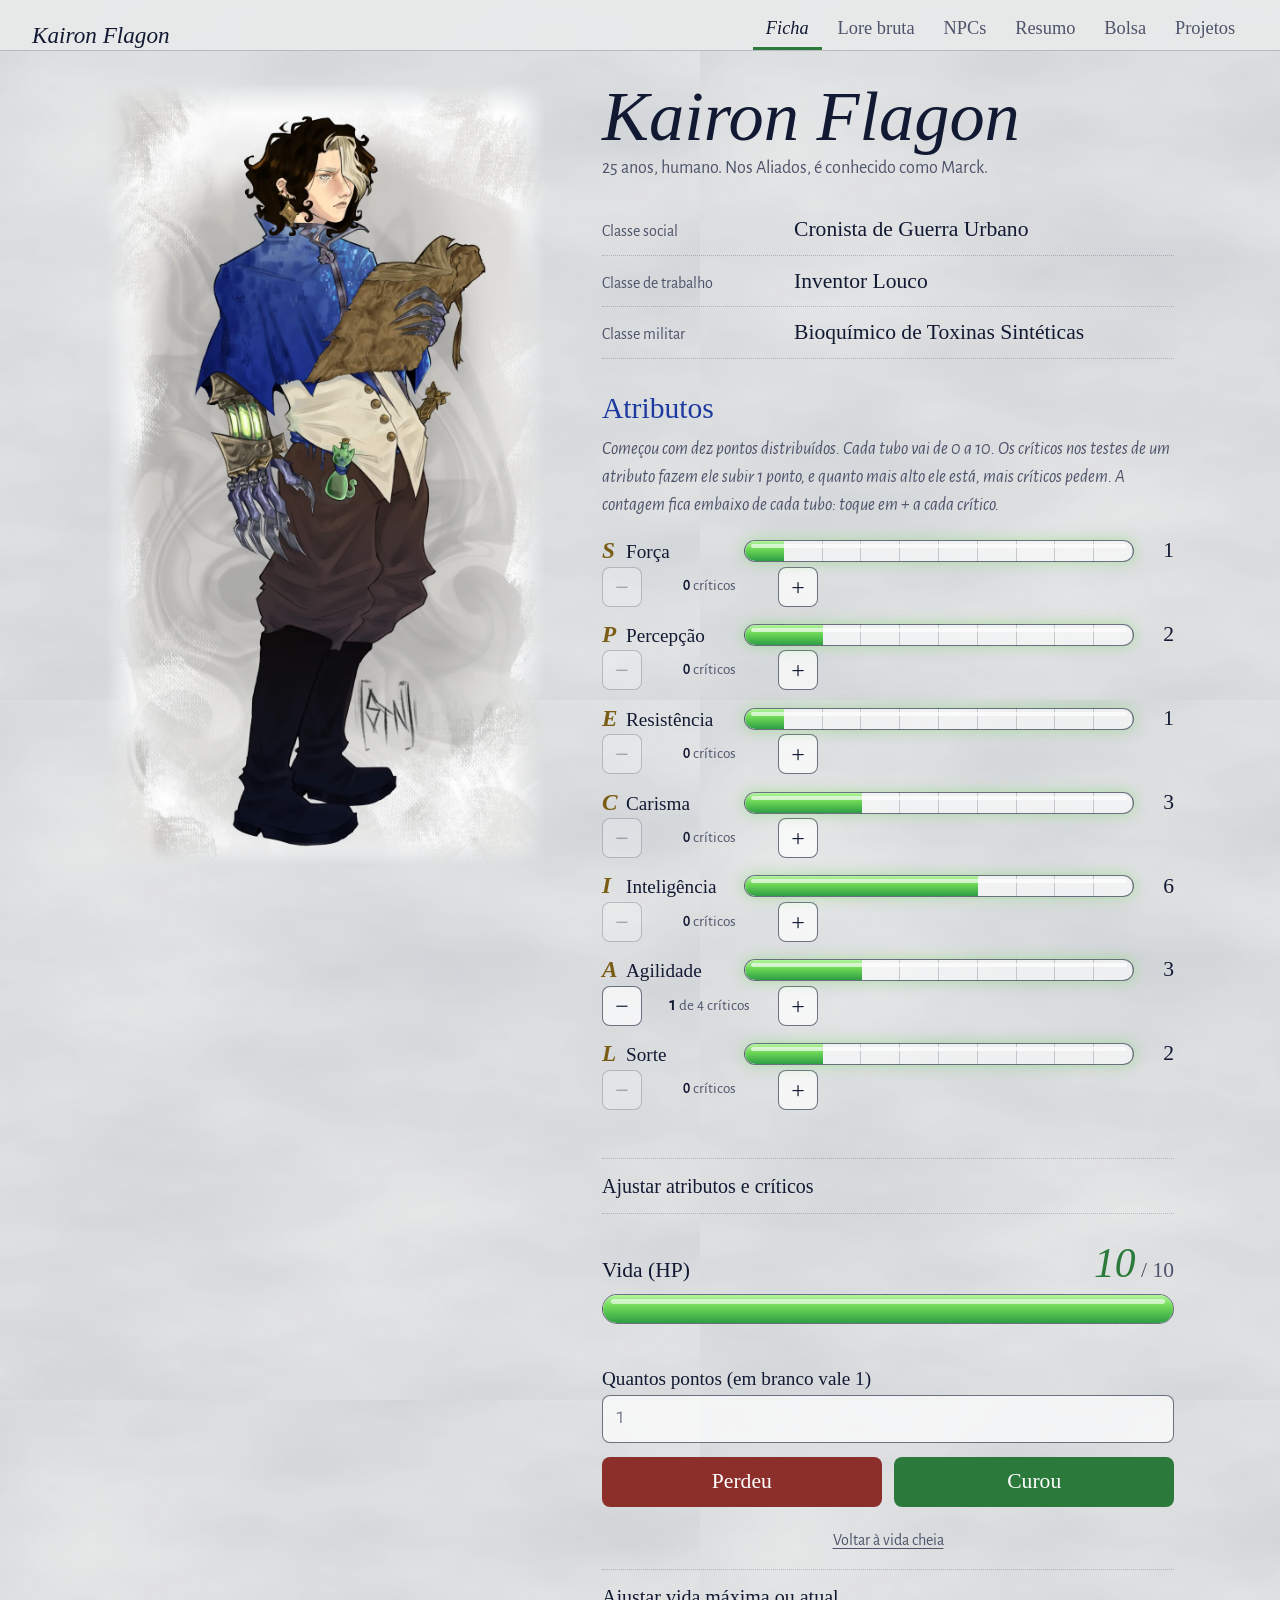
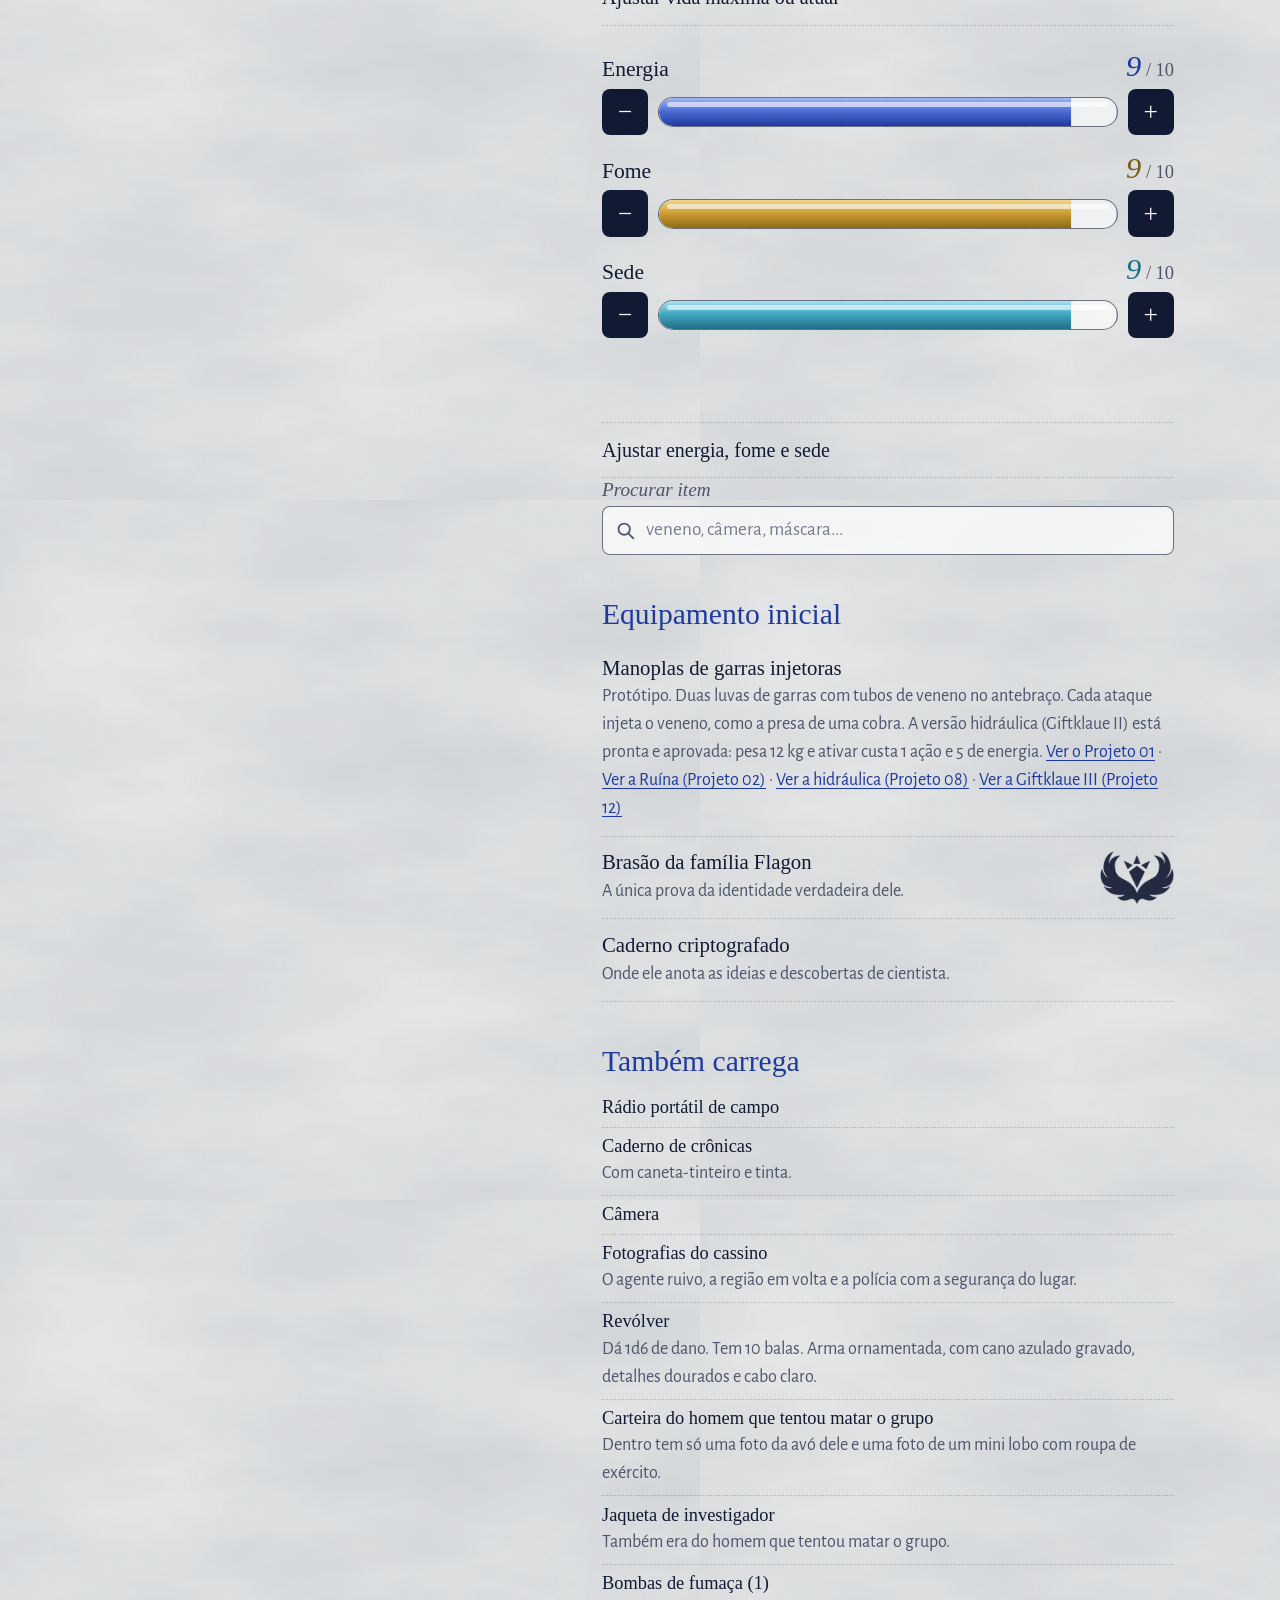
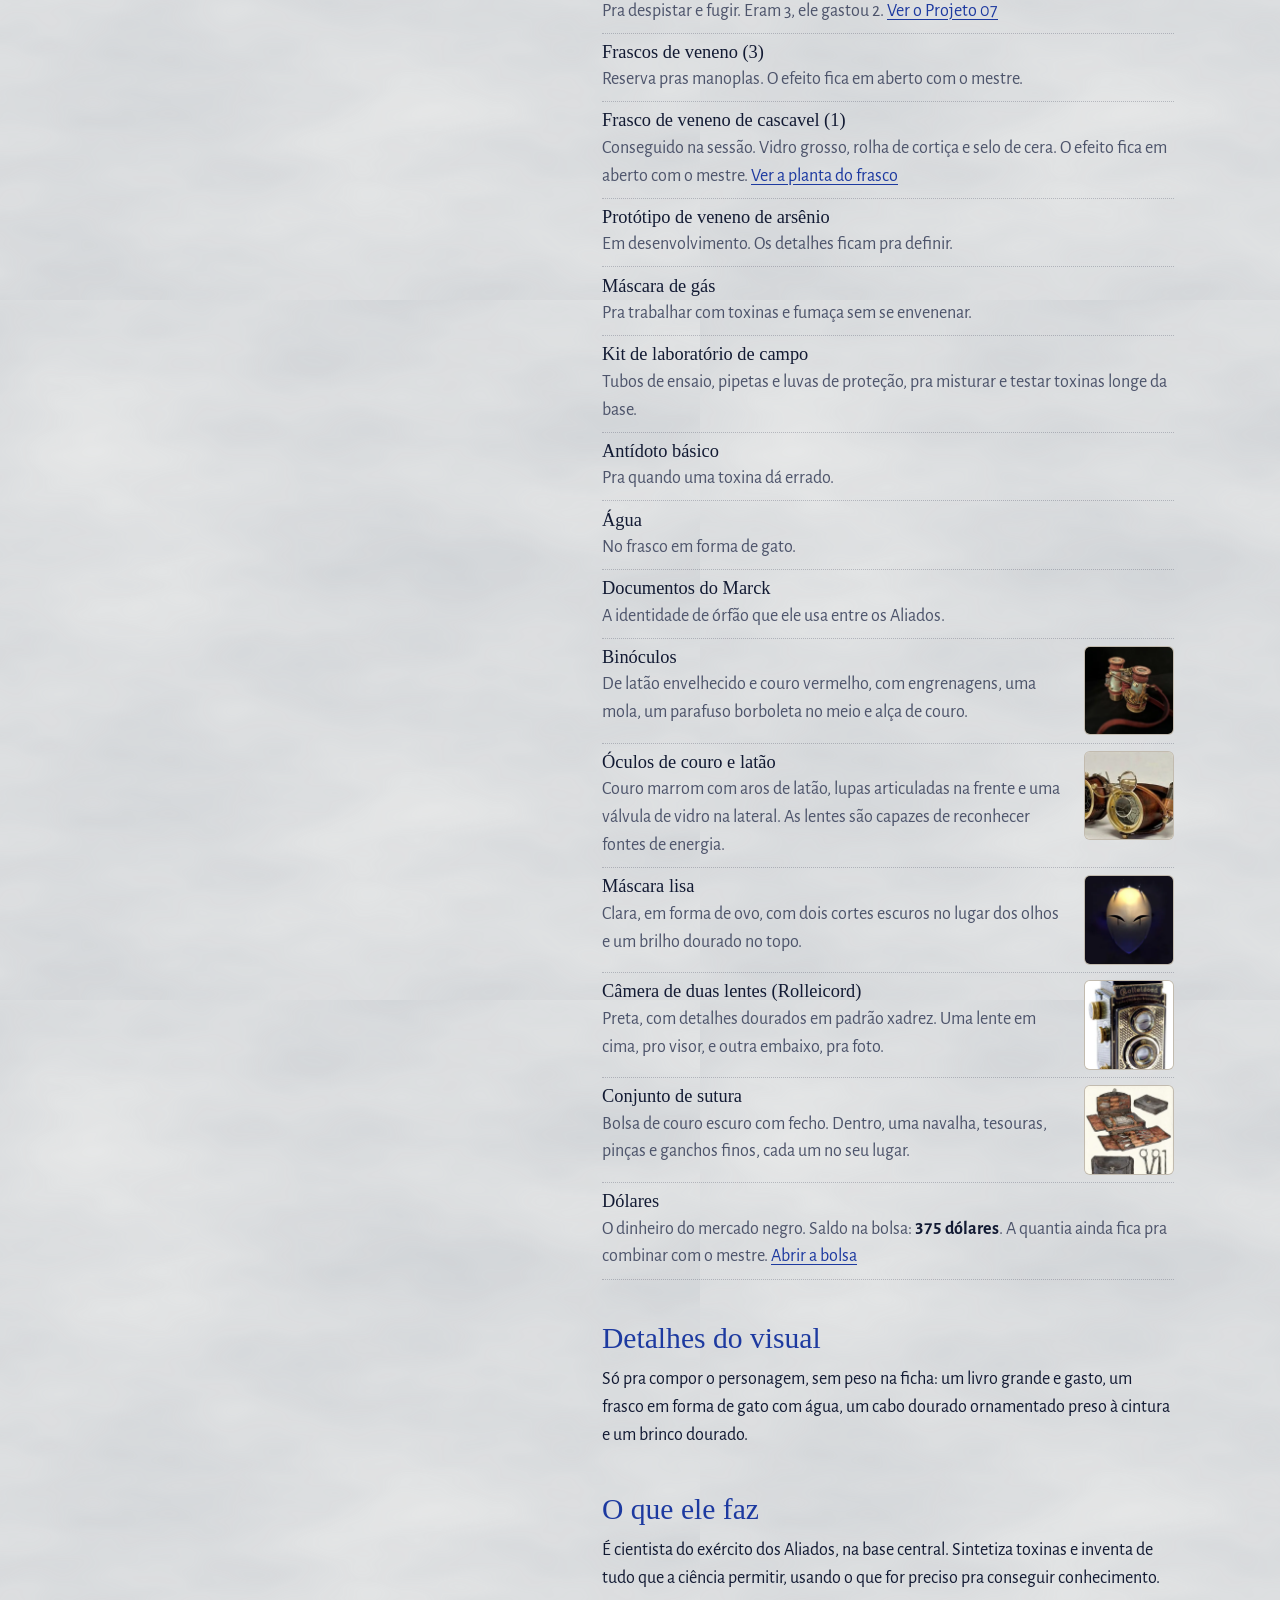
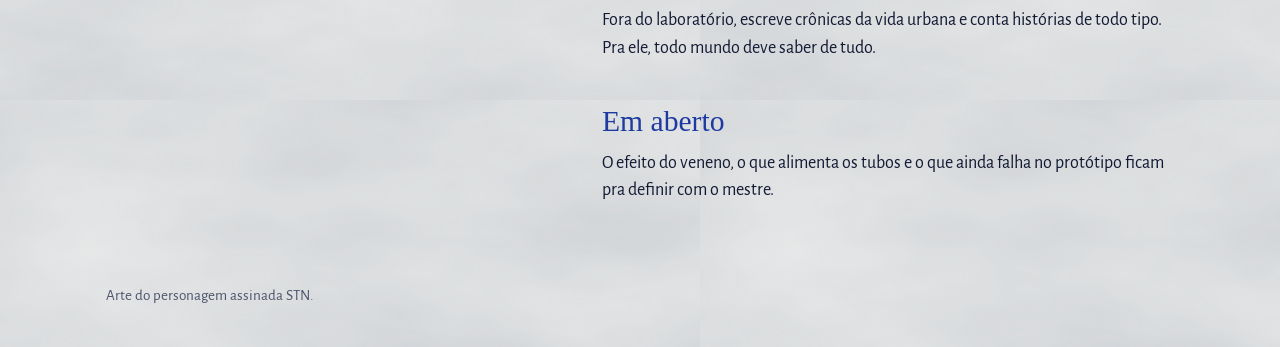
==== index.html @ 32b2b6b2 "Fotos dos cinco itens comprados na ficha e seção Itens comprados na aba Bolsa Co-Authored-By: Claude" ====
<!doctype html>
<html lang="pt-BR">
<head>
<meta charset="utf-8">
<meta name="viewport" content="width=device-width, initial-scale=1">
<meta name="robots" content="noindex, nofollow">
<meta name="theme-color" content="#e8e9e9">
<title>Kairon Flagon, ficha do mestre</title>
<link rel="preconnect" href="https://fonts.googleapis.com">
<link rel="preconnect" href="https://fonts.gstatic.com" crossorigin>
<link href="https://fonts.googleapis.com/css2?family=Alegreya+Sans:ital,wght@0,400;0,500;0,700;1,400&family=IM+Fell+English:ital@0;1&display=swap" rel="stylesheet">
<link rel="stylesheet" href="style.css?v=27">
<noscript><style>.painel[hidden]{display:block}</style></noscript>
</head>
<body>

<svg class="svg-defs" width="0" height="0" aria-hidden="true" focusable="false">
  <filter id="tinta-carimbo" x="-4%" y="-6%" width="108%" height="112%">
    <feTurbulence type="fractalNoise" baseFrequency="0.55" numOctaves="2" seed="4" result="ruido"/>
    <feDisplacementMap in="SourceGraphic" in2="ruido" scale="1.1" xChannelSelector="R" yChannelSelector="G" result="tremido"/>
    <feTurbulence type="fractalNoise" baseFrequency="0.75" numOctaves="2" seed="9" result="manchas"/>
    <feColorMatrix in="manchas" type="matrix" values="0 0 0 0 0  0 0 0 0 0  0 0 0 0 0  -14 0 0 0 10.9" result="falhas"/>
    <feComposite in="tremido" in2="falhas" operator="in"/>
  </filter>
</svg>

<header class="topo">
  <a class="marca" href="#ficha" data-aba="ficha">Kairon Flagon</a>
  <nav class="abas" role="tablist" aria-label="Seções da ficha">
    <button type="button" role="tab" id="aba-ficha" aria-controls="painel-ficha" data-id="ficha" aria-selected="true">Ficha</button>
    <button type="button" role="tab" id="aba-lore" aria-controls="painel-lore" data-id="lore" aria-selected="false" tabindex="-1">Lore bruta</button>
    <button type="button" role="tab" id="aba-npcs" aria-controls="painel-npcs" data-id="npcs" aria-selected="false" tabindex="-1">NPCs</button>
    <button type="button" role="tab" id="aba-resumo" aria-controls="painel-resumo" data-id="resumo" aria-selected="false" tabindex="-1">Resumo</button>
    <button type="button" role="tab" id="aba-bolsa" aria-controls="painel-bolsa" data-id="bolsa" aria-selected="false" tabindex="-1">Bolsa</button>
    <button type="button" role="tab" id="aba-projetos" aria-controls="painel-projetos" data-id="projetos" aria-selected="false" tabindex="-1">Projetos</button>
  </nav>
</header>

<main>

<!-- ============ FICHA ============ -->
<section id="painel-ficha" class="painel" role="tabpanel" aria-labelledby="aba-ficha">
  <div class="ficha-grid">

    <figure class="retrato">
      <img src="img/kairon.webp" width="1000" height="1778"
           alt="Kairon: jovem de cabelo castanho cacheado com uma mecha clara cobrindo um olho, capa azul de gola alta, colete claro com botões dourados e calças marrons. Usa duas manoplas de garras metálicas com tubos verdes brilhando no antebraço e segura um livro velho.">
    </figure>

    <div class="folha">
      <h1>Kairon Flagon</h1>
      <p class="sub">25 anos, humano. Nos Aliados, é conhecido como Marck.</p>

      <dl class="classes">
        <div><dt>Classe social</dt><dd>Cronista de Guerra Urbano</dd></div>
        <div><dt>Classe de trabalho</dt><dd>Inventor Louco</dd></div>
        <div><dt>Classe militar</dt><dd>Bioquímico de Toxinas Sintéticas</dd></div>
      </dl>

      <h2>Atributos</h2>
      <p class="nota">Começou com dez pontos distribuídos. Cada tubo vai de 0 a 10. Os críticos nos testes de um atributo fazem ele subir 1 ponto, e quanto mais alto ele está, mais críticos pedem. A contagem fica embaixo de cada tubo: toque em + a cada crítico.</p>
      <ul class="tubos" data-semente="2026-10-31">
        <li class="cheio" data-attr="S" data-nome="Força" data-v="1" data-c="0" data-m=""><span class="nome"><b>S</b>Força</span><span class="tubo" role="img" aria-label="Força 1 de 10"><i style="--v:1"></i></span><span class="valor">1</span><span class="crit"><b>0</b> críticos</span></li>
        <li class="cheio" data-attr="P" data-nome="Percepção" data-v="2" data-c="0" data-m=""><span class="nome"><b>P</b>Percepção</span><span class="tubo" role="img" aria-label="Percepção 2 de 10"><i style="--v:2"></i></span><span class="valor">2</span><span class="crit"><b>0</b> críticos</span></li>
        <li class="cheio" data-attr="E" data-nome="Resistência" data-v="1" data-c="0" data-m=""><span class="nome"><b>E</b>Resistência</span><span class="tubo" role="img" aria-label="Resistência 1 de 10"><i style="--v:1"></i></span><span class="valor">1</span><span class="crit"><b>0</b> críticos</span></li>
        <li class="cheio" data-attr="C" data-nome="Carisma" data-v="3" data-c="0" data-m=""><span class="nome"><b>C</b>Carisma</span><span class="tubo" role="img" aria-label="Carisma 3 de 10"><i style="--v:3"></i></span><span class="valor">3</span><span class="crit"><b>0</b> críticos</span></li>
        <li class="cheio" data-attr="I" data-nome="Inteligência" data-v="6" data-c="0" data-m=""><span class="nome"><b>I</b>Inteligência</span><span class="tubo" role="img" aria-label="Inteligência 6 de 10"><i style="--v:6"></i></span><span class="valor">6</span><span class="crit"><b>0</b> críticos</span></li>
        <li class="cheio" data-attr="A" data-nome="Agilidade" data-v="3" data-c="1" data-m="4"><span class="nome"><b>A</b>Agilidade</span><span class="tubo" role="img" aria-label="Agilidade 3 de 10"><i style="--v:3"></i></span><span class="valor">3</span><span class="crit"><b>1</b> de 4 críticos</span></li>
        <li class="cheio" data-attr="L" data-nome="Sorte" data-v="2" data-c="0" data-m=""><span class="nome"><b>L</b>Sorte</span><span class="tubo" role="img" aria-label="Sorte 2 de 10"><i style="--v:2"></i></span><span class="valor">2</span><span class="crit"><b>0</b> críticos</span></li>
      </ul>

      <div class="vida-box" id="vida">
        <div class="vida-topo">
          <span class="vida-rot">Vida (HP)</span>
          <strong class="vida-num" aria-live="polite"><span id="vida-atual">10</span><small> / <span id="vida-max">10</span></small></strong>
        </div>
        <div class="vida-barra com-marcas" id="vida-barra" role="progressbar" aria-label="Vida" aria-valuemin="0" aria-valuemax="10" aria-valuenow="10" style="--max:10"><i id="vida-fill" style="--p:100%"></i></div>
        <p class="vida-info" id="vida-info" aria-live="polite"></p>

        <div class="vida-form">
          <div class="vida-campo">
            <label for="vida-valor">Quantos pontos (em branco vale 1)</label>
            <input id="vida-valor" inputmode="numeric" autocomplete="off" placeholder="1">
          </div>
          <div class="vida-botoes">
            <button type="button" class="v-perdeu" id="vida-perdeu">Perdeu</button>
            <button type="button" class="v-curou" id="vida-curou">Curou</button>
          </div>
          <p class="vida-erro" id="vida-erro" role="alert" hidden></p>
          <button type="button" class="vida-cheia" id="vida-cheia">Voltar à vida cheia</button>
        </div>

        <details>
          <summary>Ajustar vida máxima ou atual</summary>
          <div class="vida-form">
            <div class="vida-campo">
              <label for="vida-novomax">Vida máxima</label>
              <input id="vida-novomax" inputmode="numeric" autocomplete="off" placeholder="10">
            </div>
            <div class="vida-campo">
              <label for="vida-novaatual">Vida agora</label>
              <input id="vida-novaatual" inputmode="numeric" autocomplete="off" placeholder="10">
            </div>
            <p class="vida-erro" id="vida-erro2" role="alert" hidden></p>
            <button type="button" class="v-salvar" id="vida-salvar">Salvar</button>
          </div>
        </details>
      </div>

      <div class="status" id="status" role="group" aria-label="Energia, fome e sede" data-semente="2026-10-23">
        <div class="stat" data-chave="energia" data-nome="Energia" data-atual="9" data-max="10" data-cor="energia"><p class="stat-sem-js">Energia: <b>9</b> de 10</p></div>
        <div class="stat" data-chave="fome" data-nome="Fome" data-atual="9" data-max="10" data-cor="fome"><p class="stat-sem-js">Fome: <b>9</b> de 10</p></div>
        <div class="stat" data-chave="sede" data-nome="Sede" data-atual="9" data-max="10" data-cor="sede"><p class="stat-sem-js">Sede: <b>9</b> de 10</p></div>
      </div>

      <div class="busca" role="search">
        <label class="busca-rot" for="busca-item">Procurar item</label>
        <div class="busca-campo">
          <input id="busca-item" type="search" inputmode="search" enterkeyhint="search" autocomplete="off" autocapitalize="off" spellcheck="false" placeholder="veneno, câmera, máscara...">
          <button type="button" class="busca-limpar" id="busca-limpar" aria-label="Limpar a busca" hidden>&times;</button>
        </div>
        <p class="busca-info" id="busca-info" aria-live="polite" hidden></p>
      </div>

      <h2>Equipamento inicial</h2>
      <ul class="itens">
        <li>
          <strong>Manoplas de garras injetoras</strong>
          <span>Protótipo. Duas luvas de garras com tubos de veneno no antebraço. Cada ataque injeta o veneno, como a presa de uma cobra. A versão hidráulica (Giftklaue II) está pronta e aprovada: pesa 12 kg e ativar custa 1 ação e 5 de energia. <a class="ir" href="#projeto-01" data-aba="projetos" data-abrir="projeto-01">Ver o Projeto 01</a> · <a class="ir" href="#projeto-02" data-aba="projetos" data-abrir="projeto-02">Ver a Ruína (Projeto 02)</a> · <a class="ir" href="#projeto-08" data-aba="projetos" data-abrir="projeto-08">Ver a hidráulica (Projeto 08)</a> · <a class="ir" href="#projeto-12" data-aba="projetos" data-abrir="projeto-12">Ver a Giftklaue III (Projeto 12)</a></span>
        </li>
        <li class="com-simbolo">
          <strong>Brasão da família Flagon</strong>
          <span>A única prova da identidade verdadeira dele.</span>
          <img class="simbolo" src="img/flagon.webp" width="730" height="526"
               alt="Símbolo da família Flagon: duas asas pretas abertas em volta de uma coroa de três pontas sobre um losango.">
        </li>
        <li>
          <strong>Caderno criptografado</strong>
          <span>Onde ele anota as ideias e descobertas de cientista.</span>
        </li>
      </ul>

      <h2>Também carrega</h2>
      <ul class="itens leve">
        <li><strong>Rádio portátil de campo</strong></li>
        <li>
          <strong>Caderno de crônicas</strong>
          <span>Com caneta-tinteiro e tinta.</span>
        </li>
        <li><strong>Câmera</strong></li>
        <li>
          <strong>Fotografias do cassino</strong>
          <span>O agente ruivo, a região em volta e a polícia com a segurança do lugar.</span>
        </li>
        <li>
          <strong>Revólver</strong>
          <span>Dá 1d6 de dano. Tem 10 balas. Arma ornamentada, com cano azulado gravado, detalhes dourados e cabo claro.</span>
        </li>
        <li>
          <strong>Carteira do homem que tentou matar o grupo</strong>
          <span>Dentro tem só uma foto da avó dele e uma foto de um mini lobo com roupa de exército.</span>
        </li>
        <li>
          <strong>Jaqueta de investigador</strong>
          <span>Também era do homem que tentou matar o grupo.</span>
        </li>
        <li>
          <strong>Bombas de fumaça (1)</strong>
          <span>Pra despistar e fugir. Eram 3, ele gastou 2. <a class="ir" href="#projeto-07" data-aba="projetos" data-abrir="projeto-07">Ver o Projeto 07</a></span>
        </li>
        <li>
          <strong>Frascos de veneno (3)</strong>
          <span>Reserva pras manoplas. O efeito fica em aberto com o mestre.</span>
        </li>
        <li>
          <strong>Frasco de veneno de cascavel (1)</strong>
          <span>Conseguido na sessão. Vidro grosso, rolha de cortiça e selo de cera. O efeito fica em aberto com o mestre. <a class="planta-link" href="img/planta-10-frasco-veneno-cascavel.webp" target="_blank" rel="noopener">Ver a planta do frasco</a></span>
        </li>
        <li>
          <strong>Protótipo de veneno de arsênio</strong>
          <span>Em desenvolvimento. Os detalhes ficam pra definir.</span>
        </li>
        <li>
          <strong>Máscara de gás</strong>
          <span>Pra trabalhar com toxinas e fumaça sem se envenenar.</span>
        </li>
        <li>
          <strong>Kit de laboratório de campo</strong>
          <span>Tubos de ensaio, pipetas e luvas de proteção, pra misturar e testar toxinas longe da base.</span>
        </li>
        <li>
          <strong>Antídoto básico</strong>
          <span>Pra quando uma toxina dá errado.</span>
        </li>
        <li>
          <strong>Água</strong>
          <span>No frasco em forma de gato.</span>
        </li>
        <li>
          <strong>Documentos do Marck</strong>
          <span>A identidade de órfão que ele usa entre os Aliados.</span>
        </li>
        <li class="com-imagem">
          <strong>Binóculos</strong>
          <span>De latão envelhecido e couro vermelho, com engrenagens, uma mola, um parafuso borboleta no meio e alça de couro.</span>
          <a class="foto-item" href="img/item-binoculos.webp" target="_blank" rel="noopener" aria-label="Abrir a foto de Binóculos"><img src="img/item-binoculos-mini.webp" width="360" height="360" loading="lazy" alt="Binóculos de latão envelhecido e couro vermelho, com engrenagens e alça de couro, sobre fundo preto."></a>
        </li>
        <li class="com-imagem">
          <strong>Óculos de couro e latão</strong>
          <span>Couro marrom com aros de latão, lupas articuladas na frente e uma válvula de vidro na lateral. As lentes são capazes de reconhecer fontes de energia.</span>
          <a class="foto-item" href="img/item-oculos.webp" target="_blank" rel="noopener" aria-label="Abrir a foto de Óculos de couro e latão"><img src="img/item-oculos-mini.webp" width="360" height="360" loading="lazy" alt="Óculos de couro marrom e latão, com uma lupa articulada na frente e uma válvula de vidro na lateral."></a>
        </li>
        <li class="com-imagem">
          <strong>Máscara lisa</strong>
          <span>Clara, em forma de ovo, com dois cortes escuros no lugar dos olhos e um brilho dourado no topo.</span>
          <a class="foto-item" href="img/item-mascara.webp" target="_blank" rel="noopener" aria-label="Abrir a foto de Máscara lisa"><img src="img/item-mascara-mini.webp" width="360" height="360" loading="lazy" alt="Máscara clara em forma de ovo, com dois cortes escuros no lugar dos olhos e um brilho dourado no topo."></a>
        </li>
        <li class="com-imagem">
          <strong>Câmera de duas lentes (Rolleicord)</strong>
          <span>Preta, com detalhes dourados em padrão xadrez. Uma lente em cima, pro visor, e outra embaixo, pra foto.</span>
          <a class="foto-item" href="img/item-camera-rolleicord.webp" target="_blank" rel="noopener" aria-label="Abrir a foto de Câmera de duas lentes (Rolleicord)"><img src="img/item-camera-rolleicord-mini.webp" width="360" height="360" loading="lazy" alt="Câmera de duas lentes Rolleicord, preta com detalhes dourados em padrão xadrez."></a>
        </li>
        <li class="com-imagem">
          <strong>Conjunto de sutura</strong>
          <span>Bolsa de couro escuro com fecho. Dentro, uma navalha, tesouras, pinças e ganchos finos, cada um no seu lugar.</span>
          <a class="foto-item" href="img/item-conjunto-de-sutura.webp" target="_blank" rel="noopener" aria-label="Abrir a foto de Conjunto de sutura"><img src="img/item-conjunto-de-sutura-mini.webp" width="360" height="360" loading="lazy" alt="Desenho de um estojo de couro aberto, com navalha, tesouras, pinças e ganchos finos."></a>
        </li>
        <li>
          <strong>Dólares</strong>
          <span>O dinheiro do mercado negro. Saldo na bolsa: <b data-saldo>375 dólares</b>. A quantia ainda fica pra combinar com o mestre. <a class="ir" href="#bolsa" data-aba="bolsa">Abrir a bolsa</a></span>
        </li>
      </ul>

      <p class="busca-vazio" id="busca-vazio" hidden>Nenhum item com esse nome. Tenta outra palavra.</p>

      <h2>Detalhes do visual</h2>
      <p class="corpo">Só pra compor o personagem, sem peso na ficha: um livro grande e gasto, um frasco em forma de gato com água, um cabo dourado ornamentado preso à cintura e um brinco dourado.</p>

      <h2>O que ele faz</h2>
      <p class="corpo">É cientista do exército dos Aliados, na base central. Sintetiza toxinas e inventa de tudo que a ciência permitir, usando o que for preciso pra conseguir conhecimento.</p>
      <p class="corpo">Fora do laboratório, escreve crônicas da vida urbana e conta histórias de todo tipo. Pra ele, todo mundo deve saber de tudo.</p>

      <h2>Em aberto</h2>
      <p class="corpo">O efeito do veneno, o que alimenta os tubos e o que ainda falha no protótipo ficam pra definir com o mestre.</p>
    </div>

  </div>
</section>

<!-- ============ LORE BRUTA ============ -->
<section id="painel-lore" class="painel texto" role="tabpanel" aria-labelledby="aba-lore" hidden>
  <p class="aviso">Só o mestre lê esta aba. Aqui está o que os outros jogadores não podem saber.</p>

  <h2>A verdade sobre Kairon</h2>
  <p class="corpo">Kairon é um agente duplo. A Hydra mandou ele pros Aliados como espião, mas ele não é leal a nenhum dos dois lados. É leal ao lucro e ao conhecimento.</p>
  <p class="corpo">Tudo que ele descobre na base central passa por um filtro. A Hydra recebe só o que ele escolhe mandar, e o resto ele vende no mercado negro. Ninguém além dele sabe disso.</p>

  <h2>Linha do tempo</h2>
  <ol class="linha">
    <li>
      <span class="quando">Desde o século XVII</span>
      A família Flagon, mercante, enriquece no ducado da região da Hydra e acumula conhecimento de onde vier. O povo do ducado vive bem, e o império apelida a família de sanguessugas.
    </li>
    <li>
      <span class="quando">Aos 16 anos</span>
      Kairon é mandado pro lado dos Aliados, como espião da Hydra. Entra num orfanato como Marck, um órfão sem passado.
    </li>
    <li>
      <span class="quando">Dos 16 aos 25</span>
      A genialidade dele o faz crescer. Quase uma década de confiança construída, de órfão a cientista respeitado.
    </li>
    <li>
      <span class="quando">Hoje, aos 25 anos</span>
      Cientista do exército dos Aliados, na base central, em contato constante com a Hydra.
    </li>
  </ol>

  <h2>Como ele opera</h2>
  <ul class="pontos">
    <li><strong>Rádio.</strong> Fala o tempo todo com a Hydra pelo rádio portátil de campo e manda informações.</li>
    <li><strong>Filtro.</strong> A Hydra nunca recebe tudo. Ele decide o que vale mandar e o que vale vender.</li>
    <li><strong>Mercado negro.</strong> Vende o resto da informação e vive do lucro. O dinheiro paga material de laboratório, itens mágicos e experimentos.</li>
    <li><strong>Crônicas.</strong> Escreve com os pseudônimos F.Y, M.J e A.F, espalhando verdades e mentiras ao mesmo tempo, pros dois lados.</li>
    <li><strong>Caderno criptografado.</strong> Guarda o que descobre, inclusive o que escolheu não mandar pra ninguém.</li>
  </ul>
  <p class="pendente">Em construção. Marcos vai escrever como funciona o submundo que Kairon conhece.</p>

  <h2>Quem sabe o quê</h2>
  <dl class="sabe">
    <div><dt>Os Aliados</dt><dd>Acham que ele é um órfão que virou cientista dedicado.</dd></div>
    <div><dt>A Hydra</dt><dd>Sabe que ele é o espião dela. Não sabe do filtro nem do mercado negro.</dd></div>
    <div><dt>G</dt><dd>Acha que ele é um cientista dos Aliados que paga bem por itens mágicos. Não sabe de onde vem o dinheiro.</dd></div>
    <div><dt>Outros jogadores</dt><dd>Não sabem de nada. Só descobrem em RP.</dd></div>
  </dl>

  <h2>O que ele quer</h2>
  <p class="corpo">Conhecimento acima de tudo, bom ou ruim, verdadeiro ou falso. Um livro bem escrito vale mais pra ele do que centenas de moedas de ouro.</p>
  <p class="corpo">Procura uma espécie de Torre de Babel. Pra ele é só uma lenda que pode existir, e a família guarda um único relato dela. É por isso que ele a busca.</p>
  <p class="corpo">Quer poder pra controlar as massas e chegar ao topo, usando os países como peões na guerra. Pra isso usa pessoas, sangue e o que mais for preciso. Regra do mestre: nada sai do planeta.</p>

  <h2>Ganchos em aberto</h2>
  <p class="nota">Pontas soltas de propósito, pro mestre puxar do jeito que quiser.</p>
  <ul class="ganchos">
    <li>Quem escolheu Kairon pra missão, e se a própria família sabia o motivo.</li>
    <li>Quem dirigia o orfanato e se sabia de onde ele veio.</li>
    <li>A última ordem ou carta que a família mandou, e se ele guardou ou queimou.</li>
    <li>O que o relato da Torre de Babel guardado pela família realmente diz.</li>
    <li>Um pseudônimo que alguém além dele também está usando.</li>
    <li>Uma informação que ele vendeu pros dois lados e que mudou o rumo de uma batalha.</li>
    <li>Um comprador do mercado negro que paga demais e nunca explica por quê.</li>
    <li>O G sabe mais sobre Kairon do que devia.</li>
    <li>Uma sala ou projeto da base central onde ele nunca conseguiu entrar.</li>
    <li>Uma página arrancada do caderno criptografado.</li>
    <li>O que alimenta os tubos de veneno das manoplas, e por que o protótipo ainda falha.</li>
    <li>Como ele seria descoberto, se algum dia for. Fica em aberto.</li>
  </ul>
</section>

<!-- ============ NPCs ============ -->
<section id="painel-npcs" class="painel texto" role="tabpanel" aria-labelledby="aba-npcs" hidden>
  <h2>Contatos de Kairon</h2>
  <p class="nota">Aqui ficam só os tipos de gente que ele conhece. Quem são, e quantos, fica por conta do mestre.</p>

  <article class="npc">
    <h3>Mercado negro</h3>
    <p class="papel">Contato com NPCs do mercado negro</p>
    <p class="corpo">Kairon vende informação e compra material de laboratório e itens mágicos. Por isso conhece gente do submundo.</p>
  </article>

  <article class="npc">
    <h3>Outros tipos de gente</h3>
    <p class="papel">Contato com outros tipos de personagens ou NPCs</p>
    <p class="corpo">Ele também cruza com outros tipos de personagens e NPCs, dentro e fora dos dois lados da guerra. Quem são e como se conheceram se resolve em RP.</p>
  </article>

  <h2>Espaços em aberto pro mestre</h2>
  <p class="nota">Kairon tem contato com estas organizações. Quem são as pessoas dentro delas fica em aberto.</p>
  <ul class="vazios">
    <li><strong>A Hydra</strong>Contato constante.</li>
    <li><strong>O exército dos Aliados</strong>Trabalha na base central.</li>
    <li><strong>O mercado negro</strong>Vende e compra informação e itens.</li>
    <li><strong>A imprensa</strong>Escreve crônicas sob pseudônimos.</li>
    <li><strong>O orfanato</strong>Foi por ali que Marck entrou nos Aliados.</li>
  </ul>
</section>

<!-- ============ RESUMO ============ -->
<section id="painel-resumo" class="painel texto" role="tabpanel" aria-labelledby="aba-resumo" hidden>
  <p class="nota">Marck e Kairon são o mesmo personagem. Marck é o nome falso que Kairon usa entre os Aliados.</p>

  <h2>Lore do Marck</h2>
  <p class="nota">A versão que os outros conhecem.</p>
  <ul class="pontos grande">
    <li>Humano de 25 anos, órfão. Conta que a guerra levou a família quando ele tinha 14.</li>
    <li>Cresceu num orfanato em Nova York, onde ganhou renome, e virou cientista do exército dos Aliados, na base central.</li>
    <li>Inventor genial, sempre atrás da razão das coisas e do conhecimento.</li>
    <li>Tem dois empregos: cientista do exército, o que na prática é trabalhar pro governo, e as crônicas no jornal Viva ou Morra, escritas sob pseudônimos. Pouca gente sabe quem está por trás deles.</li>
    <li>Tem patrocinadores que ajudam com dinheiro e querem saber das invenções dele.</li>
    <li>Mora num apartamento grande em Nova York (<a class="ir" href="#projeto-10" data-aba="projetos" data-abrir="projeto-10">Projeto 10</a>). Quase não sai: só pra comprar comida e voltar. Foi construindo o lugar aos poucos, desde os 18 anos.</li>
    <li>Quando pega férias, vai pra Las Vegas.</li>
    <li>Luta com manoplas de garras que injetam veneno, ainda em protótipo.</li>
  </ul>

  <h2>Lore do Kairon</h2>
  <p class="nota">A verdade. Só o mestre lê.</p>
  <ul class="pontos grande">
    <li>Humano de 25 anos, nobre da família Flagon, da região da Hydra.</li>
    <li>Foi mandado aos 16 pros Aliados, como espião. O nome Marck e o passado de órfão são cobertura.</li>
    <li>Agente duplo em segredo: a Hydra mandou, mas ele filtra o que entrega e vende o resto no mercado negro.</li>
    <li>Vende as informações em Las Vegas. É pra lá que vai quando pega férias.</li>
    <li>É leal ao lucro e ao conhecimento. Procura a Torre de Babel e quer poder sobre as massas.</li>
    <li>Os pseudônimos F.Y, M.J e A.F espalham verdades e mentiras pros dois lados.</li>
    <li>Fala o tempo todo com a Hydra pelo rádio portátil de campo.</li>
  </ul>
</section>

<!-- ============ BOLSA ============ -->
<section id="painel-bolsa" class="painel texto bolsa" role="tabpanel" aria-labelledby="aba-bolsa" hidden>
  <h2>Bolsa do Kairon</h2>
  <p class="nota">Livro-caixa dos dólares do mercado negro. Os lançamentos ficam salvos só neste aparelho. Quem abrir a ficha em outro lugar vê o saldo inicial.</p>

  <p class="bolsa-saldo" aria-live="polite"><span>Saldo</span><strong id="bolsa-total">375</strong><em id="bolsa-un">dólares</em></p>

  <div class="bolsa-form">
    <div class="bolsa-campo">
      <label for="bolsa-valor">Quantos dólares</label>
      <input id="bolsa-valor" inputmode="decimal" autocomplete="off" placeholder="0">
    </div>
    <div class="bolsa-campo">
      <label for="bolsa-nota">Pra quê (opcional)</label>
      <input id="bolsa-nota" maxlength="80" autocomplete="off" placeholder="Ex.: material de laboratório">
    </div>
    <div class="bolsa-botoes">
      <button type="button" class="b-entrou" id="bolsa-entrou">Entrou</button>
      <button type="button" class="b-saiu" id="bolsa-saiu">Saiu</button>
    </div>
    <p class="bolsa-erro" id="bolsa-erro" role="alert" hidden></p>
  </div>

  <details>
    <summary>Corrigir o saldo</summary>
    <div class="bolsa-form">
      <p class="nota">Digite quanto ele tem agora. A bolsa lança a diferença no livro-caixa.</p>
      <div class="bolsa-campo">
        <label for="bolsa-certo">Saldo certo</label>
        <input id="bolsa-certo" inputmode="decimal" autocomplete="off" placeholder="0">
      </div>
      <button type="button" class="b-ajustar" id="bolsa-ajustar">Ajustar saldo</button>
    </div>
  </details>

  <h2>Livro-caixa</h2>
  <ol class="bolsa-livro" id="bolsa-livro"></ol>
  <p class="bolsa-vazio" id="bolsa-vazio" hidden>Nenhum lançamento ainda.</p>
  <button type="button" class="bolsa-zerar" id="bolsa-zerar">Voltar ao saldo inicial</button>

  <h2>Itens comprados</h2>
  <p class="nota">Os itens que o Kairon comprou. Toque na foto pra ver maior.</p>
  <ul class="itens bolsa-itens">
    <li class="com-imagem">
      <strong>Binóculos</strong>
      <span>De latão envelhecido e couro vermelho, com engrenagens, uma mola, um parafuso borboleta no meio e alça de couro.</span>
      <a class="foto-item" href="img/item-binoculos.webp" target="_blank" rel="noopener" aria-label="Abrir a foto de Binóculos"><img src="img/item-binoculos-mini.webp" width="360" height="360" loading="lazy" alt="Binóculos de latão envelhecido e couro vermelho, com engrenagens e alça de couro, sobre fundo preto."></a>
    </li>
    <li class="com-imagem">
      <strong>Óculos de couro e latão</strong>
      <span>Couro marrom com aros de latão, lupas articuladas na frente e uma válvula de vidro na lateral. As lentes são capazes de reconhecer fontes de energia.</span>
      <span class="pago">Pago por outra pessoa. Não saiu da bolsa.</span>
      <a class="foto-item" href="img/item-oculos.webp" target="_blank" rel="noopener" aria-label="Abrir a foto de Óculos de couro e latão"><img src="img/item-oculos-mini.webp" width="360" height="360" loading="lazy" alt="Óculos de couro marrom e latão, com uma lupa articulada na frente e uma válvula de vidro na lateral."></a>
    </li>
    <li class="com-imagem">
      <strong>Máscara lisa</strong>
      <span>Clara, em forma de ovo, com dois cortes escuros no lugar dos olhos e um brilho dourado no topo.</span>
      <a class="foto-item" href="img/item-mascara.webp" target="_blank" rel="noopener" aria-label="Abrir a foto de Máscara lisa"><img src="img/item-mascara-mini.webp" width="360" height="360" loading="lazy" alt="Máscara clara em forma de ovo, com dois cortes escuros no lugar dos olhos e um brilho dourado no topo."></a>
    </li>
    <li class="com-imagem">
      <strong>Câmera de duas lentes (Rolleicord)</strong>
      <span>Preta, com detalhes dourados em padrão xadrez. Uma lente em cima, pro visor, e outra embaixo, pra foto.</span>
      <a class="foto-item" href="img/item-camera-rolleicord.webp" target="_blank" rel="noopener" aria-label="Abrir a foto de Câmera de duas lentes (Rolleicord)"><img src="img/item-camera-rolleicord-mini.webp" width="360" height="360" loading="lazy" alt="Câmera de duas lentes Rolleicord, preta com detalhes dourados em padrão xadrez."></a>
    </li>
    <li class="com-imagem">
      <strong>Conjunto de sutura</strong>
      <span>Bolsa de couro escuro com fecho. Dentro, uma navalha, tesouras, pinças e ganchos finos, cada um no seu lugar.</span>
      <span class="pago">Pago por outra pessoa. Não saiu da bolsa.</span>
      <a class="foto-item" href="img/item-conjunto-de-sutura.webp" target="_blank" rel="noopener" aria-label="Abrir a foto de Conjunto de sutura"><img src="img/item-conjunto-de-sutura-mini.webp" width="360" height="360" loading="lazy" alt="Desenho de um estojo de couro aberto, com navalha, tesouras, pinças e ganchos finos."></a>
    </li>
  </ul>
</section>

<!-- ============ PROJETOS ============ -->
<section id="painel-projetos" class="painel texto projetos" role="tabpanel" aria-labelledby="aba-projetos" hidden>
  <h2>Projetos do Kairon</h2>
  <p class="nota">Invenções e experimentos dele. Toque num cartão pra ler o projeto inteiro.</p>

  <div class="proj-ferramentas">
    <p class="proj-resumo" id="proj-resumo"></p>
    <div class="busca" role="search">
      <label class="busca-rot" for="busca-proj">Achar um projeto</label>
      <div class="busca-campo">
        <input id="busca-proj" type="search" inputmode="search" enterkeyhint="search" autocomplete="off" autocapitalize="off" spellcheck="false" placeholder="bota, veneno, rádio...">
        <button type="button" class="busca-limpar" id="busca-proj-limpar" aria-label="Limpar a busca" hidden>&times;</button>
      </div>
      <p class="busca-info" id="busca-proj-info" aria-live="polite" hidden></p>
    </div>
    <div class="proj-filtros" id="proj-filtros" role="group" aria-label="Filtrar por situação"></div>
    <button type="button" class="proj-recolher" id="proj-recolher" hidden>Fechar os cartões abertos</button>
  </div>

  <!-- o sumário é montado pelo app.js a partir dos cartões abaixo; projeto novo entra dentro de um grupo -->
  <nav class="proj-sumario" id="proj-sumario" aria-label="Sumário dos projetos"></nav>
  <p class="busca-vazio" id="proj-vazio" hidden>Nenhum projeto com esse filtro.</p>

  <section class="proj-grupo" id="grupo-giftklaue">
    <header class="grupo-cab">
      <h3 class="grupo-titulo">Giftklaue</h3>
      <p class="grupo-desc">A luva de garras e as versões dela.</p>
    </header>

  <article class="projeto est-prototipo" id="projeto-01">
    <details>
      <summary>
        <span class="proj-marca" aria-hidden="true">01</span>
        <span class="proj-topo">
          <span class="proj-n">Projeto 01</span>
          <span class="proj-estado">Protótipo</span>
        </span>
        <h4 class="proj-nome">Giftklaue</h4>
        <span class="proj-sub">Garra Venenosa</span>
        <span class="proj-data">Criado em <time datetime="2026-10-23">23/10/2026</time></span>
        <span class="proj-pe">
          <span class="carimbo aprovado">Aprovado pelo mestre</span>
          <span class="proj-abrir"><span class="so-fechado">Toque pra ler</span><span class="so-aberto">Fechar</span></span>
        </span>
      </summary>
      <div class="proj-corpo">
        <div class="proj-ficha">
          <p><span class="rot">T.O Categoria:</span> a definir</p>
          <p class="classe">PROJETO BÉLICO.</p>
        </div>
        <p class="corpo">Em repouso, a Giftklaue é uma luva de couro escuro, simples, sem nada que chame atenção além de um punho um pouco mais grosso que o normal. Quem olha vê só a luva de um cientista. Ao acionar o mecanismo do punho, placas de aço leve e bronze deslizam pra fora do antebraço, cobrem a mão e o braço, e a luva vira uma manopla blindada, com garras ocas de aço saindo das pontas dos dedos. Tudo acontece num movimento só. O contrário também vale: as placas recolhem e o usuário volta a parecer inofensivo.</p>
        <p class="corpo">Pelo antebraço correm tubos de vidro grosso, escolhidos porque o vidro aguenta o veneno que o metal não aguenta. Cada golpe das garras injeta o conteúdo no alvo, como a presa de uma cobra. O protótipo atual carrega um veneno de luta, que deixa o corpo dormente e derruba os atributos físicos.</p>
        <p class="corpo curto">O protótipo ainda não está pronto. Kairon trabalha em quatro melhorias:</p>
        <ul class="pontos">
          <li><strong>Hidráulica:</strong> pistões nos dedos e no antebraço pra dar à manopla a força que ele não tem. A força vem da manopla, não do corpo.</li>
          <li><strong>Dardos:</strong> agulhas de veneno que saltam dos dedos e acertam à distância, cada uma com uma dose selada.</li>
          <li><strong>Tubos melhores:</strong> mais resistentes e com mais controle da dose.</li>
          <li><strong>Arsênio:</strong> ainda não pode ser carregado, porque o arsênio corrói o metal. Resolver isso é o que separa o protótipo da Ruína.</li>
        </ul>
        <p class="rotulo">Soluções em estudo:</p>
        <ul class="pontos">
          <li>Nada de metal encostando no composto: tubos e válvulas de vidro e porcelana, vedações de cera ou borracha e pontas das garras banhadas a ouro.</li>
          <li>Ampolas seladas e trocáveis, que só quebram quando a garra perfura. Os dardos seguem a mesma ideia: cada um é uma ampola com agulha, descartável.</li>
          <li>Dois compartimentos: o arsênio num tubo e a fórmula da doutora em outro, que só se misturam na ponta da garra, no momento do golpe.</li>
          <li>Um disco regulador no punho muda a proporção da mistura. O catalisador arcano entraria depois nesse mesmo sistema.</li>
          <li>O tubo da fórmula sozinho cura, então a mesma manopla poderia salvar um aliado.</li>
        </ul>
        <figure class="planta">
          <a href="img/planta-01-giftklaue.webp" target="_blank" rel="noopener"><img src="img/planta-01-giftklaue.webp" width="1520" height="2460" loading="lazy" alt="Planta desenhada do Projeto 01, Giftklaue (Garra Venenosa)"></a>
          <figcaption>Planta do projeto. Toque na imagem pra ampliar.</figcaption>
        </figure>
        <p class="pendente">Números, bônus e quantidades pendentes de aprovação do mestre.</p>
      </div>
    </details>
  </article>

  <article class="projeto est-uso" id="projeto-08">
    <details>
      <summary>
        <span class="proj-marca" aria-hidden="true">08</span>
        <span class="proj-topo">
          <span class="proj-n">Projeto 08</span>
          <span class="proj-estado">Em uso</span>
        </span>
        <h4 class="proj-nome">Manopla hidráulica</h4>
        <span class="proj-sub">Giftklaue II</span>
        <span class="proj-data">Criado em <time datetime="2026-10-31">31/10/2026</time></span>
        <span class="proj-pe">
          <span class="carimbo aprovado">Aprovado pelo mestre</span>
          <span class="proj-abrir"><span class="so-fechado">Toque pra ler</span><span class="so-aberto">Fechar</span></span>
        </span>
      </summary>
      <div class="proj-corpo">
        <p class="nota">A hidráulica da Giftklaue, pronta e aprovada pelo mestre. É uma das quatro melhorias do <a class="ir" href="#projeto-01" data-aba="projetos" data-abrir="projeto-01">Projeto 01</a></p>
        <p class="corpo">A manopla pesa 12 kg. Ativar custa 1 ação e 5 de energia, porque o Marck é fraco fisicamente e o peso cobra dele.</p>
        <p class="corpo">Na manopla hidráulica os dedos fecham pela pressão do óleo, não pela força do braço. A força vem da manopla, não do corpo.</p>
        <p class="corpo">Fechar o punho aperta uma bomba, que empurra o óleo pra um acumulador de mola. O acumulador guarda a pressão. Quando o gatilho abre a válvula, a mola solta o óleo de uma vez e ele empurra os cilindros, um por dedo, ligados por tubos de cobre. Um manômetro de latão mostra a pressão, sem eletricidade.</p>
        <p class="corpo">Força é pressão vezes área, e o óleo leva a mesma pressão pra todo cilindro. A manopla ganha em força e perde em curso: os dedos fecham devagar, mas firmes.</p>
        <p class="rotulo">De onde veio a ideia</p>
        <p class="corpo">Walter é um protótipo antigo de robô autoconsciente, e a mão dele segura 4 toneladas de força. O Marck estudou esse sistema hidráulico e adaptou pra uma luva. Quanto a manopla chega perto disso, o mestre decide.</p>
        <figure class="planta">
          <a href="img/planta-08a-manopla-visao-geral.webp" target="_blank" rel="noopener"><img src="img/planta-08a-manopla-visao-geral.webp" width="1520" height="3800" loading="lazy" alt="Planta desenhada do Projeto 08, Manopla hidráulica: visão geral, como o aperto vira força e as peças"></a>
          <figcaption>Visão geral da manopla. Toque na imagem pra ampliar.</figcaption>
        </figure>
        <p class="rotulo">O circuito do óleo</p>
        <p class="corpo">O óleo sai do reservatório, que tem um visor de vidro pra ver o nível, passa pela bomba do punho, pelo acumulador e pela válvula do gatilho, chega aos cilindros e volta. Válvulas de retenção fazem o óleo andar num sentido só. Se a pressão passa do limite, a válvula de alívio deixa o óleo escapar de volta pro reservatório, como numa caldeira.</p>
        <figure class="planta">
          <a href="img/planta-08b-sistema-hidraulico.webp" target="_blank" rel="noopener"><img src="img/planta-08b-sistema-hidraulico.webp" width="1520" height="3720" loading="lazy" alt="Planta desenhada do Projeto 08, Sistema hidráulico: o circuito do óleo, o princípio de Pascal e a bomba e o acumulador em corte"></a>
          <figcaption>O circuito do óleo e a bomba e o acumulador por dentro. Toque na imagem pra ampliar.</figcaption>
        </figure>
        <p class="rotulo">Os tubos de veneno</p>
        <p class="corpo">O óleo empurra um êmbolo flutuante, e o êmbolo empurra o veneno. O óleo nunca encosta no veneno. O tubo é de vidro grosso de laboratório, com trava de baioneta de bronze por fora, selo de cera, bico de porcelana com ponta banhada a ouro e um anel de cor que diz qual veneno está dentro.</p>
        <p class="corpo">Pra trocar, gira o anel um quarto de volta, puxa o tubo e encaixa outro. Os tubos de reserva ficam na <a class="ir" href="#projeto-09" data-aba="projetos" data-abrir="projeto-09">mochila alquímica (Projeto 09)</a>. No golpe, a garra perfura o alvo, a válvula abre na ponta e a dose sai por um canal de vidro dentro da garra.</p>
        <p class="corpo">Só vidro, cera, porcelana e ouro tocam o veneno, com o bronze e o aço por fora. O arsênio da <a class="ir" href="#projeto-02" data-aba="projetos" data-abrir="projeto-02">Ruína (Projeto 02)</a> corrói metal, e o tubo já nasce preparado.</p>
        <figure class="planta">
          <a href="img/planta-08c-tubos-de-veneno.webp" target="_blank" rel="noopener"><img src="img/planta-08c-tubos-de-veneno.webp" width="1520" height="4844" loading="lazy" alt="Planta desenhada do Projeto 08, Tubos de veneno: o tubo em corte, a troca no antebraço, o golpe passo a passo e o que encosta no veneno"></a>
          <figcaption>O tubo em corte, a troca e o golpe. Toque na imagem pra ampliar.</figcaption>
        </figure>
        <p class="rotulo">Limites</p>
        <ul class="pontos">
          <li>Mais força, menos curso: nada de dedo rápido.</li>
          <li>A força volta pela armação até o cotovelo e o ombro. Sem apoio firme, o braço não segura.</li>
          <li>Vazou óleo, entrou ar ou o couro da vedação secou: a manopla perde a força.</li>
        </ul>
        <p class="rotulo">Em estudo e em aberto</p>
        <ul class="pontos">
          <li>Disco regulador no punho, que muda a proporção da mistura.</li>
          <li>Dois tubos que só se misturam na ponta da garra, pro arsênio da Ruína.</li>
          <li>O tubo da fórmula sozinho cura, e poderia salvar um aliado.</li>
          <li>O veneno de cascavel pode encher um tubo, a decidir.</li>
        </ul>
        <p class="pendente">Quanto levanta, segura ou quebra, a pressão e o limite, quanto veneno cabe em cada tubo e quantos tubos: a definir com o mestre.</p>
      </div>
    </details>
  </article>

  <article class="projeto est-andamento" id="projeto-12">
    <details>
      <summary>
        <span class="proj-marca" aria-hidden="true">12</span>
        <span class="proj-topo">
          <span class="proj-n">Projeto 12</span>
          <span class="proj-estado">Em andamento</span>
        </span>
        <h4 class="proj-nome">Giftklaue III</h4>
        <span class="proj-sub">manopla leve, com ataque duplo</span>
        <span class="proj-data">Criado em <time datetime="2026-10-31">31/10/2026</time></span>
        <span class="proj-pe">
          <span class="carimbo">Pendente de aprovação do mestre</span>
          <span class="proj-abrir"><span class="so-fechado">Toque pra ler</span><span class="so-aberto">Fechar</span></span>
        </span>
      </summary>
      <div class="proj-corpo">
        <p class="nota">A terceira versão da manopla. A <a class="ir" href="#projeto-08" data-aba="projetos" data-abrir="projeto-08">Giftklaue II</a> está pronta e aprovada, mas pesa 12 kg e ativar custa 1 ação e 5 de energia. A III nasce pra pesar menos e pra bater duas vezes.</p>
        <p class="corpo">São três mudanças. A armação vira duralumínio, uma liga de alumínio e cobre descoberta pelo alemão Alfred Wilm em 1903, com uns 1/3 do peso do aço. O aço fica só nas peças que seguram pressão. O peso sai do braço do Marck e vai pro quadril, por um arnês de cintura. E a cotoveleira ganha um engate rápido: a luva solta do braço e cabe no estojo ou na mochila.</p>
        <p class="rotulo">O ataque duplo</p>
        <p class="corpo">O gatilho tem dois estágios. Puxado até o meio, dá um golpe só. Puxado até o fim, a luva golpeia, a mola reabre as garras e um relógio de relojoeiro (barrilete, came, escape de alavanca e balancim) conta um tic. Um segundo acumulador, menor, dá o segundo golpe. O Marck golpeia uma vez com o braço e a luva faz o outro sozinha. A bomba do punho dá corda no relógio, aos poucos.</p>
        <p class="rotulo">O que muda da II pra III</p>
        <ul class="pontos">
          <li><strong>Peso:</strong> a II tem 12 kg, a III vem bem mais leve. Quanto cai, o mestre decide.</li>
          <li><strong>Armação:</strong> de aço e couro pra duralumínio vazado.</li>
          <li><strong>Carga:</strong> de tudo no braço pra um arnês de cintura.</li>
          <li><strong>Ativar:</strong> a II custa 1 ação e 5 de energia. Na III o mestre decide, já que a luva pesa menos e o Marck está mais forte.</li>
          <li><strong>Golpes:</strong> de 1 por ação pra 1 ou 2 por ação.</li>
          <li><strong>Transporte:</strong> engate rápido, a luva desmonta.</li>
        </ul>
        <p class="corpo">O Marck também melhora: está treinando e comendo melhor. A luva ajuda, mas o corpo dele conta cada vez mais.</p>
        <figure class="planta">
          <a href="img/planta-12-giftklaue-iii.webp" target="_blank" rel="noopener"><img src="img/planta-12-giftklaue-iii.webp" width="1520" height="5440" loading="lazy" alt="Planta desenhada do Projeto 12, Giftklaue III: vista de cima, o que muda da II, o relógio do ataque duplo e as peças"></a>
          <figcaption>Planta do projeto. Toque na imagem pra ampliar.</figcaption>
        </figure>
        <p class="rotulo">Limites</p>
        <ul class="pontos">
          <li>O segundo golpe sai de um acumulador menor, então pode ser mais fraco.</li>
          <li>O golpe duplo gasta o dobro de óleo e esvazia os dois acumuladores. Entre um e outro, tem que bombear e dar corda de novo.</li>
          <li>O relógio emperra com sujeira e umidade.</li>
          <li>O duralumínio amassa e dobra mais fácil que o aço.</li>
        </ul>
        <p class="pendente">Peso final, custo de ação e energia e dano do segundo golpe: a definir com o mestre.</p>
      </div>
    </details>
  </article>
  </section>

  <section class="proj-grupo" id="grupo-venenos">
    <header class="grupo-cab">
      <h3 class="grupo-titulo">Venenos</h3>
      <p class="grupo-desc">O que corre pelos tubos.</p>
    </header>

  <article class="projeto est-andamento" id="projeto-02">
    <details>
      <summary>
        <span class="proj-marca" aria-hidden="true">02</span>
        <span class="proj-topo">
          <span class="proj-n">Projeto 02</span>
          <span class="proj-estado">Em andamento</span>
        </span>
        <h4 class="proj-nome">Ruína</h4>
        <span class="proj-data">Criado em <time datetime="2026-10-20">20/10/2026</time></span>
        <span class="proj-pe">
          <span class="carimbo aprovado">Aprovado pelo mestre</span>
          <span class="proj-abrir"><span class="so-fechado">Toque pra ler</span><span class="so-aberto">Fechar</span></span>
        </span>
      </summary>
      <div class="proj-corpo">
        <p class="nota">Experimento do Kairon, em andamento</p>
        <p class="corpo">Os outros viam um remédio. Kairon viu uma ferramenta.</p>
        <p class="corpo">A droga da doutora estava na enfermaria da base, e ele passava por lá mais do que precisava. Não era pelos doentes. Era pra ouvir. Quando o remédio entrava, as células do paciente recebiam a ordem de se refazer numa velocidade que nenhum corpo foi feito pra suportar, e o homem na maca gritava como se o costurassem por dentro com agulha em brasa. As enfermeiras desviavam o olhar. Kairon abria o caderno e anotava o tempo entre um grito e outro.</p>
        <p class="corpo">Todos ali queriam que a dor parasse. Ele queria saber por que ela existia. E quanto mais perguntava, mais uma ideia se fechava na cabeça dele, limpa e fria: a fórmula não curava ninguém. Ela só empurrava a vida da célula pra frente, mais rápido do que a célula aguentava. A cura era um efeito colateral de uma força que ele podia apontar pro outro lado.</p>
        <p class="corpo">O arsênio já fazia metade do trabalho. Ele não rasga nem queima por fora. Entra quieto e apaga a energia da célula por dentro. Agora imagine essa célula, sem fôlego, recebendo a ordem de se reconstruir sem parar. Kairon imaginou, e riu sozinho na bancada, às três da manhã, com a mão tremendo de empolgação. Não lembrava da última vez que tinha comido.</p>
        <p class="corpo">Ele sabia o que aquilo era. Conhecimento era a única coisa que ele não conseguia largar. Projeto, projeto, projeto. Cada resposta abria duas perguntas, e ele precisava da próxima como outros homens precisam da próxima dose. Se alguém dissesse que ele estava viciado, concordaria sem vergonha nenhuma.</p>
        <p class="corpo">O resultado, no papel dele, é uma morte que começa pequena. A pele em volta do corte fica cinza e cede. O corpo enfraquece, o osso perde a firmeza, e por fim a medula, onde o sangue nasce, para de responder. Cada célula que cai solta o próprio veneno sobre as vizinhas. Não precisa de segunda dose. A ruína anda sozinha.</p>
        <p class="corpo">Ele tentou levar aquilo pro ar, um gás pras trincheiras. No ar, o composto se desmanchava antes de chegar a alguém, e Kairon passou duas noites sem falar com ninguém, furioso com um problema que se recusava a obedecer. Foi quando olhou pras garras das manoplas e entendeu que a resposta sempre esteve ali: levar o veneno direto à carne, sem dar tempo dele se perder.</p>
        <p class="corpo">Alguém poderia perguntar quantos teriam que cair até ele aprender o que queria. Kairon nunca fez essa conta. Não por descuido. O número simplesmente não mudava a resposta.</p>
        <p class="corpo">Restam três coisas que ele ainda anota: o arsênio corrói os tubos, então o composto não pode esperar guardado por muito tempo; o efeito completo leva dias; e a velocidade que ele quer só vem com um catalisador arcano que ele ainda não domina. Antídoto não existe, e não é a prioridade dele.</p>
        <p class="corpo">Na última página do caderno, com a letra apertada de quem não dorme, tem uma única frase sublinhada duas vezes: falta pouco.</p>
        <figure class="planta">
          <a href="img/planta-02-ruina.webp" target="_blank" rel="noopener"><img src="img/planta-02-ruina.webp" width="1520" height="2524" loading="lazy" alt="Planta desenhada do Projeto 02, Ruína"></a>
          <figcaption>Planta do projeto. Toque na imagem pra ampliar.</figcaption>
        </figure>
        <p class="pendente">Efeitos e tempos pendentes de aprovação do mestre</p>
      </div>
    </details>
  </article>

  <article class="projeto est-uso" id="projeto-03">
    <details>
      <summary>
        <span class="proj-marca" aria-hidden="true">03</span>
        <span class="proj-topo">
          <span class="proj-n">Projeto 03</span>
          <span class="proj-estado">Em uso no protótipo</span>
        </span>
        <h4 class="proj-nome">Veneno de luta</h4>
        <span class="proj-sub">nome a definir</span>
        <span class="proj-data">Criado em <time datetime="2026-10-23">23/10/2026</time></span>
        <span class="proj-pe">
          <span class="carimbo aprovado">Aprovado pelo mestre</span>
          <span class="proj-abrir"><span class="so-fechado">Toque pra ler</span><span class="so-aberto">Fechar</span></span>
        </span>
      </summary>
      <div class="proj-corpo">
        <p class="corpo">O veneno que já corre pelos tubos do protótipo. Deixa o corpo da vítima dormente e derruba os atributos físicos dela. Efeito, duração e origem pendentes de aprovação do mestre.</p>
        <figure class="planta">
          <a href="img/planta-03-veneno-de-luta.webp" target="_blank" rel="noopener"><img src="img/planta-03-veneno-de-luta.webp" width="1520" height="2620" loading="lazy" alt="Planta desenhada do Projeto 03, Veneno de luta, com os materiais"></a>
          <figcaption>Planta do projeto. Toque na imagem pra ampliar.</figcaption>
        </figure>
      </div>
    </details>
  </article>
  </section>

  <section class="proj-grupo" id="grupo-campo">
    <header class="grupo-cab">
      <h3 class="grupo-titulo">Equipamento de campo</h3>
      <p class="grupo-desc">O que ele leva pra rua.</p>
    </header>

  <article class="projeto est-uso" id="projeto-07">
    <details>
      <summary>
        <span class="proj-marca" aria-hidden="true">07</span>
        <span class="proj-topo">
          <span class="proj-n">Projeto 07</span>
          <span class="proj-estado">Em uso</span>
        </span>
        <h4 class="proj-nome">Bomba de fumaça</h4>
        <span class="proj-sub">pra despistar e fugir</span>
        <span class="proj-data">Criado em <time datetime="2026-10-30">30/10/2026</time></span>
        <span class="proj-pe">
          <span class="carimbo aprovado">Aprovado pelo mestre</span>
          <span class="proj-abrir"><span class="so-fechado">Toque pra ler</span><span class="so-aberto">Fechar</span></span>
        </span>
      </summary>
      <div class="proj-corpo">
        <p class="nota">Invenção do Kairon, feita de sucata</p>
        <p class="corpo">A bomba é uma lata de latão grosso, de sucata do ferro-velho. A tampa é rosqueada e fecha a lata, e tem furos em círculo, pra fumaça sair por todos os lados.</p>
        <p class="corpo">A fumaça arde nos olhos e na garganta. Quem entra tosse e sai correndo, sem saber pra onde. Não mata, e o vento muda tudo. O Marck testa de máscara de gás, com o vento a favor.</p>
        <figure class="planta">
          <a href="img/planta-07-bomba-de-fumaca.webp" target="_blank" rel="noopener"><img src="img/planta-07-bomba-de-fumaca.webp" width="1520" height="2580" loading="lazy" alt="Planta desenhada do Projeto 07, Bomba de fumaça: a lata, a tampa com furos e o efeito da fumaça"></a>
          <figcaption>A lata, a tampa e o efeito da fumaça. Toque na imagem pra ampliar.</figcaption>
        </figure>
        <p class="pendente">Conteúdo, alcance e duração a definir com o mestre.</p>
      </div>
    </details>
  </article>

  <article class="projeto est-andamento" id="projeto-09">
    <details>
      <summary>
        <span class="proj-marca" aria-hidden="true">09</span>
        <span class="proj-topo">
          <span class="proj-n">Projeto 09</span>
          <span class="proj-estado">Em andamento</span>
        </span>
        <h4 class="proj-nome">Mochila alquímica</h4>
        <span class="proj-sub">kit de campo</span>
        <span class="proj-data">Criado em <time datetime="2026-10-31">31/10/2026</time></span>
        <span class="proj-pe">
          <span class="carimbo">Pendente de aprovação do mestre</span>
          <span class="proj-abrir"><span class="so-fechado">Toque pra ler</span><span class="so-aberto">Fechar</span></span>
        </span>
      </summary>
      <div class="proj-corpo">
        <p class="nota">Kit de campo do Kairon. O que está tracejado na planta é proposta</p>
        <p class="corpo">É uma mochila de couro curtido e lona encerada, com aba de duas fivelas de latão e uma alça de mão. Por fora tem o bolso dos tubos de reserva da garra, o bolso do tripé e da lamparina e uma esteira de campo enrolada embaixo.</p>
        <p class="corpo">Aberta, tem o porta-tubos da garra, uma bandeja de madeira dobrável que vira bancada de campo, um estojo de reagentes com frascos de vidro âmbar, o kit de laboratório de campo, almofariz, lupa e pinça, uma lamparina a álcool com tripé de latão, o bolso da máscara de gás e do antídoto básico e um caderno de laboratório.</p>
        <figure class="planta">
          <a href="img/planta-09-mochila-alquimica.webp" target="_blank" rel="noopener"><img src="img/planta-09-mochila-alquimica.webp" width="1520" height="5428" loading="lazy" alt="Planta desenhada do Projeto 09, Mochila alquímica, fechada e aberta, com o jeito de guardar os tubos e os materiais"></a>
          <figcaption>A mochila fechada e aberta, e como o tubo fica guardado. Toque na imagem pra ampliar.</figcaption>
        </figure>
        <p class="rotulo">Como o tubo fica guardado</p>
        <p class="corpo">O vidro é o ponto fraco. Feltro embaixo, cinta de couro em cima e couro acolchoado dos lados seguram o tubo contra batida e vibração. O anel de cor fica à vista, então o Marck acha o tubo certo sem tirar todos.</p>
        <p class="rotulo">Limites</p>
        <ul class="pontos">
          <li>Vidro quebra: batida forte estraga tubo e frasco.</li>
          <li>Mochila cheia pesa e atrapalha pra correr.</li>
          <li>É kit de campo, não laboratório. Coisa grande pede lugar fixo.</li>
          <li>Chama e produto químico pedem lugar aberto e longe de gente.</li>
        </ul>
        <p class="pendente">O que cabe, quanto pesa e o que dá pra fazer com ela: a definir com o mestre.</p>
      </div>
    </details>
  </article>

  <article class="projeto est-andamento" id="projeto-11">
    <details>
      <summary>
        <span class="proj-marca" aria-hidden="true">11</span>
        <span class="proj-topo">
          <span class="proj-n">Projeto 11</span>
          <span class="proj-estado">Em andamento</span>
        </span>
        <h4 class="proj-nome">Bota de agilidade</h4>
        <span class="proj-sub">Federschritt, nome a definir</span>
        <span class="proj-data">Criado em <time datetime="2026-10-31">31/10/2026</time></span>
        <span class="proj-pe">
          <span class="carimbo">Pendente de aprovação do mestre</span>
          <span class="proj-abrir"><span class="so-fechado">Toque pra ler</span><span class="so-aberto">Fechar</span></span>
        </span>
      </summary>
      <div class="proj-corpo">
        <p class="nota">Pra ganhar agilidade: uma bota que guarda a energia do passo e devolve de uma vez.</p>
        <p class="corpo">O Marck é fraco, então resolveu a velocidade com engenharia. A bota tem uma coluna de mola atrás da perna, no estilo da perna de molas que o russo Nicholas Yagn patenteou em 1890, e um fole de couro no calcanhar. Cada passo aperta o fole e empurra um pouco de óleo pra um acumulador de latão, que guarda a pressão. Um manômetro mostra quanta carga a bota tem.</p>
        <p class="corpo">Pra soltar, o Marck empurra a alavanca de ponta com o dedão. Um cabo de aço dentro de uma bainha (o cabo Bowden) abre a válvula, a mola do acumulador empurra o óleo pro cilindro de impulso, no salto, e a sapata de aço empurra o chão. Uma trava de segurança, com pino e argola, evita que a carga saia sozinha.</p>
        <p class="rotulo">Pra que serve</p>
        <ul class="pontos">
          <li><strong>Salto:</strong> o impulso empurra reto pra cima.</li>
          <li><strong>Desvio:</strong> ele inclina o corpo pro lado e solta, pra uma esquiva rápida.</li>
          <li><strong>Arrancada:</strong> ele inclina pra frente e solta, pra um tranco curto de velocidade.</li>
        </ul>
        <p class="corpo">A bota não cria força. Ela guarda a do próprio passo e devolve de uma vez, com o mesmo óleo e as mesmas peças da <a class="ir" href="#projeto-08" data-aba="projetos" data-abrir="projeto-08">manopla (Projeto 08)</a>.</p>
        <figure class="planta">
          <a href="img/planta-11-bota-agilidade.webp" target="_blank" rel="noopener"><img src="img/planta-11-bota-agilidade.webp" width="1520" height="5664" loading="lazy" alt="Planta desenhada do Projeto 11, Bota de agilidade: vista de lado, o circuito do óleo no salto, como carrega e solta, e as peças"></a>
          <figcaption>Planta do projeto. Toque na imagem pra ampliar.</figcaption>
        </figure>
        <p class="rotulo">Limites</p>
        <ul class="pontos">
          <li>Só carrega andando ou correndo. Parado, não junta nada.</li>
          <li>Cada impulso gasta a carga que o manômetro mostra.</li>
          <li>Faz barulho: o fole chia e a sapata bate no chão.</li>
          <li>Óleo vazando ou ar na linha deixa o impulso fraco.</li>
          <li>O Marck é fraco: a coluna leva o peso da bota pro chão, não pro joelho, mas a bota pesa.</li>
        </ul>
        <p class="pendente">Altura do pulo, distância do desvio, custo de ação e energia e quanto tempo pra carregar: a definir com o mestre.</p>
      </div>
    </details>
  </article>
  </section>

  <section class="proj-grupo" id="grupo-som">
    <header class="grupo-cab">
      <h3 class="grupo-titulo">Som e comunicação</h3>
      <p class="grupo-desc">Rádio, voz de trovão e os fios que ligam tudo.</p>
    </header>

  <article class="projeto est-uso" id="projeto-04">
    <details>
      <summary>
        <span class="proj-marca" aria-hidden="true">04</span>
        <span class="proj-topo">
          <span class="proj-n">Projeto 04</span>
          <span class="proj-estado">Em uso</span>
        </span>
        <h4 class="proj-nome">Rádio de frequências</h4>
        <span class="proj-sub">nome a definir</span>
        <span class="proj-data">Criado em <time datetime="2026-10-23">23/10/2026</time></span>
        <span class="proj-pe">
          <span class="carimbo aprovado">Aprovado pelo mestre</span>
          <span class="proj-abrir"><span class="so-fechado">Toque pra ler</span><span class="so-aberto">Fechar</span></span>
        </span>
      </summary>
      <div class="proj-corpo">
        <p class="nota">Invenção do Kairon, em uso</p>
        <p class="corpo">Kairon fez esse rádio com um objetivo: não ser percebido como espião. É a forma que ele tem de se comunicar com os outros.</p>
        <p class="corpo">O rádio é único. Em vez de falar numa frequência só, ele usa diferentes frequências, e isso disfarça o sinal. Quem escuta não consegue dizer de onde a transmissão sai.</p>
        <p class="corpo">Os Aliados sabem que existe uma mensagem sendo transmitida. Mas não conseguem acessá-la e não conseguem localizar de onde ela parte. O único ponto que dá pra achar é o que recebe, na Alemanha.</p>
        <p class="corpo">É por esse rádio que Kairon fala com a Hydra, e é nele que ele filtra tudo. A Hydra recebe só o que ele escolhe mandar.</p>
        <p class="corpo">Em aberto: quem recebe do outro lado, na Alemanha, e se os Aliados conseguiriam chegar até esse ponto.</p>
        <figure class="planta">
          <a href="img/planta-04-radio-de-frequencias.webp" target="_blank" rel="noopener"><img src="img/planta-04-radio-de-frequencias.webp" width="1520" height="1920" loading="lazy" alt="Planta desenhada do Projeto 04, Rádio de frequências"></a>
          <figcaption>Planta do projeto. Toque na imagem pra ampliar.</figcaption>
        </figure>
        <p class="pendente">Alcance, dificuldade pra rastrear e quem recebe do outro lado pendentes de aprovação do mestre.</p>
      </div>
    </details>
  </article>

  <article class="projeto est-andamento" id="projeto-05">
    <details>
      <summary>
        <span class="proj-marca" aria-hidden="true">05</span>
        <span class="proj-topo">
          <span class="proj-n">Projeto 05</span>
          <span class="proj-estado">Em andamento</span>
        </span>
        <h4 class="proj-nome">Donnerstimme</h4>
        <span class="proj-sub">Voz de Trovão</span>
        <span class="proj-data">Criado em <time datetime="2026-10-24">24/10/2026</time></span>
        <span class="proj-pe">
          <span class="carimbo aprovado">Aprovado pelo mestre</span>
          <span class="proj-abrir"><span class="so-fechado">Toque pra ler</span><span class="so-aberto">Fechar</span></span>
        </span>
      </summary>
      <div class="proj-corpo">
        <p class="nota">Invenção do Kairon, pro show na cidade</p>
        <p class="corpo">A Donnerstimme é um sistema de som pra cidade inteira. O plano é um show, e naquela cidade todas as fontes de comunicação vão estar bloqueadas. A voz não pode depender de nada que o bloqueio alcance.</p>
        <p class="corpo">O microfone é de cobre, mas não fala direto pros pratos. A voz primeiro é gravada num disco de cera, que gira a 78 voltas por minuto. Uma agulha corta a voz na cera e, cerca de 6 voltas depois, outra agulha lê o que acabou de ser gravado. O resultado é um atraso de uns 5 segundos entre quem fala e o som que sai pela cidade.</p>
        <p class="corpo">A máquina tem dois lados. No lado frio ficam o microfone e a gravação, sem nenhuma pedra, porque a cera derrete perto delas. No lado quente ficam a agulha de leitura, o amplificador (com válvula e pedra de éter) e o transmissor de saltos, que pula entre frequências pro sinal não ficar parado num lugar só.</p>
        <figure class="planta">
          <a href="img/planta-05-donnerstimme.webp" target="_blank" rel="noopener"><img src="img/planta-05-donnerstimme.webp" width="1520" height="2592" loading="lazy" alt="Planta desenhada do Projeto 05, Donnerstimme: caminho do som e disco de cera"></a>
          <figcaption>Caminho do som e disco de cera. Toque na imagem pra ampliar.</figcaption>
        </figure>
        <p class="rotulo">O sinal pela magnetita</p>
        <p class="corpo">O sinal não vai por fio até a cidade. A magnetita mestre, com uma bobina de 5 voltas de fio de cobre, manda o sinal pelo ar, e cada prato de som tem uma magnetita irmã que escuta e repete. No caminho, o sinal pula entre diferentes correntes de rádio.</p>
        <figure class="planta">
          <a href="img/planta-05-magnetita.webp" target="_blank" rel="noopener"><img src="img/planta-05-magnetita.webp" width="1520" height="2592" loading="lazy" alt="Planta desenhada do Projeto 05, Donnerstimme: o sinal indo da magnetita mestre pras magnetitas irmãs dos pratos"></a>
          <figcaption>O sinal da magnetita mestre pras irmãs dos pratos. Toque na imagem pra ampliar.</figcaption>
        </figure>
        <p class="rotulo">Os pratos de som</p>
        <p class="corpo">Os pratos ficam espalhados pela cidade, longe do palco, pra a voz que sai deles não voltar pro microfone e virar ruído. A casca é de zinco (cobre no prato mestre) e a moldura é de madeira seca, presa com parafusos de latão. No foco fica uma lâmina de mica, que treme com o sinal e vira voz. Atrás do prato, a magnetita irmã com a bobina de cobre. Ferro e aço ficam longe da magnetita.</p>
        <figure class="planta">
          <a href="img/planta-05-pratos-de-som.webp" target="_blank" rel="noopener"><img src="img/planta-05-pratos-de-som.webp" width="1520" height="2664" loading="lazy" alt="Planta desenhada de um prato de som da Donnerstimme, visto de lado, com os materiais"></a>
          <figcaption>Prato de som visto de lado, com os materiais. Toque na imagem pra ampliar.</figcaption>
        </figure>
        <p class="corpo">Os fios dessa máquina, e o problema de fazer tudo sem borracha, estão no <a class="ir" href="#projeto-06" data-aba="projetos" data-abrir="projeto-06">Projeto 06</a>.</p>
        <p class="corpo">Em aberto: de onde vem a magnetita.</p>
        <p class="pendente">Tamanho, quantidade de pratos, alcance e custo a definir com o mestre.</p>
      </div>
    </details>
  </article>

  <article class="projeto est-andamento" id="projeto-06">
    <details>
      <summary>
        <span class="proj-marca" aria-hidden="true">06</span>
        <span class="proj-topo">
          <span class="proj-n">Projeto 06</span>
          <span class="proj-estado">Em andamento</span>
        </span>
        <h4 class="proj-nome">Fiação</h4>
        <span class="proj-sub">parte da Donnerstimme</span>
        <span class="proj-data">Criado em <time datetime="2026-10-24">24/10/2026</time></span>
        <span class="proj-pe">
          <span class="carimbo aprovado">Aprovado pelo mestre</span>
          <span class="proj-abrir"><span class="so-fechado">Toque pra ler</span><span class="so-aberto">Fechar</span></span>
        </span>
      </summary>
      <div class="proj-corpo">
        <p class="nota">Parte da Donnerstimme, em andamento</p>
        <p class="corpo">Cada pedaço da Donnerstimme pede um fio diferente, e foi isso que travou o primeiro teste: Kairon tratou todo fio como se fosse igual.</p>
        <p class="corpo">Na bobina mestre, que manda o sinal, vão poucas voltas de fio grosso. Ali passa força, e fio fino esquentaria e perderia a voz no caminho. Já na bobina de cada prato, que só escuta, vão muitas voltas de fio fino, bem juntinhas. Quanto mais voltas, mais a magnetita ouve.</p>
        <p class="corpo">Da agulha de leitura até o amplificador o sinal é fraco, quase um sussurro, então vai fio médio, curto, com o fio de ida e o de volta afastados e presos. Do amplificador pro transmissor, e da bateria pros dois, só fio grosso. É onde a força corre.</p>
        <p class="corpo">Fio de sinal nunca anda colado em fio de força, senão um contamina o outro. Toda emenda é soldada.</p>
        <figure class="planta">
          <a href="img/planta-06-fiacao.webp" target="_blank" rel="noopener"><img src="img/planta-06-fiacao.webp" width="1520" height="2550" loading="lazy" alt="Planta desenhada do Projeto 06, Fiação, com a espessura de cada fio"></a>
          <figcaption>Caminho dos fios e a espessura de cada um. Toque na imagem pra ampliar.</figcaption>
        </figure>
        <p class="rotulo">O problema: sem borracha</p>
        <p class="corpo curto"><em>Marck, no ferro-velho</em></p>
        <p class="corpo">Não tinha borracha. Não tinha capa, nem seda, nem nada que servisse de pele para o cobre. Os fios ficaram nus, e fio nu não perdoa. Eles se enrolaram um no outro, encostaram, e a máquina morreu com um estalo seco e um cheiro de queimado.</p>
        <p class="corpo">Marck ficou parado olhando a fumaça subir. Não xingou. Ele nunca xingava quando tinha ideia vindo. Passou a língua nos dentes e começou a revirar o ferro-velho com as duas mãos.</p>
        <p class="corpo">"Se eu não posso cobrir o fio", disse, "então ninguém vai encostar nele. O ar vai ser a minha borracha."</p>
        <p class="corpo">Achou isoladores velhos de telégrafo, daqueles de porcelana branca, rachados no canto mas inteiros no que importava. Pregou uma tábua de madeira seca na bancada, sem prego de ferro, e aparafusou os isoladores em fila. Os fios de ida e de volta passaram por eles, bem esticados e afastados, e entre os isoladores ele encaixou pequenos pentes de madeira para manter a distância sempre igual. Fio nenhum ia encostar em fio nenhum. Acabou o abraço entre eles.</p>
        <p class="corpo">Depois veio a bobina mestre. Com o cobre grosso, que não cede nem se pedir, ele fez cinco voltas soltas no ar, uma hélice que se segurava sozinha. Dois pentes de madeira por baixo mantinham cada volta no seu lugar. No meio, a magnetita. Solda só nas pontas, duas gotas de estanho prendendo o cobre aos terminais. Entre as voltas, nenhuma solda. Só ar.</p>
        <p class="corpo">A bobina do prato era a parte difícil. Fio fino, muitas voltas, e sem capa. Marck pegou um tubo de vidro do kit químico e, com uma lima triangular, abriu um sulco em espiral, devagar, com a respiração presa. Cada volta do fio ia dormir no seu próprio sulco, com uma crista de vidro entre ela e a vizinha. Uma camada só, num tubo comprido. Quando terminou, passou cera derretida por cima, para as voltas não saírem do lugar e a umidade não entrar. Prendeu as pontas com solda e soprou.</p>
        <p class="corpo">Limpou as mãos na calça e olhou para a obra. Era feio, era improvisado e era dele.</p>
        <p class="corpo">Ligou a bateria. E esperou o mestre dizer se funcionava.</p>
        <figure class="planta">
          <a href="img/planta-06b-fios-sem-borracha.webp" target="_blank" rel="noopener"><img src="img/planta-06b-fios-sem-borracha.webp" width="1520" height="2740" loading="lazy" alt="Planta desenhada da solução sem borracha: fios soltos na porcelana, bobina mestre no ar e bobina do prato em tubo de vidro com sulcos"></a>
          <figcaption>A solução do ferro-velho: o ar faz o papel da borracha. Toque na imagem pra ampliar.</figcaption>
        </figure>
        <p class="pendente">Bitolas, comprimentos e custo a definir com o mestre.</p>
      </div>
    </details>
  </article>
  </section>

  <section class="proj-grupo" id="grupo-casa">
    <header class="grupo-cab">
      <h3 class="grupo-titulo">Casa e oficina</h3>
      <p class="grupo-desc">Onde ele mora e trabalha.</p>
    </header>

  <article class="projeto est-uso" id="projeto-10">
    <details>
      <summary>
        <span class="proj-marca" aria-hidden="true">10</span>
        <span class="proj-topo">
          <span class="proj-n">Projeto 10</span>
          <span class="proj-estado">Em uso</span>
        </span>
        <h4 class="proj-nome">Laboratório</h4>
        <span class="proj-sub">onde o Marck mora</span>
        <span class="proj-data">Criado em <time datetime="2026-10-31">31/10/2026</time></span>
        <span class="proj-pe">
          <span class="carimbo aprovado">Aprovado pelo mestre</span>
          <span class="proj-abrir"><span class="so-fechado">Toque pra ler</span><span class="so-aberto">Fechar</span></span>
        </span>
      </summary>
      <div class="proj-corpo">
        <p class="nota">O apartamento onde o Marck mora depois dos 18 anos</p>
        <p class="corpo">É um andar de um prédio de apartamentos em Nova York. Quem entra pela porta dá no Estudo, que é o que o vizinho e o senhorio veem: uma sala de estudo de cientista. O resto do andar é o laboratório de verdade.</p>
        <p class="rotulo">Como ele chegou nesse lugar</p>
        <p class="corpo">O orfanato onde o Marck cresceu fica em Nova York, e foi lá que ele ganhou renome.</p>
        <p class="corpo">O apartamento é grande porque tem muitos patrocinadores por trás dele. O Marck trabalha no exército, e o dinheiro do exército vem junto com o dos patrocinadores, que ajudam e querem saber das invenções dele. Na prática, ele trabalha pro governo.</p>
        <p class="corpo">É por isso que o apartamento tem tanta coisa: ele quase não sai de lá. Sai pra comprar comida e pra voltar. Quando pega férias, vai pra Las Vegas, onde vende as informações. Ele tem dois empregos: trabalha no jornal e trabalha pro governo.</p>
        <p class="corpo">Depois dos 18 anos ele foi morar nesse apartamento e construiu o lugar aos poucos. Cada coisa dali foi feita ao longo dos anos, conforme ele foi conseguindo o que precisava, até chegar no dia de hoje.</p>
        <p class="rotulo">As salas</p>
        <ul class="pontos">
          <li><strong>Estudo:</strong> planos, livros, mesa de desenho e a <a class="ir" href="#projeto-09" data-aba="projetos" data-abrir="projeto-09">mochila alquímica</a> pendurada junto da porta.</li>
          <li><strong>Laboratório central:</strong> ilha de pedra, capela de exaustão, destilador, centrífuga e autoclave. Aqui ele mistura, destila e testa.</li>
          <li><strong>Toxinas:</strong> venenos e antídotos, com antecâmara. O ar sempre entra e nunca sai.</li>
          <li><strong>Oficina:</strong> forja, torno e a bancada da <a class="ir" href="#projeto-08" data-aba="projetos" data-abrir="projeto-08">manopla</a>.</li>
          <li><strong>Elétrica:</strong> pilhas, bobina e gerador.</li>
          <li><strong>Câmara escura:</strong> onde as fotos das câmeras nascem.</li>
          <li><strong>Depósito:</strong> pólvora, querosene e óleo, na outra ponta do andar, longe da forja.</li>
          <li><strong>Cozinha e banho:</strong> fogão, pia, banheira e um monta-cargas pra receber material sem passar pela porta.</li>
          <li><strong>Quarto:</strong> dois beliches, quatro camas, no fim do corredor.</li>
          <li><strong>Sala secreta:</strong> só o Marck sabe. Rádio, cofre e o caderno do duplo-agente, atrás do armário da câmara escura.</li>
        </ul>
        <figure class="planta">
          <a href="img/planta-10-laboratorio.webp" target="_blank" rel="noopener"><img src="img/planta-10-laboratorio.webp" width="1520" height="9848" loading="lazy" alt="Planta desenhada do Projeto 10, Laboratório: planta baixa do andar, como o Marck anda por ele, sala por sala, segurança e perguntas em aberto"></a>
          <figcaption>Planta baixa e sala por sala. Toque na imagem pra ampliar.</figcaption>
        </figure>
        <figure class="planta">
          <a href="img/planta-10b-laboratorio-corte.webp" target="_blank" rel="noopener"><img src="img/planta-10b-laboratorio-corte.webp" width="1520" height="1572" loading="lazy" alt="Vista isométrica em corte do andar do laboratório, em Nova York, com as salas mobiliadas"></a>
          <figcaption>Vista em corte do andar. Toque na imagem pra ampliar.</figcaption>
        </figure>
        <p class="rotulo">Segurança</p>
        <ul class="pontos">
          <li>Pólvora e forja ficam nas pontas opostas do andar.</li>
          <li>Toxinas: antecâmara e ar sempre entrando, nunca saindo.</li>
          <li>Fogo: baldes de areia no laboratório, na oficina e no depósito. Água não apaga óleo.</li>
          <li>Saídas: a porta da frente e a escada de incêndio.</li>
          <li>Vizinho reclama de cheiro, fumaça e barulho: o torno e a forja só de dia.</li>
        </ul>
        <p class="pendente">Quem são os patrocinadores, qual prédio e andar, quanto custou montar, eletricidade, de onde vêm a magnetita e as cobras do terrário e quem dorme no quarto: a definir com o mestre.</p>
      </div>
    </details>
  </article>
  </section>
</section>

</main>

<footer class="rodape">
  <p>Arte do personagem assinada STN.</p>
</footer>

<script src="app.js?v=27"></script>
</body>
</html>
---- style.css ----
:root {
  --fumaca: #e8e9e9;
  --papel: #f6f7f7;
  --tinta: #121a33;
  --suave: #4d546b;
  --cobalto: #1d3aa0;
  --veneno: #6fd957;
  --veneno-esc: #2b7a3b;
  --latao: #7a5c14;
  --vermelho: #8c2f2a;
  --linha: rgba(18, 26, 51, 0.22);
  --titulo: "IM Fell English", "Times New Roman", serif;
  --texto: "Alegreya Sans", system-ui, -apple-system, "Segoe UI", sans-serif;
}

* { box-sizing: border-box; }

html { -webkit-text-size-adjust: 100%; scroll-behavior: auto; }

body {
  margin: 0;
  color: var(--tinta);
  font: 400 1.125rem/1.55 var(--texto);
  background-color: var(--fumaca);
  background-image: url("data:image/svg+xml,%3Csvg xmlns='http://www.w3.org/2000/svg' width='700' height='700'%3E%3Cfilter id='f'%3E%3CfeTurbulence type='fractalNoise' baseFrequency='.004 .009' numOctaves='4' seed='11'/%3E%3CfeColorMatrix values='0 0 0 0 .32 0 0 0 0 .36 0 0 0 0 .42 0 0 0 .34 0'/%3E%3C/filter%3E%3Crect width='100%25' height='100%25' filter='url(%23f)'/%3E%3C/svg%3E");
}

a { color: inherit; }

:focus-visible {
  outline: 3px solid var(--cobalto);
  outline-offset: 3px;
}

/* ---------- Topo e abas ---------- */

.topo {
  position: sticky;
  top: 0;
  z-index: 10;
  display: flex;
  flex-wrap: wrap;
  align-items: baseline;
  justify-content: space-between;
  gap: 0.15rem 1.5rem;
  padding: 0.6rem 1rem 0;
  background: rgba(232, 233, 233, 0.94);
  -webkit-backdrop-filter: blur(6px);
  backdrop-filter: blur(6px);
  border-bottom: 1px solid var(--linha);
}

.marca {
  font: italic 400 1.45rem/1.2 var(--titulo);
  text-decoration: none;
  color: var(--tinta);
}

.abas {
  display: flex;
  gap: 0.2rem;
  width: 100%;
  overflow-x: auto;
}

.abas button {
  flex: 0 0 auto;
  appearance: none;
  background: none;
  border: 0;
  border-bottom: 3px solid transparent;
  padding: 0.55rem 0.8rem 0.5rem;
  color: var(--suave);
  font: 400 1.15rem/1.2 var(--titulo);
  cursor: pointer;
}

.abas button[aria-selected="true"] {
  color: var(--tinta);
  font-style: italic;
  border-bottom-color: var(--veneno-esc);
}

@media (min-width: 700px) {
  .topo { flex-wrap: nowrap; align-items: flex-end; padding: 0.5rem 2rem 0; }
  .abas { width: auto; }
}

/* ---------- Painéis ---------- */

.painel[hidden] { display: none; }

.texto {
  max-width: 46rem;
  margin: 0 auto;
  padding: 1.5rem 1rem 4rem;
}

h1, h2, h3 {
  font-family: var(--titulo);
  font-weight: 400;
  color: var(--tinta);
}

h2 {
  margin: 2.6rem 0 0.7rem;
  font-size: 1.85rem;
  line-height: 1.15;
  color: var(--cobalto);
}

.texto > h2:first-child,
.texto > .aviso + h2 { margin-top: 1.4rem; }

.corpo { margin: 0 0 0.9rem; max-width: 40rem; }

.nota {
  margin: 0 0 1rem;
  color: var(--suave);
  font-style: italic;
}

.aviso {
  margin: 0 0 0.5rem;
  padding: 0.7rem 0.9rem;
  border-left: 4px solid var(--latao);
  background: rgba(246, 247, 247, 0.7);
  font-style: italic;
}

.pendente {
  margin: 1.1rem 0;
  padding: 0.65rem 0.9rem;
  border: 1.5px dashed var(--latao);
  color: var(--suave);
  font-style: italic;
}

/* ---------- Ficha ---------- */

.ficha-grid {
  display: grid;
  gap: 1rem;
  max-width: 1100px;
  margin: 0 auto;
  padding: 0.5rem 1rem 4rem;
}

.retrato { margin: 0; text-align: center; }

.retrato img {
  display: inline-block;
  width: auto;
  max-width: 100%;
  height: auto;
  max-height: 72svh;
  /* as bordas da arte são quase brancas: o degradê dissolve elas no fundo */
  -webkit-mask-image:
    linear-gradient(to right, transparent 0, #000 8%, #000 92%, transparent 100%),
    linear-gradient(to bottom, transparent 0, #000 4%, #000 97%, transparent 100%);
  -webkit-mask-composite: source-in;
  mask-image:
    linear-gradient(to right, transparent 0, #000 8%, #000 92%, transparent 100%),
    linear-gradient(to bottom, transparent 0, #000 4%, #000 97%, transparent 100%);
  mask-composite: intersect;
}

.folha h1 {
  margin: 0.4rem 0 0.2rem;
  font-size: clamp(2.7rem, 11vw, 4.4rem);
  line-height: 1;
  font-style: italic;
}

.sub { margin: 0 0 1.4rem; color: var(--suave); }

.folha h2:first-of-type { margin-top: 2rem; }

.classes { margin: 0; }

.classes > div {
  display: grid;
  gap: 0.1rem;
  padding: 0.7rem 0;
  border-bottom: 1px dotted var(--linha);
}

.classes dt { color: var(--suave); font-size: 1rem; }
.classes dd { margin: 0; font: 400 1.35rem/1.25 var(--titulo); }

@media (min-width: 520px) {
  .classes > div { grid-template-columns: 11rem 1fr; align-items: baseline; gap: 1rem; }
}

/* Tubos de veneno: os atributos */

.tubos {
  display: grid;
  gap: 0.65rem;
  margin: 1.1rem 0 0;
  padding: 0;
  list-style: none;
}

.tubos li {
  display: grid;
  grid-template-columns: 8.2rem 1fr 1.8rem;
  align-items: center;
  column-gap: 0.7rem;
  row-gap: 0.1rem;
}

.tubos .crit {
  grid-column: 1 / -1;
  display: flex;
  flex-wrap: wrap;
  align-items: center;
  gap: 0.35rem 0.8rem;
  color: var(--suave);
  font-size: 0.95rem;
  line-height: 1.2;
  font-variant-numeric: lining-nums tabular-nums;
}

.tubos .crit b { color: var(--tinta); font-weight: 700; }

.tubos .nome { font: 400 1.2rem/1.2 var(--titulo); }

.tubos .nome b {
  display: inline-block;
  width: 1.5rem;
  color: var(--latao);
  font-style: italic;
  font-size: 1.45rem;
}

.tubos .valor {
  font: 400 1.35rem/1 var(--titulo);
  text-align: right;
}

.tubo {
  position: relative;
  display: block;
  height: 22px;
  overflow: hidden;
  border: 1.5px solid rgba(18, 26, 51, 0.6);
  border-radius: 11px;
  background-color: rgba(255, 255, 255, 0.6);
  background-image: repeating-linear-gradient(
    90deg,
    transparent 0,
    transparent calc(10% - 1px),
    rgba(18, 26, 51, 0.2) calc(10% - 1px),
    rgba(18, 26, 51, 0.2) 10%
  );
}

.tubo i {
  display: block;
  height: 100%;
  width: calc(var(--v) * 10%);
  border-radius: 10px 0 0 10px;
  background: linear-gradient(#b4f59f 0%, #6fd957 40%, #2f9e45 100%);
  animation: encher 1.2s cubic-bezier(0.2, 0.7, 0.2, 1) both;
}

.tubo::after {
  content: "";
  position: absolute;
  inset: 3px 6px auto 6px;
  height: 4px;
  border-radius: 2px;
  background: rgba(255, 255, 255, 0.65);
  pointer-events: none;
}

.tubos .cheio .tubo { box-shadow: 0 0 14px rgba(111, 217, 87, 0.45); }

@keyframes encher { from { width: 0; } }

@media (prefers-reduced-motion: reduce) {
  .tubo i { animation: none; }
}

/* Barra de vida */

.vida-box { max-width: 40rem; margin: 1.8rem 0 0; }

.vida-topo {
  display: flex;
  align-items: baseline;
  justify-content: space-between;
  gap: 0.9rem;
}

.vida-rot { font: 400 1.35rem/1 var(--titulo); }

.vida-num {
  font: italic 400 2.6rem/1 var(--titulo);
  color: var(--veneno-esc);
  font-variant-numeric: lining-nums tabular-nums;
}

.vida-num small { font: 400 1.35rem/1 var(--titulo); font-style: normal; color: var(--suave); }

.vida-box.vida-baixo .vida-num { color: var(--vermelho); }

.vida-barra {
  position: relative;
  height: 30px;
  margin-top: 0.6rem;
  overflow: hidden;
  border: 1.5px solid rgba(18, 26, 51, 0.6);
  border-radius: 15px;
  background-color: rgba(255, 255, 255, 0.6);
}

.vida-barra.com-marcas {
  background-image: linear-gradient(90deg, transparent calc(100% - 1px), rgba(18, 26, 51, 0.2) 0);
  background-size: calc(100% / var(--max)) 100%;
}

.vida-barra i {
  display: block;
  height: 100%;
  width: var(--p, 100%);
  border-radius: 14px 0 0 14px;
  background: linear-gradient(#b4f59f 0%, #6fd957 40%, #2f9e45 100%);
  transition: width 0.35s ease;
}

.vida-barra::after {
  content: "";
  position: absolute;
  inset: 4px 8px auto 8px;
  height: 5px;
  border-radius: 3px;
  background: rgba(255, 255, 255, 0.6);
  pointer-events: none;
}

.vida-box.vida-medio .vida-barra i { background: linear-gradient(#f3d98b 0%, #d6a93a 45%, #a9781c 100%); }
.vida-box.vida-baixo .vida-barra i { background: linear-gradient(#e8908a 0%, #b9423b 45%, #8c2f2a 100%); }

@media (prefers-reduced-motion: reduce) {
  .vida-barra i { transition: none; }
}

.vida-info {
  min-height: 1.6em;
  margin: 0.5rem 0 0.4rem;
  color: var(--suave);
  font-style: italic;
}

.vida-form { display: grid; gap: 0.9rem; }

.vida-campo { display: grid; gap: 0.3rem; min-width: 0; }
.vida-campo label { font: 400 1.2rem/1.2 var(--titulo); }

.vida-box input {
  width: 100%;
  min-height: 3rem;
  padding: 0.5rem 0.8rem;
  border: 1.5px solid rgba(18, 26, 51, 0.6);
  border-radius: 8px;
  background: rgba(255, 255, 255, 0.7);
  color: var(--tinta);
  font: 400 1.2rem/1.3 var(--texto);
  font-variant-numeric: lining-nums tabular-nums;
}

.vida-box input::placeholder { color: var(--suave); opacity: 0.75; }

.vida-botoes { display: grid; grid-template-columns: 1fr 1fr; gap: 0.8rem; }

.vida-box button {
  min-height: 3.1rem;
  padding: 0.5rem 1rem;
  border: 0;
  border-radius: 8px;
  font: 400 1.35rem/1.2 var(--titulo);
  cursor: pointer;
}

.v-perdeu { background: var(--vermelho); color: #fff; }
.v-curou { background: var(--veneno-esc); color: #fff; }
.v-salvar { background: var(--tinta); color: var(--papel); }

.vida-box button.vida-cheia {
  min-height: 2.4rem;
  padding: 0.2rem 0;
  border-radius: 0;
  background: none;
  color: var(--suave);
  font: 400 1rem/1.2 var(--texto);
  text-decoration: underline;
  text-underline-offset: 3px;
}

.vida-erro {
  margin: 0;
  padding: 0.6rem 0.8rem;
  border-left: 4px solid var(--vermelho);
  background: rgba(246, 247, 247, 0.7);
  font-style: italic;
}

.vida-box details {
  margin: 0.6rem 0 0;
  padding: 0.5rem 0;
  border-top: 1px dotted var(--linha);
  border-bottom: 1px dotted var(--linha);
}

.vida-box summary {
  display: flex;
  align-items: center;
  min-height: 2.4rem;
  font: 400 1.25rem/1.2 var(--titulo);
  cursor: pointer;
}

.vida-box details[open] summary { margin-bottom: 0.7rem; }

/* Críticos clicáveis dos atributos */

.tubos { gap: 0.9rem; }
.tubo i { transition: width 0.35s ease; }

.crit-linha { display: inline-flex; align-items: center; gap: 0.55rem; }
.crit-txt { min-width: 7.4rem; text-align: center; }
.crit-txt.batida,
.crit-txt.batida b { color: var(--veneno-esc); font-weight: 700; }

.crit-btn {
  width: 2.5rem;
  height: 2.5rem;
  padding: 0;
  border: 1.5px solid rgba(18, 26, 51, 0.6);
  border-radius: 8px;
  background: rgba(255, 255, 255, 0.7);
  color: var(--tinta);
  font: 400 1.5rem/1 var(--titulo);
  cursor: pointer;
  -webkit-tap-highlight-color: transparent;
}

.crit-btn:not(:disabled):active { background: var(--tinta); color: var(--papel); }
.crit-btn:disabled,
.stat-btn:disabled { opacity: 0.35; cursor: default; }

.crit-subir {
  min-height: 2.5rem;
  padding: 0.3rem 0.9rem;
  border: 0;
  border-radius: 8px;
  background: var(--veneno-esc);
  color: #fff;
  font: 400 1.15rem/1.2 var(--titulo);
  cursor: pointer;
}

.tubos-info,
.stat-info {
  min-height: 1.6em;
  margin: 0.6rem 0 0;
  color: var(--suave);
  font-style: italic;
}

.crit-ajuste,
.stat-ajuste {
  max-width: 40rem;
  margin: 0.6rem 0 0;
  padding: 0.5rem 0;
  border-top: 1px dotted var(--linha);
  border-bottom: 1px dotted var(--linha);
}

.crit-ajuste summary,
.stat-ajuste summary {
  display: flex;
  align-items: center;
  min-height: 2.4rem;
  font: 400 1.25rem/1.2 var(--titulo);
  cursor: pointer;
}

.crit-ajuste[open] summary,
.stat-ajuste[open] summary { margin-bottom: 0.7rem; }

.crit-form,
.stat-form { display: grid; gap: 0.9rem; }
.crit-form .nota { margin: 0; }

.crit-grade,
.stat-grade { display: grid; gap: 0.5rem; }

.crit-grade-linha {
  display: grid;
  grid-template-columns: minmax(5.2rem, 1fr) repeat(3, 3.6rem);
  gap: 0.5rem;
  align-items: center;
}

.stat-grade-linha {
  display: grid;
  grid-template-columns: minmax(5rem, 1fr) repeat(2, 4.6rem);
  gap: 0.5rem;
  align-items: center;
}

.crit-grade-cab,
.stat-grade-cab { color: var(--suave); font-size: 0.95rem; font-style: italic; }
.crit-grade-cab span:not(:first-child),
.stat-grade-cab span:not(:first-child) { text-align: center; }

.crit-grade-nome,
.stat-grade-nome { font: 400 1.15rem/1.2 var(--titulo); overflow-wrap: anywhere; }

.crit-grade input,
.stat-grade input {
  width: 100%;
  min-height: 2.7rem;
  padding: 0.3rem 0.2rem;
  border: 1.5px solid rgba(18, 26, 51, 0.6);
  border-radius: 8px;
  background: rgba(255, 255, 255, 0.7);
  color: var(--tinta);
  font: 400 1.15rem/1.3 var(--texto);
  font-variant-numeric: lining-nums tabular-nums;
  text-align: center;
}

.crit-salvar,
.stat-salvar,
.stat-encher,
.crit-zerar {
  min-height: 3.1rem;
  padding: 0.5rem 1rem;
  border: 0;
  border-radius: 8px;
  font: 400 1.35rem/1.2 var(--titulo);
  cursor: pointer;
}

.crit-salvar,
.stat-salvar { background: var(--tinta); color: var(--papel); }

.stat-encher,
.crit-zerar {
  min-height: 2.4rem;
  padding: 0.2rem 0;
  border-radius: 0;
  background: none;
  color: var(--suave);
  font: 400 1rem/1.2 var(--texto);
  text-decoration: underline;
  text-underline-offset: 3px;
}

.crit-zerar.pronto { color: var(--vermelho); font-weight: 700; }

.crit-erro,
.stat-erro {
  margin: 0;
  padding: 0.6rem 0.8rem;
  border-left: 4px solid var(--vermelho);
  background: rgba(246, 247, 247, 0.7);
  font-style: italic;
}

/* Energia, fome e sede */

.status { display: grid; gap: 1.1rem; max-width: 40rem; margin: 1.6rem 0 0; }

.stat-topo { display: flex; align-items: baseline; justify-content: space-between; gap: 0.9rem; }
.stat-rot { font: 400 1.35rem/1 var(--titulo); }

.stat-num {
  color: var(--cor-stat, var(--tinta));
  font: italic 400 1.9rem/1 var(--titulo);
  font-variant-numeric: lining-nums tabular-nums;
}

.stat-num small { color: var(--suave); font: 400 1.15rem/1 var(--titulo); font-style: normal; }

.stat-linha {
  display: grid;
  grid-template-columns: 2.9rem minmax(0, 1fr) 2.9rem;
  gap: 0.6rem;
  align-items: center;
  margin-top: 0.45rem;
}

.stat-btn {
  height: 2.9rem;
  padding: 0;
  border: 0;
  border-radius: 8px;
  background: var(--tinta);
  color: var(--papel);
  font: 400 1.6rem/1 var(--titulo);
  cursor: pointer;
  -webkit-tap-highlight-color: transparent;
}

.stat-barra {
  position: relative;
  height: 30px;
  overflow: hidden;
  border: 1.5px solid rgba(18, 26, 51, 0.6);
  border-radius: 15px;
  background-color: rgba(255, 255, 255, 0.6);
}

.stat-barra.com-marcas {
  background-image: linear-gradient(90deg, transparent calc(100% - 1px), rgba(18, 26, 51, 0.2) 0);
  background-size: calc(100% / var(--max)) 100%;
}

.stat-barra i {
  display: block;
  height: 100%;
  width: var(--p, 100%);
  border-radius: 14px 0 0 14px;
  background: var(--grad);
  transition: width 0.35s ease;
}

.stat-barra::after {
  content: "";
  position: absolute;
  inset: 4px 8px auto 8px;
  height: 5px;
  border-radius: 3px;
  background: rgba(255, 255, 255, 0.6);
  pointer-events: none;
}

.stat[data-cor="energia"] { --grad: linear-gradient(#9fb6f5 0%, #4f6fd6 45%, #1d3aa0 100%); --cor-stat: var(--cobalto); }
.stat[data-cor="fome"] { --grad: linear-gradient(#f0d98a 0%, #cf9f35 45%, #8f6a14 100%); --cor-stat: var(--latao); }
.stat[data-cor="sede"] { --grad: linear-gradient(#a6e3ee 0%, #44aac3 45%, #1f6f86 100%); --cor-stat: #1f6f86; }
.stat.stat-baixo { --grad: linear-gradient(#e8908a 0%, #b9423b 45%, #8c2f2a 100%); --cor-stat: var(--vermelho); }

.stat-sem-js { margin: 0; }

@media (prefers-reduced-motion: reduce) {
  .stat-barra i,
  .tubo i { transition: none; }
}

/* Itens */

.itens {
  margin: 0;
  padding: 0;
  list-style: none;
}

.itens li {
  padding: 0.8rem 0;
  border-bottom: 1px dotted var(--linha);
}

.itens strong {
  display: block;
  font: 400 1.3rem/1.25 var(--titulo);
}

.itens span { display: block; margin-top: 0.15rem; color: var(--suave); }

.itens li.com-simbolo {
  display: grid;
  grid-template-columns: 1fr auto;
  column-gap: 1rem;
  align-items: center;
}

.itens li.com-simbolo > strong,
.itens li.com-simbolo > span { grid-column: 1; }

.itens .simbolo {
  grid-column: 2;
  grid-row: 1 / span 2;
  width: 4.6rem;
  height: auto;
}

.itens li.com-imagem {
  display: grid;
  grid-template-columns: minmax(0, 1fr) 5.6rem;
  column-gap: 1rem;
  align-items: start;
}

.itens li.com-imagem > strong,
.itens li.com-imagem > span { grid-column: 1; }

.itens .foto-item {
  grid-column: 2;
  grid-row: 1 / span 3;
  display: block;
}

.itens .foto-item img {
  display: block;
  width: 100%;
  aspect-ratio: 1;
  height: auto;
  object-fit: cover;
  border: 1.5px solid var(--linha);
  border-radius: 6px;
  background: #f3e9d2;
}

.itens.leve li { padding: 0.45rem 0; }

.itens .foto-item { text-decoration: none; }

.itens span.pago {
  margin-top: 0.3rem;
  color: var(--veneno-esc);
  font: italic 400 1.1rem/1.3 var(--titulo);
}

.bolsa-itens { margin-bottom: 0.6rem; }

/* Busca de itens */

.busca { margin: 0 0 1.2rem; }

.busca-rot {
  display: block;
  margin-bottom: 0.3rem;
  color: var(--suave);
  font: italic 400 1.2rem/1.2 var(--titulo);
}

.busca-campo { position: relative; }

.busca input {
  width: 100%;
  min-height: 3.1rem;
  padding: 0.5rem 3rem 0.5rem 2.7rem;
  border: 1.5px solid rgba(18, 26, 51, 0.6);
  border-radius: 8px;
  background-color: rgba(255, 255, 255, 0.7);
  background-image: url("data:image/svg+xml,%3Csvg xmlns='http://www.w3.org/2000/svg' width='24' height='24' viewBox='0 0 24 24' fill='none' stroke='%234d546b' stroke-width='2' stroke-linecap='round'%3E%3Ccircle cx='10.5' cy='10.5' r='6.5'/%3E%3Cpath d='M15.5 15.5L21 21'/%3E%3C/svg%3E");
  background-repeat: no-repeat;
  background-position: 0.75rem center;
  background-size: 1.3rem;
  color: var(--tinta);
  font: 400 1.2rem/1.3 var(--texto);
  -webkit-appearance: none;
  appearance: none;
}

.busca input::placeholder { color: var(--suave); opacity: 0.75; }
.busca input::-webkit-search-cancel-button,
.busca input::-webkit-search-decoration { -webkit-appearance: none; display: none; }

.busca-limpar {
  position: absolute;
  top: 50%;
  right: 0.3rem;
  width: 2.6rem;
  height: 2.6rem;
  transform: translateY(-50%);
  border: 0;
  border-radius: 6px;
  background: transparent;
  color: var(--suave);
  font: 400 1.9rem/1 var(--texto);
  cursor: pointer;
}

.busca-limpar[hidden] { display: none; }

.busca-info { margin: 0.45rem 0 0; color: var(--suave); font-size: 1rem; }
.busca-vazio { margin: 1rem 0 0; color: var(--suave); font-style: italic; }
.busca-vazio[hidden], .busca-info[hidden] { display: none; }
.busca-oculto { display: none !important; }
.itens.leve strong { font-size: 1.15rem; }

@media (min-width: 900px) {
  .ficha-grid {
    grid-template-columns: minmax(340px, 440px) minmax(0, 1fr);
    gap: 3.5rem;
    padding-top: 1.5rem;
  }
  .retrato { position: sticky; top: 5.2rem; align-self: start; }
  .retrato img { max-height: calc(100svh - 7rem); }
}

/* ---------- Lore ---------- */

.linha {
  position: relative;
  margin: 1rem 0 0.5rem;
  padding: 0 0 0 1.4rem;
  list-style: none;
  border-left: 2px solid var(--cobalto);
}

.linha li { position: relative; padding: 0 0 1.3rem; max-width: 40rem; }

.linha li::before {
  content: "";
  position: absolute;
  left: calc(-1.4rem - 7px);
  top: 0.45rem;
  width: 12px;
  height: 12px;
  border-radius: 50%;
  background: var(--veneno);
  border: 2px solid var(--cobalto);
}

.quando {
  display: block;
  margin-bottom: 0.1rem;
  font: italic 400 1.3rem/1.2 var(--titulo);
  color: var(--cobalto);
}

.pontos {
  margin: 0;
  padding: 0;
  list-style: none;
  max-width: 40rem;
}

.pontos li {
  padding: 0.55rem 0 0.55rem 1.3rem;
  position: relative;
  border-bottom: 1px dotted var(--linha);
}

.pontos li::before {
  content: "";
  position: absolute;
  left: 0;
  top: 1.1rem;
  width: 7px;
  height: 7px;
  border-radius: 50%;
  background: var(--veneno-esc);
}

.pontos.grande { font-size: 1.25rem; }
.pontos.grande li { padding-top: 0.8rem; padding-bottom: 0.8rem; }
.pontos.grande li::before { top: 1.5rem; }

.sabe { margin: 0; max-width: 40rem; }

.sabe > div {
  display: grid;
  gap: 0.1rem;
  padding: 0.75rem 0;
  border-bottom: 1px dotted var(--linha);
}

.sabe dt { font: 400 1.25rem/1.25 var(--titulo); }
.sabe dd { margin: 0; color: var(--suave); }

@media (min-width: 560px) {
  .sabe > div { grid-template-columns: 11rem 1fr; gap: 1rem; }
}

.ganchos {
  margin: 0;
  padding: 0;
  list-style: none;
  max-width: 40rem;
}

.ganchos li {
  position: relative;
  padding: 0.6rem 0 0.6rem 1.5rem;
  border-bottom: 1px dotted var(--linha);
}

.ganchos li::before {
  content: "";
  position: absolute;
  left: 0;
  top: 1.05rem;
  width: 9px;
  height: 9px;
  border-radius: 50%;
  border: 2px solid var(--veneno-esc);
}

/* ---------- NPCs ---------- */

.npc {
  margin: 1.6rem 0 0;
  padding: 0 0 1.4rem 1rem;
  border-left: 3px solid var(--cobalto);
  max-width: 40rem;
}

.npc h3 {
  margin: 0;
  font-size: 2rem;
  line-height: 1.1;
  font-style: italic;
}

.npc .papel { margin: 0.1rem 0 0.7rem; color: var(--suave); }
.npc .pontas { margin: 0; color: var(--suave); font-style: italic; }
.npc .pendente { margin-bottom: 0; }

.vazios {
  display: grid;
  gap: 0.8rem;
  margin: 1rem 0 0;
  padding: 0;
  list-style: none;
}

.vazios li {
  padding: 0.8rem 0.95rem;
  border: 1.5px dashed var(--latao);
  color: var(--suave);
}

.vazios strong {
  display: block;
  color: var(--tinta);
  font: 400 1.25rem/1.25 var(--titulo);
}

@media (min-width: 620px) {
  .vazios { grid-template-columns: 1fr 1fr; }
}

/* ---------- Bolsa ---------- */

.itens b { font-weight: 700; color: var(--tinta); font-variant-numeric: lining-nums tabular-nums; }
.itens a.ir, .itens a.planta-link, .pontos a.ir { color: var(--cobalto); text-underline-offset: 3px; }

.bolsa-saldo {
  display: flex;
  flex-wrap: wrap;
  align-items: baseline;
  gap: 0.2rem 0.9rem;
  max-width: 40rem;
  margin: 1.3rem 0 1.8rem;
  padding-bottom: 0.7rem;
  border-bottom: 6px double var(--latao);
}

.bolsa-saldo span { font: 400 1.35rem/1 var(--titulo); }

.bolsa-saldo strong {
  font: italic 400 clamp(3.4rem, 16vw, 5rem)/1 var(--titulo);
  color: var(--veneno-esc);
  font-variant-numeric: lining-nums tabular-nums;
  overflow-wrap: anywhere;
}

.bolsa-saldo strong.negativo { color: var(--vermelho); }
.bolsa-saldo em { font: 400 1.35rem/1 var(--titulo); color: var(--suave); }

.bolsa-form { display: grid; gap: 0.9rem; max-width: 40rem; }
.bolsa-form .nota { margin: 0; }

.bolsa-campo { display: grid; gap: 0.3rem; min-width: 0; }
.bolsa-campo label { font: 400 1.2rem/1.2 var(--titulo); }

.bolsa input {
  width: 100%;
  min-height: 3rem;
  padding: 0.5rem 0.8rem;
  border: 1.5px solid rgba(18, 26, 51, 0.6);
  border-radius: 8px;
  background: rgba(255, 255, 255, 0.7);
  color: var(--tinta);
  font: 400 1.2rem/1.3 var(--texto);
  font-variant-numeric: lining-nums tabular-nums;
}

.bolsa input::placeholder { color: var(--suave); opacity: 0.75; }

.bolsa-botoes { display: grid; grid-template-columns: 1fr 1fr; gap: 0.8rem; }

.bolsa button {
  min-height: 3.1rem;
  padding: 0.5rem 1rem;
  border: 0;
  border-radius: 8px;
  font: 400 1.35rem/1.2 var(--titulo);
  cursor: pointer;
}

.b-entrou { background: var(--veneno-esc); color: #fff; }
.b-saiu { background: var(--vermelho); color: #fff; }
.b-ajustar { background: var(--tinta); color: var(--papel); }

.bolsa-erro {
  margin: 0;
  padding: 0.6rem 0.8rem;
  border-left: 4px solid var(--vermelho);
  background: rgba(246, 247, 247, 0.7);
  font-style: italic;
}

.bolsa details {
  max-width: 40rem;
  margin: 1.5rem 0 0;
  padding: 0.5rem 0;
  border-top: 1px dotted var(--linha);
  border-bottom: 1px dotted var(--linha);
}

.bolsa summary {
  display: flex;
  align-items: center;
  min-height: 2.4rem;
  font: 400 1.25rem/1.2 var(--titulo);
  cursor: pointer;
}

.bolsa details[open] summary { margin-bottom: 0.7rem; }

.bolsa-livro { margin: 0; padding: 0; list-style: none; max-width: 40rem; border-top: 1px dotted var(--linha); }

.bolsa-livro li {
  display: grid;
  grid-template-columns: minmax(0, 1fr) auto;
  gap: 0.1rem 1rem;
  padding: 0.8rem 0;
  border-bottom: 1px dotted var(--linha);
}

.bolsa-livro .motivo { font: 400 1.25rem/1.25 var(--titulo); overflow-wrap: anywhere; }

.bolsa-livro .quantia {
  font-weight: 700;
  text-align: right;
  font-variant-numeric: lining-nums tabular-nums;
}

.bolsa-livro .entrada .quantia { color: var(--veneno-esc); }
.bolsa-livro .saida .quantia { color: var(--vermelho); }

.bolsa-meta {
  display: flex;
  flex-wrap: wrap;
  align-items: center;
  gap: 0 0.9rem;
  color: var(--suave);
  font-size: 0.98rem;
}

.bolsa-livro .saldo-parcial {
  color: var(--suave);
  font-size: 0.98rem;
  text-align: right;
  font-variant-numeric: lining-nums tabular-nums;
}

.bolsa button.bolsa-apagar,
.bolsa button.bolsa-zerar {
  min-height: 2.2rem;
  padding: 0.2rem 0;
  border-radius: 0;
  background: none;
  color: var(--suave);
  font: 400 0.98rem/1.2 var(--texto);
  text-decoration: underline;
  text-underline-offset: 3px;
}

.bolsa button.bolsa-zerar { margin-top: 1.4rem; }

.bolsa button.pronto { color: var(--vermelho); font-weight: 700; }

.bolsa-vazio { margin: 1rem 0 0; color: var(--suave); font-style: italic; }

/* ---------- Projetos ---------- */

.svg-defs { position: absolute; width: 0; height: 0; overflow: hidden; }

.projeto {
  --cor: var(--latao);
  max-width: 40rem;
  margin: 1.5rem 0 0;
  scroll-margin-top: 6.2rem;
}

.projeto.est-andamento { --cor: var(--cobalto); }
.projeto.est-uso { --cor: var(--veneno-esc); }

.projeto > details {
  position: relative;
  overflow: hidden;
  border: 1.5px solid rgba(18, 26, 51, 0.6);
  border-left: 6px solid var(--cor);
  border-radius: 6px;
  background-color: rgba(246, 247, 247, 0.85);
  box-shadow: 5px 5px 0 rgba(18, 26, 51, 0.08);
}

.projeto summary {
  position: relative;
  display: block;
  padding: 0.95rem 1rem 0.8rem 0.95rem;
  list-style: none;
  cursor: pointer;
  -webkit-tap-highlight-color: transparent;
}

.projeto summary::-webkit-details-marker { display: none; }
.projeto summary::marker { content: ""; }
.projeto summary:hover { background: rgba(255, 255, 255, 0.45); }
.projeto summary:focus-visible { outline-offset: -5px; }
.projeto summary > * { position: relative; z-index: 1; }

.proj-marca {
  position: absolute;
  right: 0.6rem;
  bottom: -2.3rem;
  z-index: 0;
  color: rgba(18, 26, 51, 0.07);
  font: italic 400 7.5rem/1 var(--titulo);
  font-variant-numeric: lining-nums;
  pointer-events: none;
  user-select: none;
}

.projeto summary > .proj-marca { position: absolute; z-index: 0; top: auto; }

.proj-topo {
  display: flex;
  flex-wrap: wrap;
  align-items: center;
  justify-content: space-between;
  gap: 0.4rem 0.8rem;
}

.proj-n {
  color: var(--latao);
  font: 700 0.88rem/1.2 var(--texto);
  letter-spacing: 0.18em;
  text-transform: uppercase;
}

.proj-estado {
  display: inline-flex;
  align-items: center;
  gap: 0.45rem;
  padding: 0.16rem 0.7rem 0.16rem 0.5rem;
  border: 1.5px solid var(--cor);
  border-radius: 4px 12px 12px 4px;
  background: rgba(255, 255, 255, 0.6);
  color: var(--cor);
  font: 700 0.8rem/1.2 var(--texto);
  letter-spacing: 0.1em;
  text-transform: uppercase;
}

.proj-estado::before {
  content: "";
  flex: none;
  width: 0.45rem;
  height: 0.45rem;
  border: 1.5px solid currentColor;
  border-radius: 50%;
}

.proj-nome {
  margin: 0.5rem 0 0;
  color: var(--tinta);
  font: italic 400 clamp(2.4rem, 11.5vw, 3.4rem)/1.02 var(--titulo);
  overflow-wrap: anywhere;
}

.proj-sub {
  display: block;
  margin-top: 0.2rem;
  color: var(--suave);
  font-size: 1.12rem;
  font-style: italic;
}

.proj-data {
  display: block;
  margin-top: 0.6rem;
  color: var(--suave);
  font: 700 0.82rem/1.3 var(--texto);
  letter-spacing: 0.12em;
  text-transform: uppercase;
}

.proj-pe {
  display: flex;
  flex-wrap: wrap;
  align-items: flex-end;
  justify-content: space-between;
  gap: 0.5rem 1rem;
  margin-top: 1.05rem;
}

.carimbo {
  display: inline-block;
  max-width: 14.5rem;
  margin: 0.25rem 0.2rem 0.2rem 0.15rem;
  padding: 0.3rem 0.65rem 0.28rem;
  border: 2px solid var(--vermelho);
  border-radius: 4px;
  outline: 1px solid var(--vermelho);
  outline-offset: 2px;
  color: var(--vermelho);
  font: 700 0.76rem/1.2 var(--texto);
  letter-spacing: 0.13em;
  text-align: center;
  text-transform: uppercase;
  transform: rotate(-3deg);
  opacity: 0.9;
  mix-blend-mode: multiply;
  -webkit-filter: url(#tinta-carimbo);
  filter: url(#tinta-carimbo);
}

.proj-abrir {
  display: inline-flex;
  align-items: center;
  gap: 0.5rem;
  min-height: 2.4rem;
  margin-left: auto;
  color: var(--cobalto);
  font: italic 400 1.15rem/1.2 var(--titulo);
}

.proj-abrir::after {
  content: "";
  width: 0.55rem;
  height: 0.55rem;
  border-right: 2px solid currentColor;
  border-bottom: 2px solid currentColor;
  transform: translateY(-2px) rotate(45deg);
  transition: transform 0.25s ease;
}

.projeto details[open] .proj-abrir::after { transform: translateY(2px) rotate(225deg); }

.so-aberto { display: none; }
.projeto details[open] .so-fechado { display: none; }
.projeto details[open] .so-aberto { display: inline; }

.proj-corpo {
  padding: 0.2rem 1rem 1.25rem 0.95rem;
  border-top: 1px dotted var(--linha);
  animation: abrir-cartao 0.3s ease both;
}

@keyframes abrir-cartao {
  from { opacity: 0; transform: translateY(-5px); }
}

.proj-corpo > :first-child { margin-top: 1rem; }
.proj-corpo .corpo { max-width: none; }
.proj-corpo .corpo.curto { margin-bottom: 0.4rem; }
.proj-corpo .nota { margin-bottom: 0.9rem; }
.proj-corpo .pontos { margin: 0 0 1rem; }
.proj-corpo .pendente { margin: 1.1rem 0 0; }

.proj-corpo a.ir { color: var(--cobalto); text-underline-offset: 3px; }

.carimbo.aprovado {
  border-color: var(--veneno-esc);
  outline-color: var(--veneno-esc);
  color: var(--veneno-esc);
}

.planta { margin: 1.4rem 0 0; }
.planta a { display: block; }

.planta img {
  display: block;
  width: 100%;
  height: auto;
  border: 1.5px solid var(--linha);
  border-radius: 4px;
  background: #f3e9d2;
}

.planta figcaption {
  margin-top: 0.45rem;
  color: var(--suave);
  font-size: 0.95rem;
  font-style: italic;
}

.proj-ficha {
  margin: 0 0 1.1rem;
  padding: 0.6rem 0.85rem;
  border: 1.5px solid var(--linha);
  border-left: 4px solid var(--latao);
  background: rgba(255, 255, 255, 0.5);
}

.proj-ficha p { margin: 0; }
.proj-ficha .rot { margin-right: 0.35rem; color: var(--suave); font-style: italic; }
.proj-ficha .classe { margin-top: 0.15rem; font: 700 1rem/1.3 var(--texto); letter-spacing: 0.16em; }

.proj-corpo .rotulo {
  margin: 1.3rem 0 0.2rem;
  color: var(--cobalto);
  font: italic 400 1.3rem/1.2 var(--titulo);
}

@media (prefers-reduced-motion: reduce) {
  .proj-corpo { animation: none; }
  .proj-abrir::after { transition: none; }
}

/* ---------- Rodapé ---------- */

.rodape {
  max-width: 1100px;
  margin: 0 auto;
  padding: 0 1rem 2.5rem;
  color: var(--suave);
  font-size: 0.95rem;
}

.rodape p { margin: 0; }

/* ---------- Projetos: sumário, busca, filtros e grupos ---------- */

.proj-ferramentas { max-width: 40rem; margin: 0 0 1.2rem; }

.proj-resumo { margin: 0 0 1.1rem; color: var(--suave); }
.proj-resumo b { color: var(--tinta); font-weight: 700; }

.proj-filtros { display: flex; flex-wrap: wrap; gap: 0.5rem; }

.chip {
  min-height: 2.6rem;
  padding: 0.3rem 0.85rem 0.3rem 0.75rem;
  border: 1.5px solid rgba(18, 26, 51, 0.55);
  border-radius: 4px 14px 14px 4px;
  background: rgba(255, 255, 255, 0.55);
  color: var(--tinta);
  font: 700 0.84rem/1.2 var(--texto);
  letter-spacing: 0.1em;
  text-transform: uppercase;
  cursor: pointer;
  -webkit-tap-highlight-color: transparent;
}

.chip b { margin-left: 0.4rem; color: var(--suave); font-weight: 700; }
.chip[aria-pressed="true"] { border-color: var(--tinta); background: var(--tinta); color: var(--papel); }
.chip[aria-pressed="true"] b { color: var(--papel); opacity: 0.8; }

.proj-recolher {
  margin: 0.9rem 0 0;
  padding: 0.3rem 0;
  border: 0;
  background: none;
  color: var(--cobalto);
  font: italic 400 1.1rem/1.2 var(--titulo);
  text-decoration: underline;
  text-underline-offset: 3px;
  cursor: pointer;
}

.proj-recolher[hidden] { display: none; }

.proj-sumario {
  max-width: 40rem;
  margin: 0 0 0.5rem;
  padding: 0.95rem 1rem 0.9rem;
  border: 1.5px solid rgba(18, 26, 51, 0.6);
  border-radius: 6px;
  background-color: rgba(246, 247, 247, 0.85);
  box-shadow: 5px 5px 0 rgba(18, 26, 51, 0.08);
}

.proj-sumario:empty { display: none; }

.sum-grupo { margin: 1.1rem 0 0; }
.sum-grupo:first-child { margin-top: 0; }

.sum-titulo {
  margin: 0 0 0.3rem;
  color: var(--latao);
  font: 700 0.85rem/1.2 var(--texto);
  letter-spacing: 0.18em;
  text-transform: uppercase;
}

.sum-lista { margin: 0; padding: 0; list-style: none; }
.sum-lista li { margin: 0.4rem 0 0; }

.sum-item {
  --cor: var(--latao);
  display: grid;
  grid-template-columns: 2.4rem minmax(0, 1fr) auto;
  align-items: center;
  gap: 0 0.6rem;
  min-height: 3.4rem;
  padding: 0.4rem 0.5rem 0.4rem 0.6rem;
  border-left: 5px solid var(--cor);
  border-radius: 3px;
  color: var(--tinta);
  text-decoration: none;
  -webkit-tap-highlight-color: transparent;
}

.sum-item.est-andamento { --cor: var(--cobalto); }
.sum-item.est-uso { --cor: var(--veneno-esc); }
.sum-item:hover { background: rgba(255, 255, 255, 0.7); }

.sum-n {
  color: var(--latao);
  font: italic 400 1.6rem/1 var(--titulo);
  font-variant-numeric: lining-nums;
}

.sum-nome {
  font: italic 400 1.35rem/1.15 var(--titulo);
  overflow-wrap: anywhere;
}

.sum-sub {
  display: block;
  color: var(--suave);
  font: italic 400 0.95rem/1.25 var(--texto);
}

.sum-marcas { display: flex; flex-direction: column; align-items: flex-end; gap: 0.15rem; text-align: right; }

.sum-estado, .sum-sel {
  font: 700 0.7rem/1.2 var(--texto);
  letter-spacing: 0.1em;
  text-transform: uppercase;
}

.sum-estado { color: var(--cor); }
.sum-sel.ok { color: var(--veneno-esc); }
.sum-sel.pend { color: var(--vermelho); }

.proj-grupo { max-width: 40rem; margin: 2.6rem 0 0; }

.grupo-cab { padding-bottom: 0.5rem; border-bottom: 2px solid var(--tinta); }

.grupo-titulo {
  margin: 0;
  color: var(--cobalto);
  font: italic 400 1.95rem/1.15 var(--titulo);
}

.grupo-desc { margin: 0.1rem 0 0; color: var(--suave); font-style: italic; }

.proj-grupo > .projeto:first-of-type { margin-top: 1.2rem; }
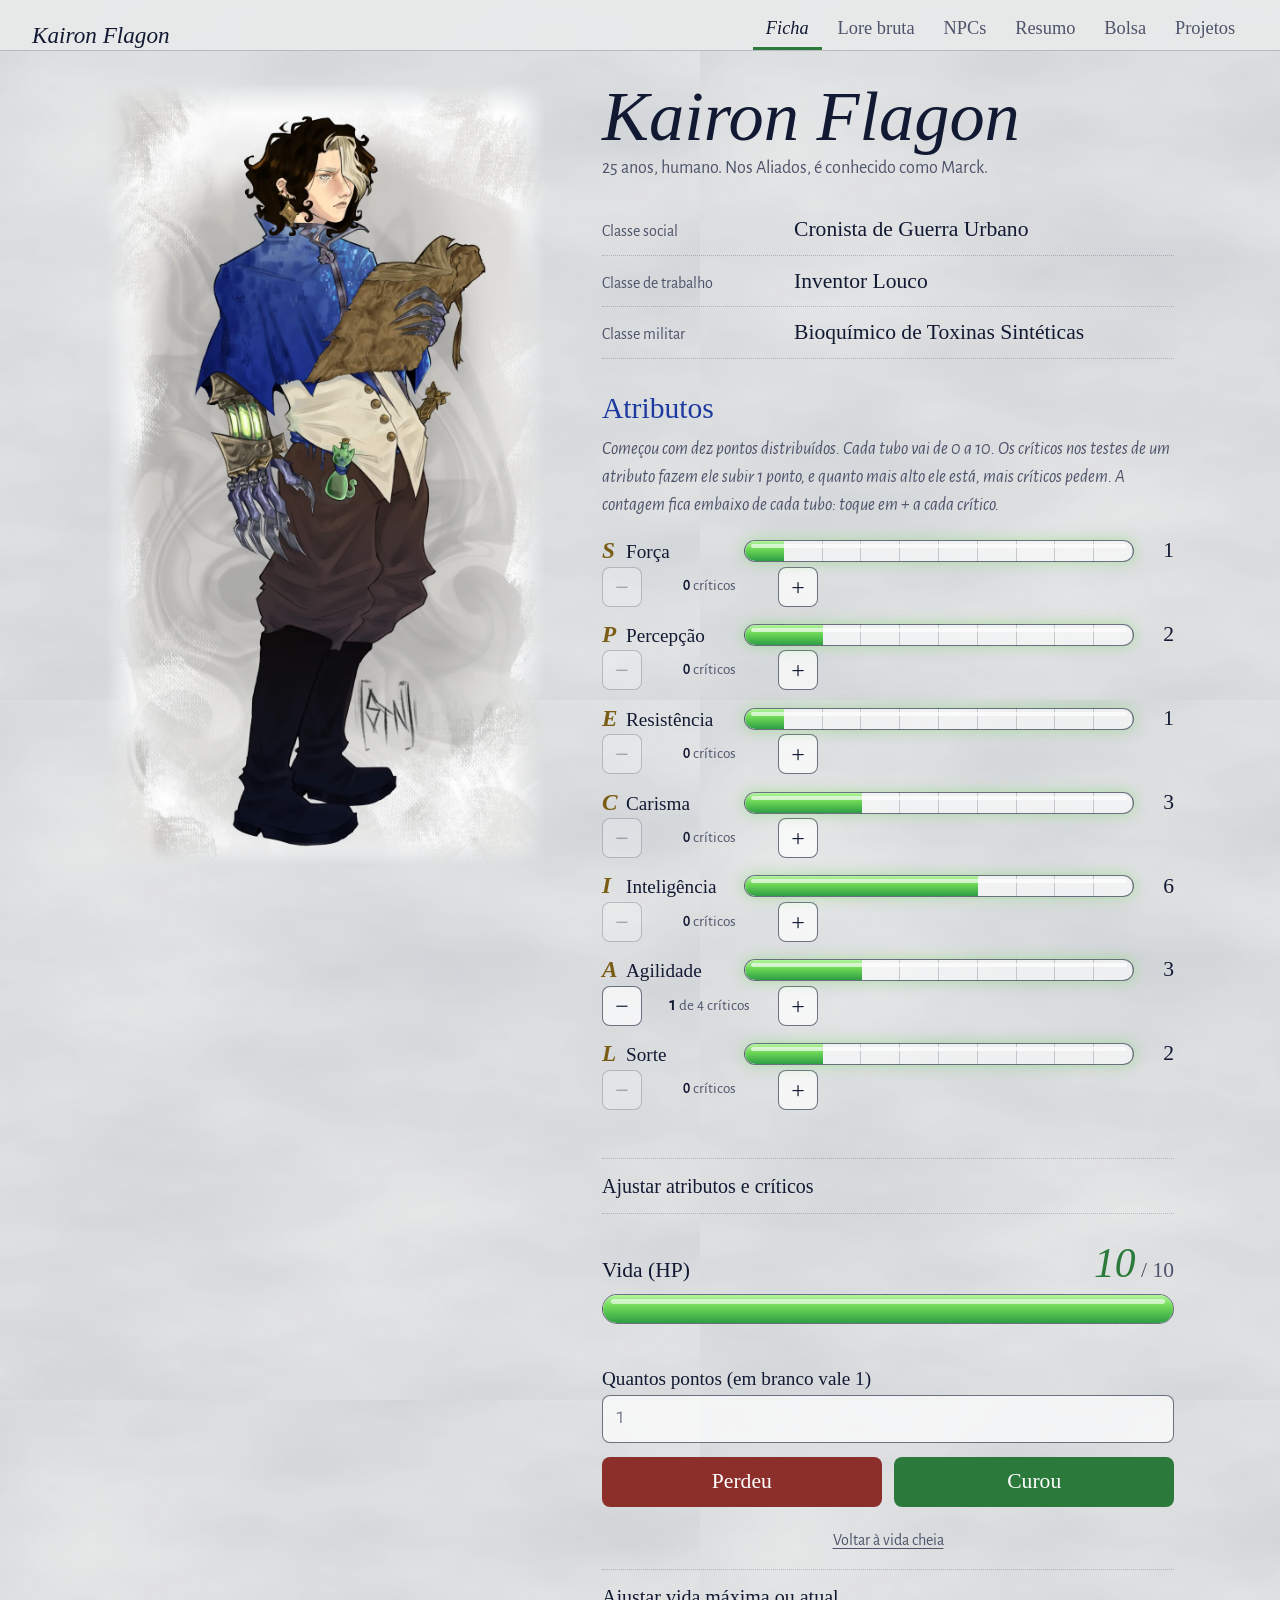
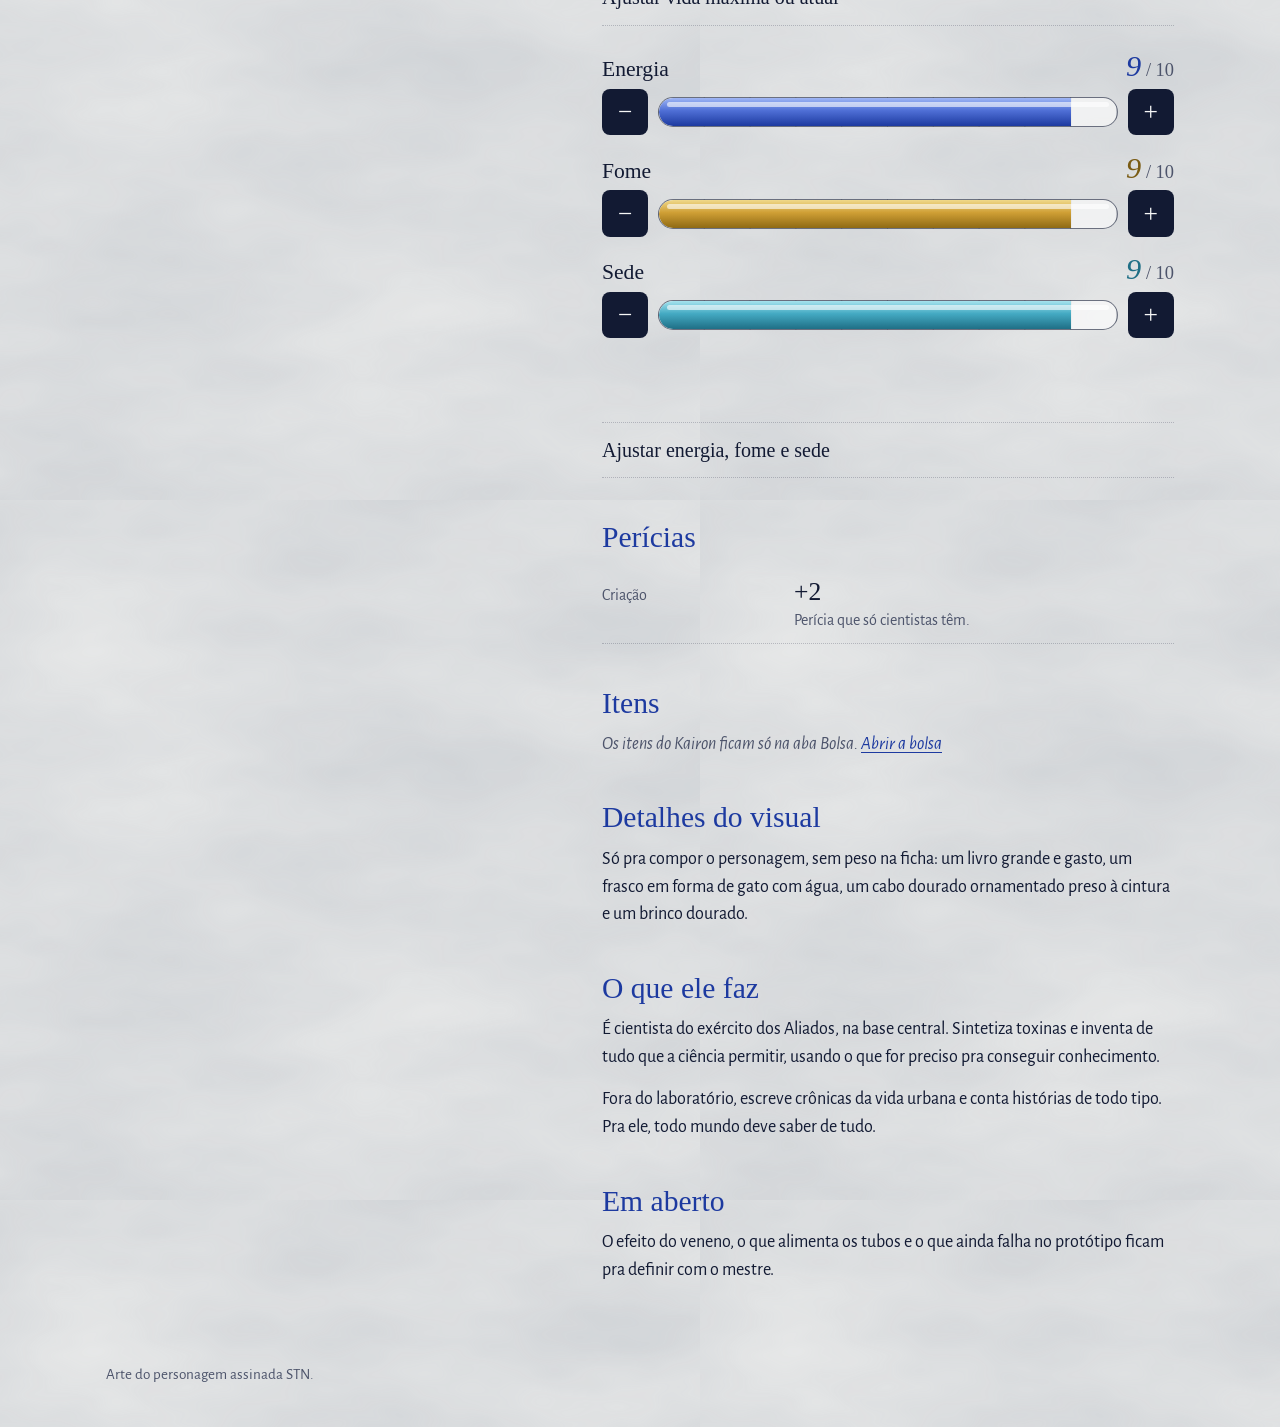
==== commit 4846b816: "Itens só na aba Bolsa (com busca), perícia Criação +2 na ficha, custo dos itens novos Co-Authored-By" ====
--- a/index.html
+++ b/index.html
@@ -9,7 +9,7 @@
 <link rel="preconnect" href="https://fonts.googleapis.com">
 <link rel="preconnect" href="https://fonts.gstatic.com" crossorigin>
 <link href="https://fonts.googleapis.com/css2?family=Alegreya+Sans:ital,wght@0,400;0,500;0,700;1,400&family=IM+Fell+English:ital@0;1&display=swap" rel="stylesheet">
-<link rel="stylesheet" href="style.css?v=27">
+<link rel="stylesheet" href="style.css?v=29">
 <noscript><style>.painel[hidden]{display:block}</style></noscript>
 </head>
 <body>
@@ -113,125 +113,14 @@
         <div class="stat" data-chave="sede" data-nome="Sede" data-atual="9" data-max="10" data-cor="sede"><p class="stat-sem-js">Sede: <b>9</b> de 10</p></div>
       </div>
 
-      <div class="busca" role="search">
-        <label class="busca-rot" for="busca-item">Procurar item</label>
-        <div class="busca-campo">
-          <input id="busca-item" type="search" inputmode="search" enterkeyhint="search" autocomplete="off" autocapitalize="off" spellcheck="false" placeholder="veneno, câmera, máscara...">
-          <button type="button" class="busca-limpar" id="busca-limpar" aria-label="Limpar a busca" hidden>&times;</button>
-        </div>
-        <p class="busca-info" id="busca-info" aria-live="polite" hidden></p>
-      </div>
-
-      <h2>Equipamento inicial</h2>
-      <ul class="itens">
-        <li>
-          <strong>Manoplas de garras injetoras</strong>
-          <span>Protótipo. Duas luvas de garras com tubos de veneno no antebraço. Cada ataque injeta o veneno, como a presa de uma cobra. A versão hidráulica (Giftklaue II) está pronta e aprovada: pesa 12 kg e ativar custa 1 ação e 5 de energia. <a class="ir" href="#projeto-01" data-aba="projetos" data-abrir="projeto-01">Ver o Projeto 01</a> · <a class="ir" href="#projeto-02" data-aba="projetos" data-abrir="projeto-02">Ver a Ruína (Projeto 02)</a> · <a class="ir" href="#projeto-08" data-aba="projetos" data-abrir="projeto-08">Ver a hidráulica (Projeto 08)</a> · <a class="ir" href="#projeto-12" data-aba="projetos" data-abrir="projeto-12">Ver a Giftklaue III (Projeto 12)</a></span>
-        </li>
-        <li class="com-simbolo">
-          <strong>Brasão da família Flagon</strong>
-          <span>A única prova da identidade verdadeira dele.</span>
-          <img class="simbolo" src="img/flagon.webp" width="730" height="526"
-               alt="Símbolo da família Flagon: duas asas pretas abertas em volta de uma coroa de três pontas sobre um losango.">
-        </li>
-        <li>
-          <strong>Caderno criptografado</strong>
-          <span>Onde ele anota as ideias e descobertas de cientista.</span>
-        </li>
-      </ul>
-
-      <h2>Também carrega</h2>
-      <ul class="itens leve">
-        <li><strong>Rádio portátil de campo</strong></li>
-        <li>
-          <strong>Caderno de crônicas</strong>
-          <span>Com caneta-tinteiro e tinta.</span>
-        </li>
-        <li><strong>Câmera</strong></li>
-        <li>
-          <strong>Fotografias do cassino</strong>
-          <span>O agente ruivo, a região em volta e a polícia com a segurança do lugar.</span>
-        </li>
-        <li>
-          <strong>Revólver</strong>
-          <span>Dá 1d6 de dano. Tem 10 balas. Arma ornamentada, com cano azulado gravado, detalhes dourados e cabo claro.</span>
-        </li>
-        <li>
-          <strong>Carteira do homem que tentou matar o grupo</strong>
-          <span>Dentro tem só uma foto da avó dele e uma foto de um mini lobo com roupa de exército.</span>
-        </li>
-        <li>
-          <strong>Jaqueta de investigador</strong>
-          <span>Também era do homem que tentou matar o grupo.</span>
-        </li>
-        <li>
-          <strong>Bombas de fumaça (1)</strong>
-          <span>Pra despistar e fugir. Eram 3, ele gastou 2. <a class="ir" href="#projeto-07" data-aba="projetos" data-abrir="projeto-07">Ver o Projeto 07</a></span>
-        </li>
-        <li>
-          <strong>Frascos de veneno (3)</strong>
-          <span>Reserva pras manoplas. O efeito fica em aberto com o mestre.</span>
-        </li>
-        <li>
-          <strong>Frasco de veneno de cascavel (1)</strong>
-          <span>Conseguido na sessão. Vidro grosso, rolha de cortiça e selo de cera. O efeito fica em aberto com o mestre. <a class="planta-link" href="img/planta-10-frasco-veneno-cascavel.webp" target="_blank" rel="noopener">Ver a planta do frasco</a></span>
-        </li>
-        <li>
-          <strong>Protótipo de veneno de arsênio</strong>
-          <span>Em desenvolvimento. Os detalhes ficam pra definir.</span>
-        </li>
-        <li>
-          <strong>Máscara de gás</strong>
-          <span>Pra trabalhar com toxinas e fumaça sem se envenenar.</span>
-        </li>
-        <li>
-          <strong>Kit de laboratório de campo</strong>
-          <span>Tubos de ensaio, pipetas e luvas de proteção, pra misturar e testar toxinas longe da base.</span>
-        </li>
-        <li>
-          <strong>Antídoto básico</strong>
-          <span>Pra quando uma toxina dá errado.</span>
-        </li>
-        <li>
-          <strong>Água</strong>
-          <span>No frasco em forma de gato.</span>
-        </li>
-        <li>
-          <strong>Documentos do Marck</strong>
-          <span>A identidade de órfão que ele usa entre os Aliados.</span>
-        </li>
-        <li class="com-imagem">
-          <strong>Binóculos</strong>
-          <span>De latão envelhecido e couro vermelho, com engrenagens, uma mola, um parafuso borboleta no meio e alça de couro.</span>
-          <a class="foto-item" href="img/item-binoculos.webp" target="_blank" rel="noopener" aria-label="Abrir a foto de Binóculos"><img src="img/item-binoculos-mini.webp" width="360" height="360" loading="lazy" alt="Binóculos de latão envelhecido e couro vermelho, com engrenagens e alça de couro, sobre fundo preto."></a>
-        </li>
-        <li class="com-imagem">
-          <strong>Óculos de couro e latão</strong>
-          <span>Couro marrom com aros de latão, lupas articuladas na frente e uma válvula de vidro na lateral. As lentes são capazes de reconhecer fontes de energia.</span>
-          <a class="foto-item" href="img/item-oculos.webp" target="_blank" rel="noopener" aria-label="Abrir a foto de Óculos de couro e latão"><img src="img/item-oculos-mini.webp" width="360" height="360" loading="lazy" alt="Óculos de couro marrom e latão, com uma lupa articulada na frente e uma válvula de vidro na lateral."></a>
-        </li>
-        <li class="com-imagem">
-          <strong>Máscara lisa</strong>
-          <span>Clara, em forma de ovo, com dois cortes escuros no lugar dos olhos e um brilho dourado no topo.</span>
-          <a class="foto-item" href="img/item-mascara.webp" target="_blank" rel="noopener" aria-label="Abrir a foto de Máscara lisa"><img src="img/item-mascara-mini.webp" width="360" height="360" loading="lazy" alt="Máscara clara em forma de ovo, com dois cortes escuros no lugar dos olhos e um brilho dourado no topo."></a>
-        </li>
-        <li class="com-imagem">
-          <strong>Câmera de duas lentes (Rolleicord)</strong>
-          <span>Preta, com detalhes dourados em padrão xadrez. Uma lente em cima, pro visor, e outra embaixo, pra foto.</span>
-          <a class="foto-item" href="img/item-camera-rolleicord.webp" target="_blank" rel="noopener" aria-label="Abrir a foto de Câmera de duas lentes (Rolleicord)"><img src="img/item-camera-rolleicord-mini.webp" width="360" height="360" loading="lazy" alt="Câmera de duas lentes Rolleicord, preta com detalhes dourados em padrão xadrez."></a>
-        </li>
-        <li class="com-imagem">
-          <strong>Conjunto de sutura</strong>
-          <span>Bolsa de couro escuro com fecho. Dentro, uma navalha, tesouras, pinças e ganchos finos, cada um no seu lugar.</span>
-          <a class="foto-item" href="img/item-conjunto-de-sutura.webp" target="_blank" rel="noopener" aria-label="Abrir a foto de Conjunto de sutura"><img src="img/item-conjunto-de-sutura-mini.webp" width="360" height="360" loading="lazy" alt="Desenho de um estojo de couro aberto, com navalha, tesouras, pinças e ganchos finos."></a>
-        </li>
-        <li>
-          <strong>Dólares</strong>
-          <span>O dinheiro do mercado negro. Saldo na bolsa: <b data-saldo>375 dólares</b>. A quantia ainda fica pra combinar com o mestre. <a class="ir" href="#bolsa" data-aba="bolsa">Abrir a bolsa</a></span>
-        </li>
-      </ul>
-
-      <p class="busca-vazio" id="busca-vazio" hidden>Nenhum item com esse nome. Tenta outra palavra.</p>
+      <h2>Perícias</h2>
+      <dl class="classes pericias">
+        <div><dt>Criação</dt><dd>+2<small>Perícia que só cientistas têm.</small></dd></div>
+      </dl>
+
+      <h2>Itens</h2>
+      <p class="nota">Os itens do Kairon ficam só na aba Bolsa. <a class="ir" href="#bolsa" data-aba="bolsa">Abrir a bolsa</a></p>
+
 
       <h2>Detalhes do visual</h2>
       <p class="corpo">Só pra compor o personagem, sem peso na ficha: um livro grande e gasto, um frasco em forma de gato com água, um cabo dourado ornamentado preso à cintura e um brinco dourado.</p>
@@ -414,12 +303,99 @@
   <p class="bolsa-vazio" id="bolsa-vazio" hidden>Nenhum lançamento ainda.</p>
   <button type="button" class="bolsa-zerar" id="bolsa-zerar">Voltar ao saldo inicial</button>
 
-  <h2>Itens comprados</h2>
-  <p class="nota">Os itens que o Kairon comprou. Toque na foto pra ver maior.</p>
-  <ul class="itens bolsa-itens">
+  <h2>Itens</h2>
+  <p class="nota">Tudo o que o Kairon carrega. Toque na foto pra ver maior.</p>
+  <div class="busca" role="search">
+    <label class="busca-rot" for="busca-item">Procurar item</label>
+    <div class="busca-campo">
+      <input id="busca-item" type="search" inputmode="search" enterkeyhint="search" autocomplete="off" autocapitalize="off" spellcheck="false" placeholder="veneno, câmera, máscara...">
+      <button type="button" class="busca-limpar" id="busca-limpar" aria-label="Limpar a busca" hidden>&times;</button>
+    </div>
+    <p class="busca-info" id="busca-info" aria-live="polite" hidden></p>
+  </div>
+
+  <h3 class="sub-itens">Equipamento inicial</h3>
+  <ul class="itens">
+    <li>
+      <strong>Manoplas de garras injetoras</strong>
+      <span>Protótipo. Duas luvas de garras com tubos de veneno no antebraço. Cada ataque injeta o veneno, como a presa de uma cobra. A versão hidráulica (Giftklaue II) está pronta e aprovada: pesa 12 kg e ativar custa 1 ação e 5 de energia. <a class="ir" href="#projeto-01" data-aba="projetos" data-abrir="projeto-01">Ver o Projeto 01</a> · <a class="ir" href="#projeto-02" data-aba="projetos" data-abrir="projeto-02">Ver a Ruína (Projeto 02)</a> · <a class="ir" href="#projeto-08" data-aba="projetos" data-abrir="projeto-08">Ver a hidráulica (Projeto 08)</a> · <a class="ir" href="#projeto-12" data-aba="projetos" data-abrir="projeto-12">Ver a Giftklaue III (Projeto 12)</a></span>
+    </li>
+    <li class="com-simbolo">
+      <strong>Brasão da família Flagon</strong>
+      <span>A única prova da identidade verdadeira dele.</span>
+      <img class="simbolo" src="img/flagon.webp" width="730" height="526"
+           alt="Símbolo da família Flagon: duas asas pretas abertas em volta de uma coroa de três pontas sobre um losango.">
+    </li>
+    <li>
+      <strong>Caderno criptografado</strong>
+      <span>Onde ele anota as ideias e descobertas de cientista.</span>
+    </li>
+  </ul>
+
+  <h3 class="sub-itens">Também carrega</h3>
+  <ul class="itens leve">
+    <li><strong>Rádio portátil de campo</strong></li>
+    <li>
+      <strong>Caderno de crônicas</strong>
+      <span>Com caneta-tinteiro e tinta.</span>
+    </li>
+    <li><strong>Câmera</strong></li>
+    <li>
+      <strong>Fotografias do cassino</strong>
+      <span>O agente ruivo, a região em volta e a polícia com a segurança do lugar.</span>
+    </li>
+    <li>
+      <strong>Revólver</strong>
+      <span>Dá 1d6 de dano. Tem 10 balas. Arma ornamentada, com cano azulado gravado, detalhes dourados e cabo claro.</span>
+    </li>
+    <li>
+      <strong>Carteira do homem que tentou matar o grupo</strong>
+      <span>Dentro tem só uma foto da avó dele e uma foto de um mini lobo com roupa de exército.</span>
+    </li>
+    <li>
+      <strong>Jaqueta de investigador</strong>
+      <span>Também era do homem que tentou matar o grupo.</span>
+    </li>
+    <li>
+      <strong>Bombas de fumaça (1)</strong>
+      <span>Pra despistar e fugir. Eram 3, ele gastou 2. <a class="ir" href="#projeto-07" data-aba="projetos" data-abrir="projeto-07">Ver o Projeto 07</a></span>
+    </li>
+    <li>
+      <strong>Frascos de veneno (3)</strong>
+      <span>Reserva pras manoplas. O efeito fica em aberto com o mestre.</span>
+    </li>
+    <li>
+      <strong>Frasco de veneno de cascavel (1)</strong>
+      <span>Conseguido na sessão. Vidro grosso, rolha de cortiça e selo de cera. O efeito fica em aberto com o mestre. <a class="planta-link" href="img/planta-10-frasco-veneno-cascavel.webp" target="_blank" rel="noopener">Ver a planta do frasco</a></span>
+    </li>
+    <li>
+      <strong>Protótipo de veneno de arsênio</strong>
+      <span>Em desenvolvimento. Os detalhes ficam pra definir.</span>
+    </li>
+    <li>
+      <strong>Máscara de gás</strong>
+      <span>Pra trabalhar com toxinas e fumaça sem se envenenar.</span>
+    </li>
+    <li>
+      <strong>Kit de laboratório de campo</strong>
+      <span>Tubos de ensaio, pipetas e luvas de proteção, pra misturar e testar toxinas longe da base.</span>
+    </li>
+    <li>
+      <strong>Antídoto básico</strong>
+      <span>Pra quando uma toxina dá errado.</span>
+    </li>
+    <li>
+      <strong>Água</strong>
+      <span>No frasco em forma de gato.</span>
+    </li>
+    <li>
+      <strong>Documentos do Marck</strong>
+      <span>A identidade de órfão que ele usa entre os Aliados.</span>
+    </li>
     <li class="com-imagem">
       <strong>Binóculos</strong>
       <span>De latão envelhecido e couro vermelho, com engrenagens, uma mola, um parafuso borboleta no meio e alça de couro.</span>
+      <span class="pago">Não custou nada.</span>
       <a class="foto-item" href="img/item-binoculos.webp" target="_blank" rel="noopener" aria-label="Abrir a foto de Binóculos"><img src="img/item-binoculos-mini.webp" width="360" height="360" loading="lazy" alt="Binóculos de latão envelhecido e couro vermelho, com engrenagens e alça de couro, sobre fundo preto."></a>
     </li>
     <li class="com-imagem">
@@ -431,11 +407,13 @@
     <li class="com-imagem">
       <strong>Máscara lisa</strong>
       <span>Clara, em forma de ovo, com dois cortes escuros no lugar dos olhos e um brilho dourado no topo.</span>
+      <span class="pago">Não custou nada.</span>
       <a class="foto-item" href="img/item-mascara.webp" target="_blank" rel="noopener" aria-label="Abrir a foto de Máscara lisa"><img src="img/item-mascara-mini.webp" width="360" height="360" loading="lazy" alt="Máscara clara em forma de ovo, com dois cortes escuros no lugar dos olhos e um brilho dourado no topo."></a>
     </li>
     <li class="com-imagem">
       <strong>Câmera de duas lentes (Rolleicord)</strong>
       <span>Preta, com detalhes dourados em padrão xadrez. Uma lente em cima, pro visor, e outra embaixo, pra foto.</span>
+      <span class="pago">Não custou nada.</span>
       <a class="foto-item" href="img/item-camera-rolleicord.webp" target="_blank" rel="noopener" aria-label="Abrir a foto de Câmera de duas lentes (Rolleicord)"><img src="img/item-camera-rolleicord-mini.webp" width="360" height="360" loading="lazy" alt="Câmera de duas lentes Rolleicord, preta com detalhes dourados em padrão xadrez."></a>
     </li>
     <li class="com-imagem">
@@ -445,6 +423,8 @@
       <a class="foto-item" href="img/item-conjunto-de-sutura.webp" target="_blank" rel="noopener" aria-label="Abrir a foto de Conjunto de sutura"><img src="img/item-conjunto-de-sutura-mini.webp" width="360" height="360" loading="lazy" alt="Desenho de um estojo de couro aberto, com navalha, tesouras, pinças e ganchos finos."></a>
     </li>
   </ul>
+
+  <p class="busca-vazio" id="busca-vazio" hidden>Nenhum item com esse nome. Tenta outra palavra.</p>
 </section>
 
 <!-- ============ PROJETOS ============ -->
@@ -1018,6 +998,6 @@
   <p>Arte do personagem assinada STN.</p>
 </footer>
 
-<script src="app.js?v=27"></script>
+<script src="app.js?v=29"></script>
 </body>
 </html>
--- a/style.css
+++ b/style.css
@@ -192,6 +192,14 @@
   .classes > div { grid-template-columns: 11rem 1fr; align-items: baseline; gap: 1rem; }
 }
 
+.pericias dd { font-size: 1.6rem; }
+.pericias dd small {
+  display: block;
+  margin-top: 0.15rem;
+  color: var(--suave);
+  font: 400 1rem/1.35 var(--texto);
+}
+
 /* Tubos de veneno: os atributos */
 
 .tubos {
@@ -727,6 +735,12 @@
 }
 
 .bolsa-itens { margin-bottom: 0.6rem; }
+.sub-itens {
+  margin: 1.8rem 0 0.4rem;
+  font-size: 1.45rem;
+  line-height: 1.2;
+}
+.nota a.ir { color: var(--cobalto); text-underline-offset: 3px; }
 
 /* Busca de itens */
 
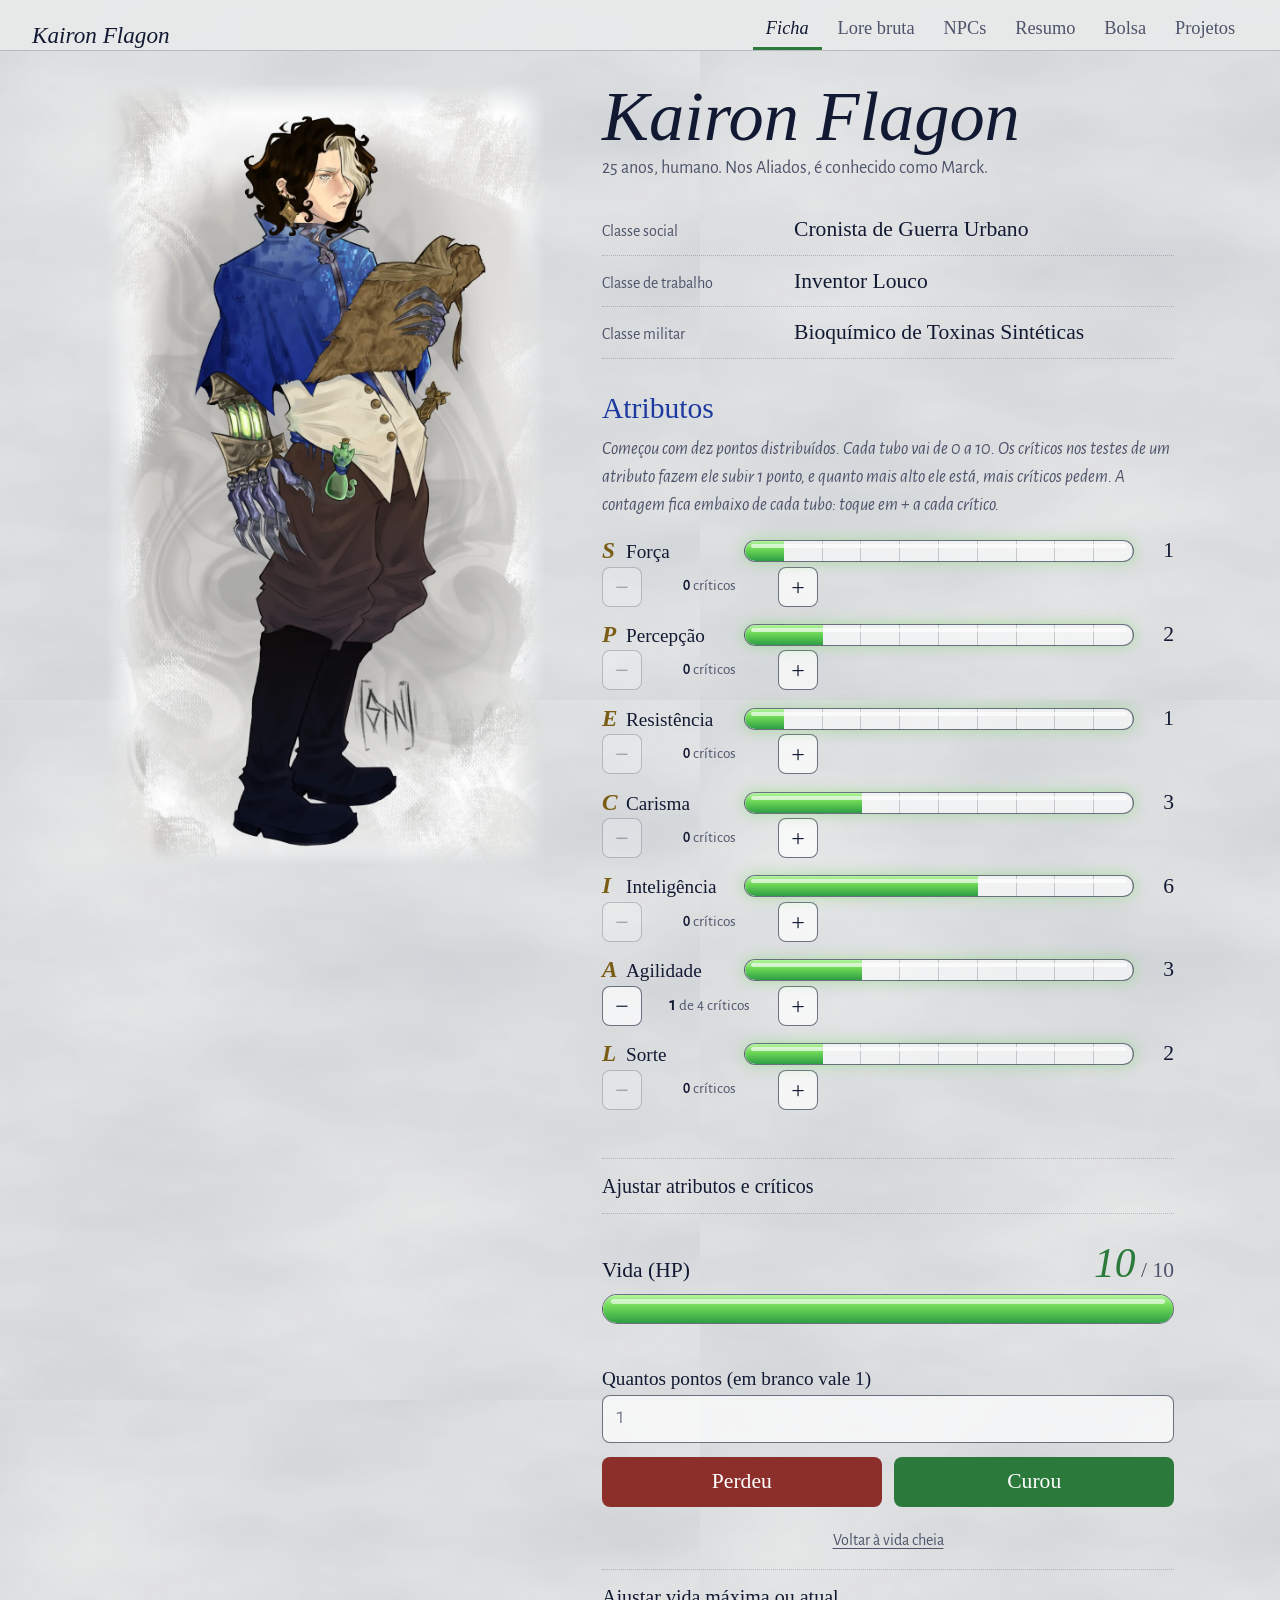
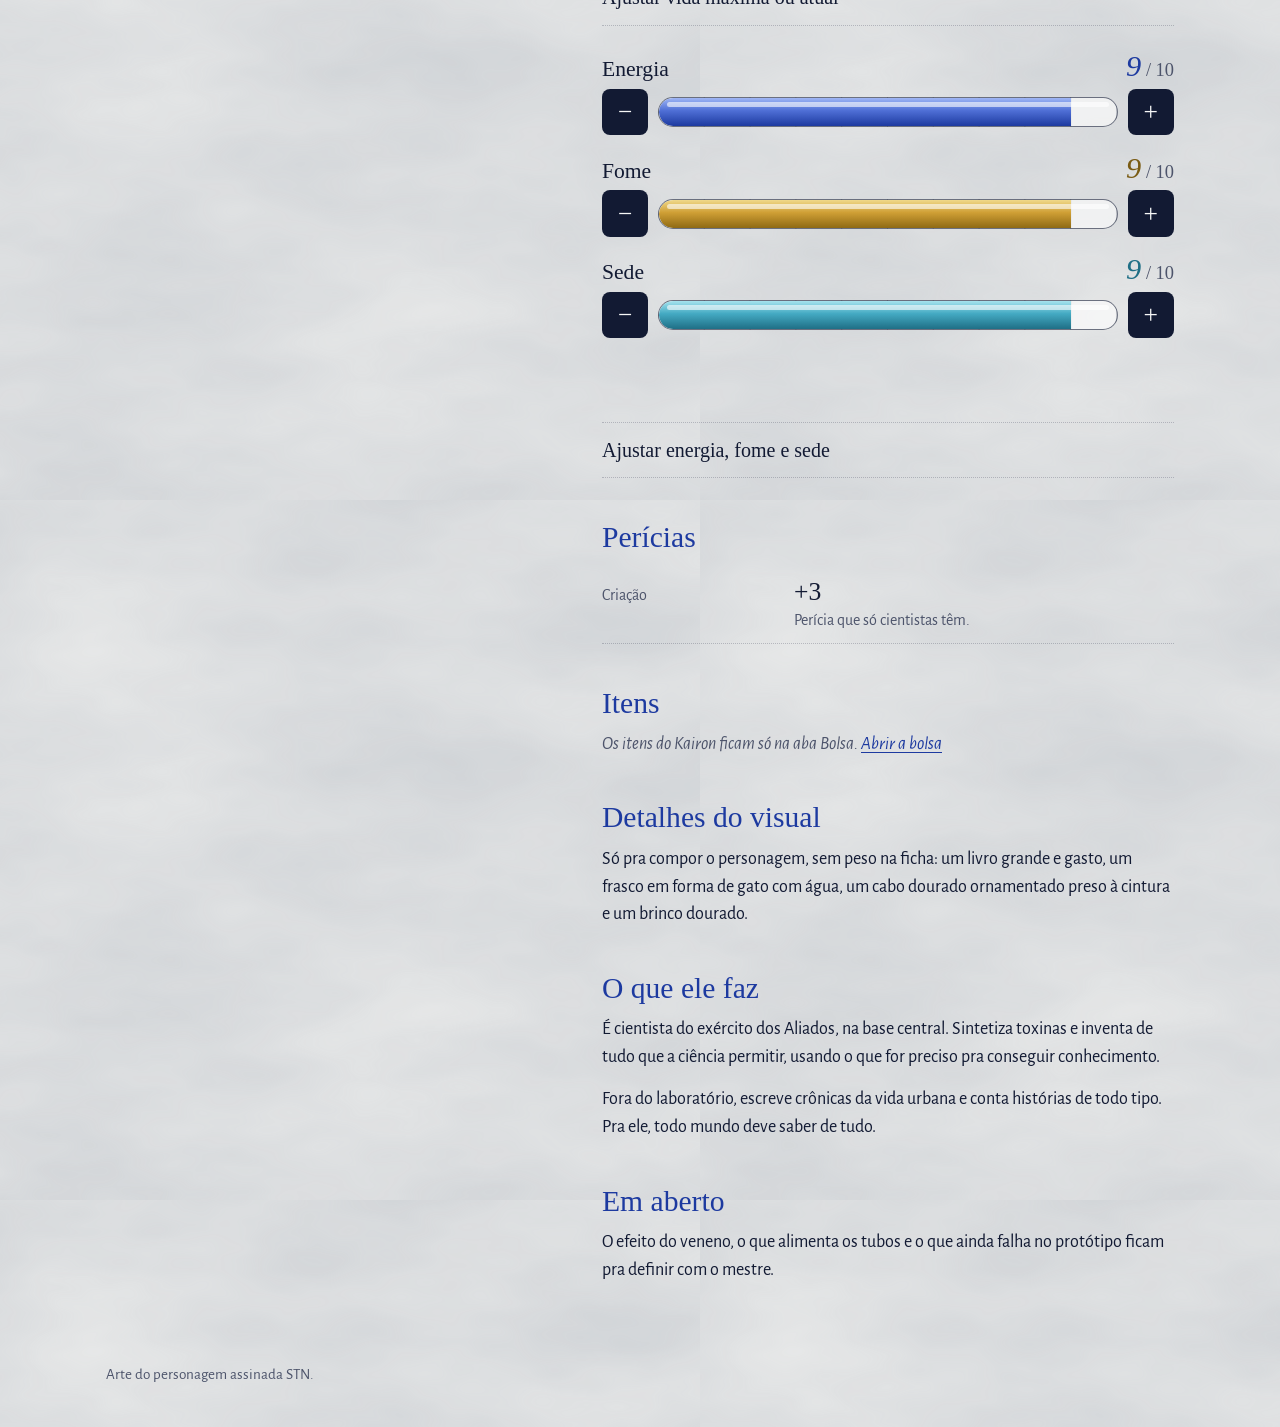
==== commit 5e585603: "Perícia Criação sobe de +2 pra +3 Co-Authored-By: Claude Sonnet 5.5 <noreply@anthropic.com> Claude-S" ====
--- a/index.html
+++ b/index.html
@@ -9,7 +9,7 @@
 <link rel="preconnect" href="https://fonts.googleapis.com">
 <link rel="preconnect" href="https://fonts.gstatic.com" crossorigin>
 <link href="https://fonts.googleapis.com/css2?family=Alegreya+Sans:ital,wght@0,400;0,500;0,700;1,400&family=IM+Fell+English:ital@0;1&display=swap" rel="stylesheet">
-<link rel="stylesheet" href="style.css?v=29">
+<link rel="stylesheet" href="style.css?v=35">
 <noscript><style>.painel[hidden]{display:block}</style></noscript>
 </head>
 <body>
@@ -115,7 +115,7 @@
 
       <h2>Perícias</h2>
       <dl class="classes pericias">
-        <div><dt>Criação</dt><dd>+2<small>Perícia que só cientistas têm.</small></dd></div>
+        <div><dt>Criação</dt><dd>+3<small>Perícia que só cientistas têm.</small></dd></div>
       </dl>
 
       <h2>Itens</h2>
@@ -245,7 +245,7 @@
     <li>Inventor genial, sempre atrás da razão das coisas e do conhecimento.</li>
     <li>Tem dois empregos: cientista do exército, o que na prática é trabalhar pro governo, e as crônicas no jornal Viva ou Morra, escritas sob pseudônimos. Pouca gente sabe quem está por trás deles.</li>
     <li>Tem patrocinadores que ajudam com dinheiro e querem saber das invenções dele.</li>
-    <li>Mora num apartamento grande em Nova York (<a class="ir" href="#projeto-10" data-aba="projetos" data-abrir="projeto-10">Projeto 10</a>). Quase não sai: só pra comprar comida e voltar. Foi construindo o lugar aos poucos, desde os 18 anos.</li>
+    <li>O laboratório dele ficava num apartamento grande em Nova York. Agora as coisas todas estão no porão de uma mansão, e ele está montando tudo lá (<a class="ir" href="#projeto-10" data-aba="projetos" data-abrir="projeto-10">Projeto 10</a>). Quase não sai: só pra comprar comida e voltar. Foi construindo o laboratório aos poucos, desde os 18 anos.</li>
     <li>Quando pega férias, vai pra Las Vegas.</li>
     <li>Luta com manoplas de garras que injetam veneno, ainda em protótipo.</li>
   </ul>
@@ -477,7 +477,7 @@
           <p><span class="rot">T.O Categoria:</span> a definir</p>
           <p class="classe">PROJETO BÉLICO.</p>
         </div>
-        <p class="corpo">Em repouso, a Giftklaue é uma luva de couro escuro, simples, sem nada que chame atenção além de um punho um pouco mais grosso que o normal. Quem olha vê só a luva de um cientista. Ao acionar o mecanismo do punho, placas de aço leve e bronze deslizam pra fora do antebraço, cobrem a mão e o braço, e a luva vira uma manopla blindada, com garras ocas de aço saindo das pontas dos dedos. Tudo acontece num movimento só. O contrário também vale: as placas recolhem e o usuário volta a parecer inofensivo.</p>
+        <p class="corpo">Em repouso, a Giftklaue é uma luva de couro escuro, simples, sem nada que chame atenção além de um punho um pouco mais grosso que o normal. Quem olha vê só a luva de um cientista. Ao acionar o mecanismo do punho, placas de aço leve e bronze deslizam pra fora do antebraço, cobrem a mão e o braço, e a luva vira uma manopla blindada, com garras ocas de aço saindo das pontas dos dedos. Tudo acontece num movimento só: uma mola de lâmina empurra as placas e um trinco no punho solta tudo de uma vez. O contrário também vale: as placas recolhem e o usuário volta a parecer inofensivo.</p>
         <p class="corpo">Pelo antebraço correm tubos de vidro grosso, escolhidos porque o vidro aguenta o veneno que o metal não aguenta. Cada golpe das garras injeta o conteúdo no alvo, como a presa de uma cobra. O protótipo atual carrega um veneno de luta, que deixa o corpo dormente e derruba os atributos físicos.</p>
         <p class="corpo curto">O protótipo ainda não está pronto. Kairon trabalha em quatro melhorias:</p>
         <ul class="pontos">
@@ -495,7 +495,7 @@
           <li>O tubo da fórmula sozinho cura, então a mesma manopla poderia salvar um aliado.</li>
         </ul>
         <figure class="planta">
-          <a href="img/planta-01-giftklaue.webp" target="_blank" rel="noopener"><img src="img/planta-01-giftklaue.webp" width="1520" height="2460" loading="lazy" alt="Planta desenhada do Projeto 01, Giftklaue (Garra Venenosa)"></a>
+          <a href="img/planta-01-giftklaue.webp" target="_blank" rel="noopener"><img src="img/planta-01-giftklaue.webp" width="1520" height="3663" loading="lazy" alt="Planta desenhada do Projeto 01, Giftklaue (Garra Venenosa)"></a>
           <figcaption>Planta do projeto. Toque na imagem pra ampliar.</figcaption>
         </figure>
         <p class="pendente">Números, bônus e quantidades pendentes de aprovação do mestre.</p>
@@ -538,11 +538,11 @@
           <figcaption>O circuito do óleo e a bomba e o acumulador por dentro. Toque na imagem pra ampliar.</figcaption>
         </figure>
         <p class="rotulo">Os tubos de veneno</p>
-        <p class="corpo">O óleo empurra um êmbolo flutuante, e o êmbolo empurra o veneno. O óleo nunca encosta no veneno. O tubo é de vidro grosso de laboratório, com trava de baioneta de bronze por fora, selo de cera, bico de porcelana com ponta banhada a ouro e um anel de cor que diz qual veneno está dentro.</p>
+        <p class="corpo">O óleo empurra um êmbolo flutuante, e o êmbolo empurra o veneno. O óleo nunca encosta no veneno, e a face do êmbolo que toca o veneno é banhada a ouro. O tubo é de vidro grosso de laboratório, com trava de baioneta de bronze por fora, selo de cera, bico de porcelana com ponta banhada a ouro e um anel de cor que diz qual veneno está dentro.</p>
         <p class="corpo">Pra trocar, gira o anel um quarto de volta, puxa o tubo e encaixa outro. Os tubos de reserva ficam na <a class="ir" href="#projeto-09" data-aba="projetos" data-abrir="projeto-09">mochila alquímica (Projeto 09)</a>. No golpe, a garra perfura o alvo, a válvula abre na ponta e a dose sai por um canal de vidro dentro da garra.</p>
         <p class="corpo">Só vidro, cera, porcelana e ouro tocam o veneno, com o bronze e o aço por fora. O arsênio da <a class="ir" href="#projeto-02" data-aba="projetos" data-abrir="projeto-02">Ruína (Projeto 02)</a> corrói metal, e o tubo já nasce preparado.</p>
         <figure class="planta">
-          <a href="img/planta-08c-tubos-de-veneno.webp" target="_blank" rel="noopener"><img src="img/planta-08c-tubos-de-veneno.webp" width="1520" height="4844" loading="lazy" alt="Planta desenhada do Projeto 08, Tubos de veneno: o tubo em corte, a troca no antebraço, o golpe passo a passo e o que encosta no veneno"></a>
+          <a href="img/planta-08c-tubos-de-veneno.webp" target="_blank" rel="noopener"><img src="img/planta-08c-tubos-de-veneno.webp" width="1520" height="6305" loading="lazy" alt="Planta desenhada do Projeto 08, Tubos de veneno: o tubo em corte, a troca no antebraço, o golpe passo a passo e o que encosta no veneno"></a>
           <figcaption>O tubo em corte, a troca e o golpe. Toque na imagem pra ampliar.</figcaption>
         </figure>
         <p class="rotulo">Limites</p>
@@ -550,6 +550,8 @@
           <li>Mais força, menos curso: nada de dedo rápido.</li>
           <li>A força volta pela armação até o cotovelo e o ombro. Sem apoio firme, o braço não segura.</li>
           <li>Vazou óleo, entrou ar ou o couro da vedação secou: a manopla perde a força.</li>
+          <li>O vidro do tubo decide a pressão: vidro grosso aguenta só uns 6 a 10 bar, então a força vem de cilindros largos, e não de pressão alta.</li>
+          <li>O canal de vidro dentro da garra pode trincar se o golpe bater duro demais.</li>
         </ul>
         <p class="rotulo">Em estudo e em aberto</p>
         <ul class="pontos">
@@ -595,7 +597,7 @@
         </ul>
         <p class="corpo">O Marck também melhora: está treinando e comendo melhor. A luva ajuda, mas o corpo dele conta cada vez mais.</p>
         <figure class="planta">
-          <a href="img/planta-12-giftklaue-iii.webp" target="_blank" rel="noopener"><img src="img/planta-12-giftklaue-iii.webp" width="1520" height="5440" loading="lazy" alt="Planta desenhada do Projeto 12, Giftklaue III: vista de cima, o que muda da II, o relógio do ataque duplo e as peças"></a>
+          <a href="img/planta-12-giftklaue-iii.webp" target="_blank" rel="noopener"><img src="img/planta-12-giftklaue-iii.webp" width="1520" height="7430" loading="lazy" alt="Planta desenhada do Projeto 12, Giftklaue III: vista de cima, o que muda da II, o relógio do ataque duplo e as peças"></a>
           <figcaption>Planta do projeto. Toque na imagem pra ampliar.</figcaption>
         </figure>
         <p class="rotulo">Limites</p>
@@ -604,11 +606,51 @@
           <li>O golpe duplo gasta o dobro de óleo e esvazia os dois acumuladores. Entre um e outro, tem que bombear e dar corda de novo.</li>
           <li>O relógio emperra com sujeira e umidade.</li>
           <li>O duralumínio amassa e dobra mais fácil que o aço.</li>
+          <li>O aço dos cilindros, o óleo e os acumuladores continuam pesando: o duralumínio só alivia a armação.</li>
+          <li>Duralumínio não se solda (perde a dureza no calor), então as peças são rebitadas. Onde encosta em cobre ou latão ele corrói, e por isso leva verniz ou um calço de couro.</li>
         </ul>
         <p class="pendente">Peso final, custo de ação e energia e dano do segundo golpe: a definir com o mestre.</p>
       </div>
     </details>
   </article>
+  <article class="projeto est-andamento" id="projeto-16">
+    <details>
+      <summary>
+        <span class="proj-marca" aria-hidden="true">16</span>
+        <span class="proj-topo">
+          <span class="proj-n">Projeto 16</span>
+          <span class="proj-estado">Em andamento</span>
+        </span>
+        <h4 class="proj-nome">Luva de módulos</h4>
+        <span class="proj-sub">trilho na palma com módulos trocáveis</span>
+        <span class="proj-data">Criado em <time datetime="2026-10-31">31/10/2026</time></span>
+        <span class="proj-pe">
+          <span class="carimbo">Pendente de aprovação do mestre</span>
+          <span class="proj-abrir"><span class="so-fechado">Toque pra ler</span><span class="so-aberto">Fechar</span></span>
+        </span>
+      </summary>
+      <div class="proj-corpo">
+        <p class="nota">Base pra ampola (<a class="ir" href="#projeto-14" data-aba="projetos" data-abrir="projeto-14">Projeto 14</a>), o choque (<a class="ir" href="#projeto-15" data-aba="projetos" data-abrir="projeto-15">Projeto 15</a>) e uma ferramenta. Pode virar a base da <a class="ir" href="#projeto-12" data-aba="projetos" data-abrir="projeto-12">Giftklaue III (Projeto 12)</a>, a decidir com o mestre.</p>
+        <p class="corpo">Uma luva de couro com um trilho de aço na palma. Os módulos deslizam pelo trilho, chegam à ponta e viram pra frente da mão em volta de um pivô de latão. Cada módulo tem o mesmo pé, em cauda de andorinha, com uma trava de mola e dois contatos que pegam a carga do cristal no punho. A luva aceita ampola, choque e uma pinça com gazua pra trabalho.</p>
+        <p class="corpo">Os dedos ficam livres. O módulo fica na frente da mão, não no lugar dela. A energia vem do cristal por um cordão de contas de porcelana até uma tira de contatos de latão debaixo do trilho. Só o choque e a trava elétrica usam carga, e a ampola e a pinça são mecânicas.</p>
+        <p class="rotulo">Problema na construção</p>
+        <p class="corpo">O trilho precisa ser reto: um desvio emperra o módulo, e o pino de mola gasta rápido. O mestre decide como jogar esse problema.</p>
+        <figure class="planta">
+          <a href="img/planta-16-luva-de-modulos.webp" target="_blank" rel="noopener"><img src="img/planta-16-luva-de-modulos.webp" width="1520" height="6286" loading="lazy" alt="Planta desenhada do Projeto 16, Luva de módulos: o trilho na palma com três módulos, o encaixe de cada um e o caminho da escolha ao golpe"></a>
+          <figcaption>Planta do projeto. Toque na imagem pra ampliar.</figcaption>
+        </figure>
+        <p class="rotulo">Limites</p>
+        <ul class="pontos">
+          <li>Trilho torto ou sujo: o módulo emperra e o Marck perde tempo no meio da luta.</li>
+          <li>Pino de mola gasto: o contato falha e o choque não sai.</li>
+          <li>A luva só tem um trilho. Um módulo armado por vez.</li>
+          <li>O pivô é uma peça só. Se quebra, o módulo fica solto.</li>
+        </ul>
+        <p class="pendente">Custo da troca em ação, peso exato dos módulos e se entra na Giftklaue III: a definir com o mestre.</p>
+      </div>
+    </details>
+  </article>
+
   </section>
 
   <section class="proj-grupo" id="grupo-venenos">
@@ -643,6 +685,7 @@
         <p class="corpo">Ele tentou levar aquilo pro ar, um gás pras trincheiras. No ar, o composto se desmanchava antes de chegar a alguém, e Kairon passou duas noites sem falar com ninguém, furioso com um problema que se recusava a obedecer. Foi quando olhou pras garras das manoplas e entendeu que a resposta sempre esteve ali: levar o veneno direto à carne, sem dar tempo dele se perder.</p>
         <p class="corpo">Alguém poderia perguntar quantos teriam que cair até ele aprender o que queria. Kairon nunca fez essa conta. Não por descuido. O número simplesmente não mudava a resposta.</p>
         <p class="corpo">Restam três coisas que ele ainda anota: o arsênio corrói os tubos, então o composto não pode esperar guardado por muito tempo; o efeito completo leva dias; e a velocidade que ele quer só vem com um catalisador arcano que ele ainda não domina. Antídoto não existe, e não é a prioridade dele.</p>
+        <p class="corpo">Tem um limite que não depende dele: arsênio deixa rastro. Um médico que conheça o teste de Marsh (de 1836) acha o arsênio no corpo, mesmo dias depois.</p>
         <p class="corpo">Na última página do caderno, com a letra apertada de quem não dorme, tem uma única frase sublinhada duas vezes: falta pouco.</p>
         <figure class="planta">
           <a href="img/planta-02-ruina.webp" target="_blank" rel="noopener"><img src="img/planta-02-ruina.webp" width="1520" height="2524" loading="lazy" alt="Planta desenhada do Projeto 02, Ruína"></a>
@@ -671,6 +714,7 @@
       </summary>
       <div class="proj-corpo">
         <p class="corpo">O veneno que já corre pelos tubos do protótipo. Deixa o corpo da vítima dormente e derruba os atributos físicos dela. Efeito, duração e origem pendentes de aprovação do mestre.</p>
+        <p class="corpo">Pra ficar realista, ele poderia ser da família da aconitina (do acônito, uma planta), que dá dormência, formigamento e fraqueza, ou do curare, que paralisa os músculos. Ficaria em frasco de vidro âmbar, selado com cera. A decidir com o mestre.</p>
         <figure class="planta">
           <a href="img/planta-03-veneno-de-luta.webp" target="_blank" rel="noopener"><img src="img/planta-03-veneno-de-luta.webp" width="1520" height="2620" loading="lazy" alt="Planta desenhada do Projeto 03, Veneno de luta, com os materiais"></a>
           <figcaption>Planta do projeto. Toque na imagem pra ampliar.</figcaption>
@@ -678,6 +722,50 @@
       </div>
     </details>
   </article>
+  <article class="projeto est-andamento" id="projeto-14">
+    <details>
+      <summary>
+        <span class="proj-marca" aria-hidden="true">14</span>
+        <span class="proj-topo">
+          <span class="proj-n">Projeto 14</span>
+          <span class="proj-estado">Em andamento</span>
+        </span>
+        <h4 class="proj-nome">Ampola injetora</h4>
+        <span class="proj-sub">tubo de veneno trocável, em três versões</span>
+        <span class="proj-data">Criado em <time datetime="2026-10-31">31/10/2026</time></span>
+        <span class="proj-pe">
+          <span class="carimbo">Pendente de aprovação do mestre</span>
+          <span class="proj-abrir"><span class="so-fechado">Toque pra ler</span><span class="so-aberto">Fechar</span></span>
+        </span>
+      </summary>
+      <div class="proj-corpo">
+        <p class="nota">Liga com a hidráulica do <a class="ir" href="#projeto-08" data-aba="projetos" data-abrir="projeto-08">Projeto 08</a> e com o <a class="ir" href="#projeto-01" data-aba="projetos" data-abrir="projeto-01">Projeto 01</a>. Os tubos de reserva ficam na <a class="ir" href="#projeto-09" data-aba="projetos" data-abrir="projeto-09">mochila alquímica (Projeto 09)</a>.</p>
+        <p class="corpo">É o mesmo tubo de veneno em três versões, todas com o mesmo soquete. A <strong>versão A</strong> é a do golpe: garras ocas, e o veneno entra quando a garra crava. A <strong>versão B</strong> tem agulhas finas, uma escala riscada no vidro e um botão lateral que trava o êmbolo na dose escolhida. A <strong>versão C</strong> é uma injeção manual, com êmbolo de madeira e bronze apertado com a palma.</p>
+        <p class="corpo">O veneno só toca vidro, cera, porcelana e ouro, como ficou decidido no Projeto 08. O êmbolo é de latão, mas a face que toca o veneno é banhada a ouro. O tubo tem um anel de cor, pra achar o veneno certo sem tirar todos. A troca é em três gestos: gira o anel, puxa o tubo e encaixa outro.</p>
+        <p class="rotulo">Qual usar</p>
+        <ul class="pontos">
+          <li><strong>A:</strong> golpe rápido, a dose é o que cabe no tubo.</li>
+          <li><strong>B:</strong> dose medida, mais lenta de usar.</li>
+          <li><strong>C:</strong> aplicação com calma, em alvo parado. Não serve em combate.</li>
+        </ul>
+        <p class="rotulo">Problema na construção</p>
+        <p class="corpo">O vidro trinca na hora de selar com cera quente, e a cera velha deixa vazar. O mestre decide como jogar esse problema.</p>
+        <figure class="planta">
+          <a href="img/planta-14-ampola-injetora.webp" target="_blank" rel="noopener"><img src="img/planta-14-ampola-injetora.webp" width="1520" height="7542" loading="lazy" alt="Planta desenhada do Projeto 14, Ampola injetora: as três versões do tubo, o corte da versão B, a troca em três gestos e o caminho da dose"></a>
+          <figcaption>Planta do projeto. Toque na imagem pra ampliar.</figcaption>
+        </figure>
+        <p class="rotulo">Limites</p>
+        <ul class="pontos">
+          <li>O vidro é o ponto fraco: batida forte quebra o tubo.</li>
+          <li>O arsênio da Ruína corrói metal, então pede o tubo todo de vidro e porcelana.</li>
+          <li>Cera velha e êmbolo seco deixam vazar. Cada tubo de reserva precisa de cuidado.</li>
+          <li>A versão B é mais lenta de usar, e a C não serve em combate.</li>
+        </ul>
+        <p class="pendente">Quanto veneno cabe, quantos tubos o Marck leva e o dano de cada versão: a definir com o mestre.</p>
+      </div>
+    </details>
+  </article>
+
   </section>
 
   <section class="proj-grupo" id="grupo-campo">
@@ -704,11 +792,11 @@
       </summary>
       <div class="proj-corpo">
         <p class="nota">Invenção do Kairon, feita de sucata</p>
-        <p class="corpo">A bomba é uma lata de latão grosso, de sucata do ferro-velho. A tampa é rosqueada e fecha a lata, e tem furos em círculo, pra fumaça sair por todos os lados.</p>
-        <p class="corpo">A fumaça arde nos olhos e na garganta. Quem entra tosse e sai correndo, sem saber pra onde. Não mata, e o vento muda tudo. O Marck testa de máscara de gás, com o vento a favor.</p>
-        <figure class="planta">
-          <a href="img/planta-07-bomba-de-fumaca.webp" target="_blank" rel="noopener"><img src="img/planta-07-bomba-de-fumaca.webp" width="1520" height="2580" loading="lazy" alt="Planta desenhada do Projeto 07, Bomba de fumaça: a lata, a tampa com furos e o efeito da fumaça"></a>
-          <figcaption>A lata, a tampa e o efeito da fumaça. Toque na imagem pra ampliar.</figcaption>
+        <p class="corpo">A bomba é uma lata de latão grosso, de sucata do ferro-velho. A tampa é rosqueada e fecha a lata, e tem furos em círculo, pra fumaça sair por todos os lados. Um pavio de segurança, cordão de algodão com pólvora dentro, passa pelo furo do centro e queima devagar, uns 1 cm por segundo, o bastante pro Marck se afastar.</p>
+        <p class="corpo">A fumaça arde nos olhos e na garganta. Quem entra tosse e sai correndo, sem saber pra onde. Não mata, e o vento muda tudo. O Marck testa de máscara de gás, com o vento a favor. A lata esquenta muito depois de acesa, então ele pega de luva de couro.</p>
+        <figure class="planta">
+          <a href="img/planta-07-bomba-de-fumaca.webp" target="_blank" rel="noopener"><img src="img/planta-07-bomba-de-fumaca.webp" width="1520" height="4774" loading="lazy" alt="Planta desenhada do Projeto 07, Bomba de fumaça: a lata em corte com o pavio, a tampa com furos, o efeito da fumaça e os materiais"></a>
+          <figcaption>A lata em corte, o pavio, o efeito da fumaça e os materiais. Toque na imagem pra ampliar.</figcaption>
         </figure>
         <p class="pendente">Conteúdo, alcance e duração a definir com o mestre.</p>
       </div>
@@ -736,7 +824,7 @@
         <p class="corpo">É uma mochila de couro curtido e lona encerada, com aba de duas fivelas de latão e uma alça de mão. Por fora tem o bolso dos tubos de reserva da garra, o bolso do tripé e da lamparina e uma esteira de campo enrolada embaixo.</p>
         <p class="corpo">Aberta, tem o porta-tubos da garra, uma bandeja de madeira dobrável que vira bancada de campo, um estojo de reagentes com frascos de vidro âmbar, o kit de laboratório de campo, almofariz, lupa e pinça, uma lamparina a álcool com tripé de latão, o bolso da máscara de gás e do antídoto básico e um caderno de laboratório.</p>
         <figure class="planta">
-          <a href="img/planta-09-mochila-alquimica.webp" target="_blank" rel="noopener"><img src="img/planta-09-mochila-alquimica.webp" width="1520" height="5428" loading="lazy" alt="Planta desenhada do Projeto 09, Mochila alquímica, fechada e aberta, com o jeito de guardar os tubos e os materiais"></a>
+          <a href="img/planta-09-mochila-alquimica.webp" target="_blank" rel="noopener"><img src="img/planta-09-mochila-alquimica.webp" width="1520" height="6667" loading="lazy" alt="Planta desenhada do Projeto 09, Mochila alquímica, fechada e aberta, com o jeito de guardar os tubos e os materiais"></a>
           <figcaption>A mochila fechada e aberta, e como o tubo fica guardado. Toque na imagem pra ampliar.</figcaption>
         </figure>
         <p class="rotulo">Como o tubo fica guardado</p>
@@ -747,6 +835,7 @@
           <li>Mochila cheia pesa e atrapalha pra correr.</li>
           <li>É kit de campo, não laboratório. Coisa grande pede lugar fixo.</li>
           <li>Chama e produto químico pedem lugar aberto e longe de gente.</li>
+          <li>Lamparina a álcool e reagentes vão em bolsos separados: álcool perto de ácido ou de chama é perigo.</li>
         </ul>
         <p class="pendente">O que cabe, quanto pesa e o que dá pra fazer com ela: a definir com o mestre.</p>
       </div>
@@ -771,7 +860,7 @@
       </summary>
       <div class="proj-corpo">
         <p class="nota">Pra ganhar agilidade: uma bota que guarda a energia do passo e devolve de uma vez.</p>
-        <p class="corpo">O Marck é fraco, então resolveu a velocidade com engenharia. A bota tem uma coluna de mola atrás da perna, no estilo da perna de molas que o russo Nicholas Yagn patenteou em 1890, e um fole de couro no calcanhar. Cada passo aperta o fole e empurra um pouco de óleo pra um acumulador de latão, que guarda a pressão. Um manômetro mostra quanta carga a bota tem.</p>
+        <p class="corpo">O Marck é fraco, então resolveu a velocidade com engenharia. A bota tem uma coluna de mola atrás da perna, no estilo da perna de molas que o russo Nicholas Yagn patenteou em 1890, e um fole de couro no calcanhar. Cada passo aperta o fole e empurra um pouco de óleo pra um acumulador de latão, que guarda a pressão. Um manômetro mostra quanta carga a bota tem. O óleo corre por tubos de cobre em espiral (o "rabo de porco"), que dobram junto com o tornozelo.</p>
         <p class="corpo">Pra soltar, o Marck empurra a alavanca de ponta com o dedão. Um cabo de aço dentro de uma bainha (o cabo Bowden) abre a válvula, a mola do acumulador empurra o óleo pro cilindro de impulso, no salto, e a sapata de aço empurra o chão. Uma trava de segurança, com pino e argola, evita que a carga saia sozinha.</p>
         <p class="rotulo">Pra que serve</p>
         <ul class="pontos">
@@ -781,12 +870,13 @@
         </ul>
         <p class="corpo">A bota não cria força. Ela guarda a do próprio passo e devolve de uma vez, com o mesmo óleo e as mesmas peças da <a class="ir" href="#projeto-08" data-aba="projetos" data-abrir="projeto-08">manopla (Projeto 08)</a>.</p>
         <figure class="planta">
-          <a href="img/planta-11-bota-agilidade.webp" target="_blank" rel="noopener"><img src="img/planta-11-bota-agilidade.webp" width="1520" height="5664" loading="lazy" alt="Planta desenhada do Projeto 11, Bota de agilidade: vista de lado, o circuito do óleo no salto, como carrega e solta, e as peças"></a>
+          <a href="img/planta-11-bota-agilidade.webp" target="_blank" rel="noopener"><img src="img/planta-11-bota-agilidade.webp" width="1520" height="6903" loading="lazy" alt="Planta desenhada do Projeto 11, Bota de agilidade: vista de lado, o circuito do óleo no salto, como carrega e solta, e as peças"></a>
           <figcaption>Planta do projeto. Toque na imagem pra ampliar.</figcaption>
         </figure>
         <p class="rotulo">Limites</p>
         <ul class="pontos">
           <li>Só carrega andando ou correndo. Parado, não junta nada.</li>
+          <li>Cada passo junta pouquinho: uma esquiva forte pede dezenas de passos de carga.</li>
           <li>Cada impulso gasta a carga que o manômetro mostra.</li>
           <li>Faz barulho: o fole chia e a sapata bate no chão.</li>
           <li>Óleo vazando ou ar na linha deixa o impulso fraco.</li>
@@ -796,6 +886,207 @@
       </div>
     </details>
   </article>
+  <article class="projeto est-andamento" id="projeto-15">
+    <details>
+      <summary>
+        <span class="proj-marca" aria-hidden="true">15</span>
+        <span class="proj-topo">
+          <span class="proj-n">Projeto 15</span>
+          <span class="proj-estado">Em andamento</span>
+        </span>
+        <h4 class="proj-nome">Tesoura de choque</h4>
+        <span class="proj-sub">pinça de latão com choque elétrico</span>
+        <span class="proj-data">Criado em <time datetime="2026-10-31">31/10/2026</time></span>
+        <span class="proj-pe">
+          <span class="carimbo">Pendente de aprovação do mestre</span>
+          <span class="proj-abrir"><span class="so-fechado">Toque pra ler</span><span class="so-aberto">Fechar</span></span>
+        </span>
+      </summary>
+      <div class="proj-corpo">
+        <p class="nota">Usa o cristal e a fiação de porcelana do <a class="ir" href="#projeto-13" data-aba="projetos" data-abrir="projeto-13">Projeto 13</a>. Dá choque no toque e ajuda o Marck, que é fraco fisicamente: a tesoura faz o trabalho.</p>
+        <p class="corpo">Parece uma tesoura grande de latão, mas as pontas são eletrodos de aço e as lâminas não cortam. Aperta o cabo, a corrente passa por uma bobina de indução e uma faísca salta entre as pontas. Quem leva o toque sente um choque curto: dor, tremor e perna que falha.</p>
+        <p class="corpo">A bobina de indução vem do século XIX. Um vibrador liga e desliga a corrente várias vezes por segundo, e a bobina secundária, com muitas voltas de fio fino em sulcos de vidro com cera (a técnica da bobina do prato, <a class="ir" href="#projeto-06" data-aba="projetos" data-abrir="projeto-06">Projeto 6</a>), sobe a tensão. As luvas das lâminas, o pivô e o cabo são de porcelana, porque o Marck ficou sem borracha. Um cordão de contas liga tudo e dobra quando a tesoura abre e fecha.</p>
+        <p class="rotulo">Problema na construção</p>
+        <p class="corpo">Precisa isolar o cabo, e ele ficou sem borracha na Fiação. Uma luva de porcelana rachada deixa a corrente passar pra mão do Marck. O mestre decide como jogar esse problema.</p>
+        <figure class="planta">
+          <a href="img/planta-15-tesoura-de-choque.webp" target="_blank" rel="noopener"><img src="img/planta-15-tesoura-de-choque.webp" width="1520" height="6536" loading="lazy" alt="Planta desenhada do Projeto 15, Tesoura de choque: a tesoura vista de frente, a bobina de indução por dentro e o caminho do aperto à faísca"></a>
+          <figcaption>Planta do projeto. Toque na imagem pra ampliar.</figcaption>
+        </figure>
+        <p class="rotulo">Limites</p>
+        <ul class="pontos">
+          <li>O choque também pode atingir o Marck, se a mão estiver molhada ou o cabo trincar.</li>
+          <li>Porcelana rachada deixa a corrente passar. O vibrador chia e entrega o Marck.</li>
+          <li>Cristal vazio não faz nada. Em lugar molhado, a faísca vai pro lado errado.</li>
+          <li>Gasta uma carga inteira a cada poucas descargas.</li>
+        </ul>
+        <p class="pendente">Efeito do choque, dano, alcance real e número de descargas por carga: a definir com o mestre.</p>
+      </div>
+    </details>
+  </article>
+
+  <article class="projeto est-andamento" id="projeto-17">
+    <details>
+      <summary>
+        <span class="proj-marca" aria-hidden="true">17</span>
+        <span class="proj-topo">
+          <span class="proj-n">Projeto 17</span>
+          <span class="proj-estado">Em andamento</span>
+        </span>
+        <h4 class="proj-nome">Familiar mecânico</h4>
+        <span class="proj-sub">sapo de cobre que espia e leva recado</span>
+        <span class="proj-data">Criado em <time datetime="2026-10-31">31/10/2026</time></span>
+        <span class="proj-pe">
+          <span class="carimbo">Pendente de aprovação do mestre</span>
+          <span class="proj-abrir"><span class="so-fechado">Toque pra ler</span><span class="so-aberto">Fechar</span></span>
+        </span>
+      </summary>
+      <div class="proj-corpo">
+        <p class="nota">Um batedor pequeno, pro Marck espiar e mandar recado sem se expor. Liga com o agente duplo e com o <a class="ir" href="#projeto-04" data-aba="projetos" data-abrir="projeto-04">rádio (Projeto 04)</a>.</p>
+        <p class="corpo">Um sapo de cobre do tamanho de uma mão aberta, com olho de vidro verde. Anda e pula curto, movido por uma mola de relojoeiro. Dentro tem um cristal que alimenta só os sentidos dele: uma célula de selênio atrás do olho, que sente claro e escuro, um microfone de carvão no tímpano e um coerer, que recebe ordens por rádio, com um martelinho que bate no tubo depois de cada sinal pra soltar a limalha. Um tambor de pinos, como o de uma caixa de música, guia os movimentos.</p>
+        <p class="corpo">O recado vai num papel enrolado dentro de uma cápsula de latão na boca. Também pode avisar por rádio, ligado ao Projeto 04. Ele não luta: é pequeno, lento e faz barulho de perto.</p>
+        <p class="rotulo">De onde veio a ideia</p>
+        <p class="corpo">Os autômatos de relojoeiro do século XVIII, com mola e tambor de pinos. A fotocondutividade do selênio (1873), o microfone de carvão (1877) e o coerer de Branly (1890), que Tesla usou no barco controlado por rádio (1898). O sapo de cobre e o cristal alimentando o olho são invenção.</p>
+        <p class="rotulo">Problema na construção</p>
+        <p class="corpo">O cobre oxida e as juntas travam. Azinhavre nas patas deixa o sapo manco. O mestre decide como jogar esse problema.</p>
+        <figure class="planta">
+          <a href="img/planta-17-familiar-mecanico.webp" target="_blank" rel="noopener"><img src="img/planta-17-familiar-mecanico.webp" width="1520" height="8194" loading="lazy" alt="Planta desenhada do Projeto 17, Familiar mecânico: o sapo de cobre por fora e por dentro, o pulo em três tempos e como o Marck usa"></a>
+          <figcaption>Planta do projeto. Toque na imagem pra ampliar.</figcaption>
+        </figure>
+        <p class="rotulo">Limites</p>
+        <ul class="pontos">
+          <li>O cobre oxida e as juntas travam. Precisa de óleo e de limpeza.</li>
+          <li>O sapo é um batedor, não luta: pequeno, lento e barulhento de perto.</li>
+          <li>O selênio só vê claro e escuro. Nada de rosto ou texto.</li>
+          <li>Escuro total ou chuva forte atrapalham o olho e o coerer.</li>
+        </ul>
+        <p class="pendente">Distância do rádio, alcance, tempo de corda e o que ele leva de recado: a definir com o mestre.</p>
+      </div>
+    </details>
+  </article>
+
+  <article class="projeto est-andamento" id="projeto-18">
+    <details>
+      <summary>
+        <span class="proj-marca" aria-hidden="true">18</span>
+        <span class="proj-topo">
+          <span class="proj-n">Projeto 18</span>
+          <span class="proj-estado">Em andamento</span>
+        </span>
+        <h4 class="proj-nome">Gancho de arremesso</h4>
+        <span class="proj-sub">lançador de ar comprimido com gancho e carretel</span>
+        <span class="proj-data">Criado em <time datetime="2026-10-31">31/10/2026</time></span>
+        <span class="proj-pe">
+          <span class="carimbo">Pendente de aprovação do mestre</span>
+          <span class="proj-abrir"><span class="so-fechado">Toque pra ler</span><span class="so-aberto">Fechar</span></span>
+        </span>
+      </summary>
+      <div class="proj-corpo">
+        <p class="nota">Leva o Marck pra cima sem força dele, junto com a <a class="ir" href="#projeto-11" data-aba="projetos" data-abrir="projeto-11">bota de agilidade (Projeto 11)</a>.</p>
+        <p class="corpo">Um lançador de ar comprimido com uma câmara de vidro grosso, protegida por uma gaiola de latão e cintas de couro. Uma bomba de mão enche a câmara, e o manômetro mostra a pressão. O gatilho puxa um cabo de aço, do tipo Bowden, que abre a válvula de uma vez. O gancho, de três braços que dormem dobrados no cano, sai voando, abre no ar e prende num corrimão ou numa grade.</p>
+        <p class="corpo">A corda vem de um carretel no cinto, com um motorzinho movido pelo cristal e um parafuso sem fim, que trava sozinho e não deixa a corda voltar. Uma embreagem de garras solta o parafuso no tiro, pra corda correr livre, e engata de novo pra puxar. A manivela de reserva puxa quando o cristal acaba. A bota segura os pés na parede enquanto o carretel puxa.</p>
+        <p class="rotulo">De onde veio a ideia</p>
+        <p class="corpo">A arma de linha Lyle (1878), que atirava uma corda pra navios, o rifle de ar de Girandoni (1780), o gancho de abordagem com braços dobráveis, o vidro de Jena (1884), a garrafa de sifão de soda (vidro com gaiola de arame, uns 6 a 8 bar) e a válvula de segurança de Papin (1679). A câmara de vidro com gaiola e o gancho que dorme no cano são invenção.</p>
+        <p class="rotulo">Problema na construção</p>
+        <p class="corpo">O vidro trinca sob pressão. A gaiola segura os cacos, mas o tiro se perde. O mestre decide como jogar esse problema.</p>
+        <figure class="planta">
+          <a href="img/planta-18-gancho-de-arremesso.webp" target="_blank" rel="noopener"><img src="img/planta-18-gancho-de-arremesso.webp" width="1520" height="8692" loading="lazy" alt="Planta desenhada do Projeto 18, Gancho de arremesso: o lançador, o gancho em três estados, o carretel do cinto e o caminho do ar ao topo"></a>
+          <figcaption>Planta do projeto. Toque na imagem pra ampliar.</figcaption>
+        </figure>
+        <p class="rotulo">Limites</p>
+        <ul class="pontos">
+          <li>O vidro trinca sob pressão. A gaiola segura os cacos, mas o tiro é perdido.</li>
+          <li>Vazou o couro: a pressão cai e o gancho não chega.</li>
+          <li>O gancho pode não prender, ou soltar. Quina viva corta a corda.</li>
+          <li>O estalo do disparo chama atenção. Não é arma pra furtividade.</li>
+          <li>Embreagem presa ou esquecida solta: a corda não corre no tiro, ou o carretel não puxa.</li>
+        </ul>
+        <p class="pendente">Alcance, peso máximo, pressão certa e o que acontece se o gancho solta: a definir com o mestre.</p>
+      </div>
+    </details>
+  </article>
+
+  <article class="projeto est-andamento" id="projeto-19">
+    <details>
+      <summary>
+        <span class="proj-marca" aria-hidden="true">19</span>
+        <span class="proj-topo">
+          <span class="proj-n">Projeto 19</span>
+          <span class="proj-estado">Em andamento</span>
+        </span>
+        <h4 class="proj-nome">Rifle de pressão de latão</h4>
+        <span class="proj-sub">rifle de ar comprimido feito de sucata</span>
+        <span class="proj-data">Criado em <time datetime="2026-10-31">31/10/2026</time></span>
+        <span class="proj-pe">
+          <span class="carimbo">Pendente de aprovação do mestre</span>
+          <span class="proj-abrir"><span class="so-fechado">Toque pra ler</span><span class="so-aberto">Fechar</span></span>
+        </span>
+      </summary>
+      <div class="proj-corpo">
+        <p class="nota">Combina com o jeito do Marck: tudo vem do ferro-velho. Dispara os dardos de veneno que o <a class="ir" href="#projeto-01" data-aba="projetos" data-abrir="projeto-01">Projeto 1</a> já lista como melhoria.</p>
+        <p class="corpo">Um pulverizador de jardim vira o cano. Um extintor velho e lâmpadas de latão viram o reservatório e a câmara. Lentes de binóculo viram a lente do manômetro e uma mira. O pescoço de um abajur vira a coronha, com uma dobradiça de latão que dobra o rifle. Uma bomba de mão enche o reservatório.</p>
+        <p class="corpo">O gatilho fecha um circuito do cristal, e uma bobina puxa a haste da válvula, que solta o ar de uma vez. O ar empurra o dardo pelo cano. O dardo é de cortiça, com penas de seda e uma ampola de veneno que quebra no impacto, na ponta de uma agulha oca. A válvula fecha com uma mola curta presa dentro dela, sem peça solta, então o disparo é um estalo seco.</p>
+        <p class="rotulo">De onde veio a ideia</p>
+        <p class="corpo">O rifle de ar de Girandoni (1780), o manômetro de Bourdon (1849) e a válvula solenoide, de bobina e haste de ferro. A ideia do rifle montado de sucata (pulverizador, extintor, abajur e binóculo) é de uma montagem de oficina. O cristal como gatilho e a ampola no dardo são invenção.</p>
+        <p class="rotulo">Problema na construção</p>
+        <p class="corpo">Vazamento nas vedações. O couro seca, a cera racha e a pressão não sobe. O mestre decide como jogar esse problema.</p>
+        <figure class="planta">
+          <a href="img/planta-19-rifle-de-pressao.webp" target="_blank" rel="noopener"><img src="img/planta-19-rifle-de-pressao.webp" width="1520" height="9036" loading="lazy" alt="Planta desenhada do Projeto 19, Rifle de pressão de latão: o rifle por fora, a válvula elétrica por dentro, a bomba, o dardo e da sucata ao rifle"></a>
+          <figcaption>Planta do projeto. Toque na imagem pra ampliar.</figcaption>
+        </figure>
+        <p class="rotulo">Limites</p>
+        <ul class="pontos">
+          <li>Vazamento nas vedações: a pressão cai e o dardo não chega longe.</li>
+          <li>Pressão demais e o reservatório estoura. O manômetro avisa, mas o Marck precisa olhar.</li>
+          <li>Cristal vazio: o gatilho não abre a válvula. A bomba precisa de tempo e de força.</li>
+          <li>Poucos dardos, e cada um é caro: veneno e vidro.</li>
+        </ul>
+        <p class="pendente">Alcance, dano do dardo, número de tiros por carga e quantas bombadas enchem o reservatório: a definir com o mestre.</p>
+      </div>
+    </details>
+  </article>
+
+  <article class="projeto est-andamento" id="projeto-20">
+    <details>
+      <summary>
+        <span class="proj-marca" aria-hidden="true">20</span>
+        <span class="proj-topo">
+          <span class="proj-n">Projeto 20</span>
+          <span class="proj-estado">Em andamento</span>
+        </span>
+        <h4 class="proj-nome">Mochila de braços</h4>
+        <span class="proj-sub">armação com quatro braços hidráulicos</span>
+        <span class="proj-data">Criado em <time datetime="2026-10-31">31/10/2026</time></span>
+        <span class="proj-pe">
+          <span class="carimbo">Pendente de aprovação do mestre</span>
+          <span class="proj-abrir"><span class="so-fechado">Toque pra ler</span><span class="so-aberto">Fechar</span></span>
+        </span>
+      </summary>
+      <div class="proj-corpo">
+        <p class="nota">Pro Marck, que é fraco, segurar, carregar e trabalhar na bancada. Usa a hidráulica do <a class="ir" href="#projeto-08" data-aba="projetos" data-abrir="projeto-08">Projeto 08</a> e pode virar evolução da <a class="ir" href="#projeto-09" data-aba="projetos" data-abrir="projeto-09">mochila alquímica (Projeto 09)</a>.</p>
+        <p class="corpo">Uma armação de tubo de duralumínio, como a da Giftklaue III, com um eixo no alto e quatro braços: dois grandes, pra segurar e carregar, e dois pequenos, com pinça e lente, pra trabalho fino. A corrente gira cada braço em volta de uma coroa dentada, cilindros hidráulicos dobram o cotovelo, e um pantógrafo estica o alcance. O óleo vai por tubos de cobre recozido em serpentina, que dobram com o braço, já que não tem mangueira de borracha. O peso desce pro quadril, por um cinto, e a bolsa de couro nas costas serve de contrapeso e leva os tubos de reserva.</p>
+        <p class="corpo">A pressão do óleo vem da passada: o joelho do Marck aperta uma bomba a cada passo, e um acumulador guarda a pressão pra quando ele parar. O cristal só abre as válvulas, por teclas de telégrafo no antebraço, com cordão de contas de porcelana. Tem manivela de reserva, pra quando o acumulador acaba.</p>
+        <p class="rotulo">De onde veio a ideia</p>
+        <p class="corpo">O acumulador hidráulico de Armstrong (1850), o pantógrafo (1603), a corrente de rolos (1880), o esqueleto de Yagn (1890), que usava a passada pra ajudar a andar, e a tecla de telégrafo. Quatro braços numa mochila e a bomba presa à perna são invenção.</p>
+        <p class="rotulo">Problema na construção</p>
+        <p class="corpo">Peso demais, e a corrente enroscando. O mestre decide como jogar esse problema.</p>
+        <figure class="planta">
+          <a href="img/planta-20-mochila-de-bracos.webp" target="_blank" rel="noopener"><img src="img/planta-20-mochila-de-bracos.webp" width="1520" height="8630" loading="lazy" alt="Planta desenhada do Projeto 20, Mochila de braços: a armação vista de costas, um braço por dentro, o circuito do óleo e do passo ao braço"></a>
+          <figcaption>Planta do projeto. Toque na imagem pra ampliar.</figcaption>
+        </figure>
+        <p class="rotulo">Limites</p>
+        <ul class="pontos">
+          <li>Peso demais: o quadril cansa e o Marck anda pior. Tem que andar pra ter pressão.</li>
+          <li>Corrente enroscando: um braço trava no meio do movimento.</li>
+          <li>Óleo vazando ou ar na linha: o braço perde força ou fica mole.</li>
+          <li>Não é discreta. Ela é grande, faz barulho e chama atenção.</li>
+          <li>A passada rende pouca energia: os braços são lentos e gastam a carga em poucos movimentos.</li>
+          <li>Duralumínio e cobre se atacam onde se encostam (corrosão galvânica): a armação leva verniz e calços de couro.</li>
+        </ul>
+        <p class="pendente">Peso total, carga de cada braço, número de braços e se vira evolução da mochila alquímica: a definir com o mestre.</p>
+      </div>
+    </details>
+  </article>
+
   </section>
 
   <section class="proj-grupo" id="grupo-som">
@@ -824,13 +1115,22 @@
         <p class="nota">Invenção do Kairon, em uso</p>
         <p class="corpo">Kairon fez esse rádio com um objetivo: não ser percebido como espião. É a forma que ele tem de se comunicar com os outros.</p>
         <p class="corpo">O rádio é único. Em vez de falar numa frequência só, ele usa diferentes frequências, e isso disfarça o sinal. Quem escuta não consegue dizer de onde a transmissão sai.</p>
+        <p class="corpo">Por dentro é um transmissor de válvula, com antena de fio comprido e terra de haste de cobre. Um tambor de bobinas dá as frequências: o relógio de corda gira o tambor pra bobina que o rolo de papel furado manda, rajada por rajada. O receptor tem o mesmo rolo e o mesmo relógio, então os dois pulam juntos. Como o porão é de pedra e terra, a antena sobe escondida por um duto até o telhado.</p>
         <p class="corpo">Os Aliados sabem que existe uma mensagem sendo transmitida. Mas não conseguem acessá-la e não conseguem localizar de onde ela parte. O único ponto que dá pra achar é o que recebe, na Alemanha.</p>
         <p class="corpo">É por esse rádio que Kairon fala com a Hydra, e é nele que ele filtra tudo. A Hydra recebe só o que ele escolhe mandar.</p>
         <p class="corpo">Em aberto: quem recebe do outro lado, na Alemanha, e se os Aliados conseguiriam chegar até esse ponto.</p>
-        <figure class="planta">
-          <a href="img/planta-04-radio-de-frequencias.webp" target="_blank" rel="noopener"><img src="img/planta-04-radio-de-frequencias.webp" width="1520" height="1920" loading="lazy" alt="Planta desenhada do Projeto 04, Rádio de frequências"></a>
+        <p class="corpo">Realismo, pro mestre decidir: receptor só escuta e não aparece no ar. O que se acha de verdade é quem transmite, com um goniômetro (Bellini-Tosi, 1907, usado na Primeira Guerra). Quem recebe na Alemanha só seria achado se mandasse resposta ou fosse seguido.</p>
+        <figure class="planta">
+          <a href="img/planta-04-radio-de-frequencias.webp" target="_blank" rel="noopener"><img src="img/planta-04-radio-de-frequencias.webp" width="1520" height="8072" loading="lazy" alt="Planta desenhada do Projeto 04, Rádio de frequências: o aparelho por dentro, os saltos de frequência, o receptor e o que os Aliados conseguem"></a>
           <figcaption>Planta do projeto. Toque na imagem pra ampliar.</figcaption>
         </figure>
+        <p class="rotulo">Limites</p>
+        <ul class="pontos">
+          <li>Os dois relógios têm que partir juntos e andar igual. Se um atrasa, os saltos desencontram e o receptor perde a mensagem.</li>
+          <li>Quanto mais tempo no ar, mais fácil achar a direção. Mensagem curta e salto ajudam, mas não apagam o rastro.</li>
+          <li>Perdeu o rolo, perdeu o rádio: sem a ordem dos saltos, ninguém acompanha.</li>
+          <li>O alcance muda com a antena, a bateria e a hora: de noite o sinal vai mais longe.</li>
+        </ul>
         <p class="pendente">Alcance, dificuldade pra rastrear e quem recebe do outro lado pendentes de aprovação do mestre.</p>
       </div>
     </details>
@@ -858,7 +1158,7 @@
         <p class="corpo">O microfone é de cobre, mas não fala direto pros pratos. A voz primeiro é gravada num disco de cera, que gira a 78 voltas por minuto. Uma agulha corta a voz na cera e, cerca de 6 voltas depois, outra agulha lê o que acabou de ser gravado. O resultado é um atraso de uns 5 segundos entre quem fala e o som que sai pela cidade.</p>
         <p class="corpo">A máquina tem dois lados. No lado frio ficam o microfone e a gravação, sem nenhuma pedra, porque a cera derrete perto delas. No lado quente ficam a agulha de leitura, o amplificador (com válvula e pedra de éter) e o transmissor de saltos, que pula entre frequências pro sinal não ficar parado num lugar só.</p>
         <figure class="planta">
-          <a href="img/planta-05-donnerstimme.webp" target="_blank" rel="noopener"><img src="img/planta-05-donnerstimme.webp" width="1520" height="2592" loading="lazy" alt="Planta desenhada do Projeto 05, Donnerstimme: caminho do som e disco de cera"></a>
+          <a href="img/planta-05-donnerstimme.webp" target="_blank" rel="noopener"><img src="img/planta-05-donnerstimme.webp" width="1520" height="3835" loading="lazy" alt="Planta desenhada do Projeto 05, Donnerstimme: caminho do som e disco de cera"></a>
           <figcaption>Caminho do som e disco de cera. Toque na imagem pra ampliar.</figcaption>
         </figure>
         <p class="rotulo">O sinal pela magnetita</p>
@@ -874,7 +1174,7 @@
           <figcaption>Prato de som visto de lado, com os materiais. Toque na imagem pra ampliar.</figcaption>
         </figure>
         <p class="corpo">Os fios dessa máquina, e o problema de fazer tudo sem borracha, estão no <a class="ir" href="#projeto-06" data-aba="projetos" data-abrir="projeto-06">Projeto 06</a>.</p>
-        <p class="corpo">Em aberto: de onde vem a magnetita.</p>
+        <p class="corpo">Em aberto: de onde vem a magnetita. Também: um disco de cera dura poucos minutos (uns 4 num disco grande). Pro show inteiro, a cera velha teria que ser raspada e regravada, como nos cilindros de Edison, ou o disco trocado.</p>
         <p class="pendente">Tamanho, quantidade de pratos, alcance e custo a definir com o mestre.</p>
       </div>
     </details>
@@ -913,17 +1213,80 @@
         <p class="corpo">"Se eu não posso cobrir o fio", disse, "então ninguém vai encostar nele. O ar vai ser a minha borracha."</p>
         <p class="corpo">Achou isoladores velhos de telégrafo, daqueles de porcelana branca, rachados no canto mas inteiros no que importava. Pregou uma tábua de madeira seca na bancada, sem prego de ferro, e aparafusou os isoladores em fila. Os fios de ida e de volta passaram por eles, bem esticados e afastados, e entre os isoladores ele encaixou pequenos pentes de madeira para manter a distância sempre igual. Fio nenhum ia encostar em fio nenhum. Acabou o abraço entre eles.</p>
         <p class="corpo">Depois veio a bobina mestre. Com o cobre grosso, que não cede nem se pedir, ele fez cinco voltas soltas no ar, uma hélice que se segurava sozinha. Dois pentes de madeira por baixo mantinham cada volta no seu lugar. No meio, a magnetita. Solda só nas pontas, duas gotas de estanho prendendo o cobre aos terminais. Entre as voltas, nenhuma solda. Só ar.</p>
-        <p class="corpo">A bobina do prato era a parte difícil. Fio fino, muitas voltas, e sem capa. Marck pegou um tubo de vidro do kit químico e, com uma lima triangular, abriu um sulco em espiral, devagar, com a respiração presa. Cada volta do fio ia dormir no seu próprio sulco, com uma crista de vidro entre ela e a vizinha. Uma camada só, num tubo comprido. Quando terminou, passou cera derretida por cima, para as voltas não saírem do lugar e a umidade não entrar. Prendeu as pontas com solda e soprou.</p>
+        <p class="corpo">A bobina do prato era a parte difícil. Fio fino, muitas voltas, e sem capa. Marck pegou um tubo de vidro do kit químico, enrolou um barbante em espiral por fora, de guia, e, com uma lima triangular, abriu o sulco ao longo dele, devagar, com a respiração presa. Cada volta do fio ia dormir no seu próprio sulco, com uma crista de vidro entre ela e a vizinha. Uma camada só, num tubo comprido. Quando terminou, passou cera derretida por cima, para as voltas não saírem do lugar e a umidade não entrar. Prendeu as pontas com solda e soprou.</p>
         <p class="corpo">Limpou as mãos na calça e olhou para a obra. Era feio, era improvisado e era dele.</p>
         <p class="corpo">Ligou a bateria. E esperou o mestre dizer se funcionava.</p>
         <figure class="planta">
-          <a href="img/planta-06b-fios-sem-borracha.webp" target="_blank" rel="noopener"><img src="img/planta-06b-fios-sem-borracha.webp" width="1520" height="2740" loading="lazy" alt="Planta desenhada da solução sem borracha: fios soltos na porcelana, bobina mestre no ar e bobina do prato em tubo de vidro com sulcos"></a>
+          <a href="img/planta-06b-fios-sem-borracha.webp" target="_blank" rel="noopener"><img src="img/planta-06b-fios-sem-borracha.webp" width="1520" height="4463" loading="lazy" alt="Planta desenhada da solução sem borracha: fios soltos na porcelana, bobina mestre no ar e bobina do prato em tubo de vidro com sulcos"></a>
           <figcaption>A solução do ferro-velho: o ar faz o papel da borracha. Toque na imagem pra ampliar.</figcaption>
         </figure>
         <p class="pendente">Bitolas, comprimentos e custo a definir com o mestre.</p>
       </div>
     </details>
   </article>
+  </section>
+
+  <section class="proj-grupo" id="grupo-energia">
+    <header class="grupo-cab">
+      <h3 class="grupo-titulo">Energia</h3>
+      <p class="grupo-desc">O cristal e a fiação que alimentam as invenções novas.</p>
+    </header>
+
+  <article class="projeto est-andamento" id="projeto-13">
+    <details>
+      <summary>
+        <span class="proj-marca" aria-hidden="true">13</span>
+        <span class="proj-topo">
+          <span class="proj-n">Projeto 13</span>
+          <span class="proj-estado">Em andamento</span>
+        </span>
+        <h4 class="proj-nome">Cristal e fiação</h4>
+        <span class="proj-sub">bateria portátil e fiação de porcelana</span>
+        <span class="proj-data">Criado em <time datetime="2026-10-31">31/10/2026</time></span>
+        <span class="proj-pe">
+          <span class="carimbo">Pendente de aprovação do mestre</span>
+          <span class="proj-abrir"><span class="so-fechado">Toque pra ler</span><span class="so-aberto">Fechar</span></span>
+        </span>
+      </summary>
+      <div class="proj-corpo">
+        <p class="nota">A base de energia dos projetos 15 a 20. Une a fiação de porcelana da <a class="ir" href="#projeto-06" data-aba="projetos" data-abrir="projeto-06">Fiação (Projeto 06)</a> com uma bateria nova, o cristal.</p>
+        <p class="corpo">Até aqui a energia das invenções do Marck dependia de bateria grande e de fio preso na bancada. O Projeto 13 faz uma rede pequena e portátil. O cristal guarda a carga. A fiação de porcelana leva a carga até a peça, sem nenhum fio encostar em outro. O ar continua sendo a borracha.</p>
+        <p class="rotulo">O cristal</p>
+        <p class="corpo">É uma pedra rosada, em prisma, do tamanho de um dedão. Ela <strong>não gera energia</strong>. Guarda a carga que recebe e entrega devagar e firme, sem esquentar, vazar ou oscilar, e por isso é estável. Sem carregar, é só uma pedra rosa bonita. Fica num copo de latão fino com selo de cera, preso por uma mola de contato, e só porcelana e cobre encostam nele.</p>
+        <p class="rotulo">Como carrega</p>
+        <p class="corpo">A carga entra por um magneto de manivela, parecido com o dos telefones de campanha, mas com comutador pra dar corrente contínua, e leva cerca de 1 minuto de manivela. Antes de chegar à peça, a carga passa por um fusível de cartucho de porcelana e por uma chave de faca com base de porcelana.</p>
+        <p class="rotulo">A fiação, versão portátil</p>
+        <p class="corpo">Botões de porcelana prendem o fio solto no ar. Tubos de porcelana deixam o fio atravessar a madeira sem encostar. Pentes de madeira mantêm o fio de ida longe do de volta. Onde o fio precisa dobrar, entra o <strong>cordão de contas</strong>: pedacinhos de porcelana enfiados no fio, que dobra sem encostar em nada.</p>
+        <p class="rotulo">Quem usa esse sistema</p>
+        <ul class="pontos">
+          <li><a class="ir" href="#projeto-15" data-aba="projetos" data-abrir="projeto-15">Tesoura de choque (15)</a>: o choque da tesoura.</li>
+          <li><a class="ir" href="#projeto-16" data-aba="projetos" data-abrir="projeto-16">Luva de módulos (16)</a>: a trava elétrica e o choque do módulo.</li>
+          <li><a class="ir" href="#projeto-17" data-aba="projetos" data-abrir="projeto-17">Familiar mecânico (17)</a>: olho, microfone e receptor de rádio.</li>
+          <li><a class="ir" href="#projeto-18" data-aba="projetos" data-abrir="projeto-18">Gancho de arremesso (18)</a>: o motor do carretel.</li>
+          <li><a class="ir" href="#projeto-19" data-aba="projetos" data-abrir="projeto-19">Rifle de pressão (19)</a>: a válvula do gatilho.</li>
+          <li><a class="ir" href="#projeto-20" data-aba="projetos" data-abrir="projeto-20">Mochila de braços (20)</a>: as válvulas dos braços.</li>
+        </ul>
+        <p class="rotulo">De onde veio a ideia</p>
+        <p class="corpo">Fiação de botões e tubos de porcelana, com fio solto no ar, existiu de verdade em casas do fim do século XIX até os anos 1930. O magneto de manivela vem dos telefones de campanha, e a chave de faca e o fusível de fio fundível eram peças comuns. A pilha de Leclanché (1866) é a bateria que o cristal substitui, sem o líquido que vaza. O cristal em si é invenção, como a magnetita da Donnerstimme.</p>
+        <p class="rotulo">Problema na construção</p>
+        <p class="corpo">Porcelana trinca com batida, e o Marck só tem isoladores velhos. Se um isolador quebra no meio da montagem, o fio encosta e queima o fusível. O mestre decide como jogar esse problema.</p>
+        <figure class="planta">
+          <a href="img/planta-13-cristal-e-fiacao.webp" target="_blank" rel="noopener"><img src="img/planta-13-cristal-e-fiacao.webp" width="1520" height="7950" loading="lazy" alt="Planta desenhada do Projeto 13, Cristal e fiação: a célula do cristal, as peças da fiação de porcelana, os dois circuitos e o caminho da carga"></a>
+          <figcaption>Planta do projeto. Toque na imagem pra ampliar.</figcaption>
+        </figure>
+        <p class="rotulo">Limites</p>
+        <ul class="pontos">
+          <li>Porcelana trinca com batida. Isolador quebrado deixa o fio encostar.</li>
+          <li>Fio solto no ar pede cuidado com umidade, poeira e gente passando perto.</li>
+          <li>Curto-circuito esquenta e queima o fusível. Sem fusível, estraga o cristal.</li>
+          <li>O cristal guarda pouco, e vazio não serve. Carregar leva tempo e braço.</li>
+          <li>A manivela faz barulho. Quem escuta sabe que tem alguém carregando.</li>
+        </ul>
+        <p class="pendente">Quanto carrega por vez, quanto dura cada carga, tamanho final, custo e a origem do cristal: a definir com o mestre.</p>
+      </div>
+    </details>
+  </article>
+
   </section>
 
   <section class="proj-grupo" id="grupo-casa">
@@ -932,16 +1295,16 @@
       <p class="grupo-desc">Onde ele mora e trabalha.</p>
     </header>
 
-  <article class="projeto est-uso" id="projeto-10">
+  <article class="projeto est-andamento" id="projeto-10">
     <details>
       <summary>
         <span class="proj-marca" aria-hidden="true">10</span>
         <span class="proj-topo">
           <span class="proj-n">Projeto 10</span>
-          <span class="proj-estado">Em uso</span>
+          <span class="proj-estado">Em andamento</span>
         </span>
         <h4 class="proj-nome">Laboratório</h4>
-        <span class="proj-sub">onde o Marck mora</span>
+        <span class="proj-sub">no porão da mansão</span>
         <span class="proj-data">Criado em <time datetime="2026-10-31">31/10/2026</time></span>
         <span class="proj-pe">
           <span class="carimbo aprovado">Aprovado pelo mestre</span>
@@ -949,43 +1312,45 @@
         </span>
       </summary>
       <div class="proj-corpo">
-        <p class="nota">O apartamento onde o Marck mora depois dos 18 anos</p>
-        <p class="corpo">É um andar de um prédio de apartamentos em Nova York. Quem entra pela porta dá no Estudo, que é o que o vizinho e o senhorio veem: uma sala de estudo de cientista. O resto do andar é o laboratório de verdade.</p>
+        <p class="nota">O laboratório do Marck, no porão da mansão</p>
+        <p class="corpo">O laboratório do Marck fica no porão de uma mansão. É um porão grande, debaixo da terra, só de máquinas e laboratório: sem janela e sem lugar de dormir. Todas as coisas do apartamento onde ele montou tudo estão lá, e o Marck está montando o laboratório de novo.</p>
+        <p class="rotulo">O porão</p>
+        <p class="corpo">Pra imaginar o lugar: a escada desce em tijolo aparente, estreita, com degraus de madeira escura, corrimão preto e lamparinas de ferro na parede. Lá embaixo o porão é de pedra bruta, com vigas de madeira aparentes no teto, piso de concreto, uma porta de madeira com dobradiças de ferro e lâmpadas em trilho. Como é debaixo da terra, o ar entra e sai por dutos, e a fumaça da forja sobe por uma chaminé.</p>
         <p class="rotulo">Como ele chegou nesse lugar</p>
         <p class="corpo">O orfanato onde o Marck cresceu fica em Nova York, e foi lá que ele ganhou renome.</p>
-        <p class="corpo">O apartamento é grande porque tem muitos patrocinadores por trás dele. O Marck trabalha no exército, e o dinheiro do exército vem junto com o dos patrocinadores, que ajudam e querem saber das invenções dele. Na prática, ele trabalha pro governo.</p>
-        <p class="corpo">É por isso que o apartamento tem tanta coisa: ele quase não sai de lá. Sai pra comprar comida e pra voltar. Quando pega férias, vai pra Las Vegas, onde vende as informações. Ele tem dois empregos: trabalha no jornal e trabalha pro governo.</p>
-        <p class="corpo">Depois dos 18 anos ele foi morar nesse apartamento e construiu o lugar aos poucos. Cada coisa dali foi feita ao longo dos anos, conforme ele foi conseguindo o que precisava, até chegar no dia de hoje.</p>
+        <p class="corpo">O laboratório é grande porque tem muitos patrocinadores por trás dele. O Marck trabalha no exército, e o dinheiro do exército vem junto com o dos patrocinadores, que ajudam e querem saber das invenções dele. Na prática, ele trabalha pro governo.</p>
+        <p class="corpo">É por isso que o apartamento tinha tanta coisa: ele quase não saía de lá. Saía pra comprar comida e pra voltar. Quando pega férias, vai pra Las Vegas, onde vende as informações. Ele tem dois empregos: trabalha no jornal e trabalha pro governo.</p>
+        <p class="corpo">Depois dos 18 anos ele foi morar nesse apartamento e construiu o lugar aos poucos. Cada coisa dali foi feita ao longo dos anos, conforme ele foi conseguindo o que precisava. Agora tudo isso foi pro porão da mansão.</p>
         <p class="rotulo">As salas</p>
         <ul class="pontos">
-          <li><strong>Estudo:</strong> planos, livros, mesa de desenho e a <a class="ir" href="#projeto-09" data-aba="projetos" data-abrir="projeto-09">mochila alquímica</a> pendurada junto da porta.</li>
+          <li><strong>Salão de pedra e Estudo:</strong> planos, livros, mesa de desenho e a <a class="ir" href="#projeto-09" data-aba="projetos" data-abrir="projeto-09">mochila alquímica</a> pendurada junto da escada. É o que se vê ao descer.</li>
           <li><strong>Laboratório central:</strong> ilha de pedra, capela de exaustão, destilador, centrífuga e autoclave. Aqui ele mistura, destila e testa.</li>
-          <li><strong>Toxinas:</strong> venenos e antídotos, com antecâmara. O ar sempre entra e nunca sai.</li>
-          <li><strong>Oficina:</strong> forja, torno e a bancada da <a class="ir" href="#projeto-08" data-aba="projetos" data-abrir="projeto-08">manopla</a>.</li>
-          <li><strong>Elétrica:</strong> pilhas, bobina e gerador.</li>
+          <li><strong>Toxinas:</strong> venenos e antídotos, com antecâmara. O ar entra pela antecâmara e sai pelo poço de ventilação.</li>
+          <li><strong>Oficina de máquinas:</strong> forja com chaminé, torno, prensa, furadeira e a bancada da <a class="ir" href="#projeto-08" data-aba="projetos" data-abrir="projeto-08">manopla</a>.</li>
+          <li><strong>Elétrica e gerador:</strong> pilhas, bobina, gerador e o cristal do <a class="ir" href="#projeto-13" data-aba="projetos" data-abrir="projeto-13">Projeto 13</a>.</li>
           <li><strong>Câmara escura:</strong> onde as fotos das câmeras nascem.</li>
-          <li><strong>Depósito:</strong> pólvora, querosene e óleo, na outra ponta do andar, longe da forja.</li>
-          <li><strong>Cozinha e banho:</strong> fogão, pia, banheira e um monta-cargas pra receber material sem passar pela porta.</li>
-          <li><strong>Quarto:</strong> dois beliches, quatro camas, no fim do corredor.</li>
-          <li><strong>Sala secreta:</strong> só o Marck sabe. Rádio, cofre e o caderno do duplo-agente, atrás do armário da câmara escura.</li>
-        </ul>
-        <figure class="planta">
-          <a href="img/planta-10-laboratorio.webp" target="_blank" rel="noopener"><img src="img/planta-10-laboratorio.webp" width="1520" height="9848" loading="lazy" alt="Planta desenhada do Projeto 10, Laboratório: planta baixa do andar, como o Marck anda por ele, sala por sala, segurança e perguntas em aberto"></a>
-          <figcaption>Planta baixa e sala por sala. Toque na imagem pra ampliar.</figcaption>
-        </figure>
-        <figure class="planta">
-          <a href="img/planta-10b-laboratorio-corte.webp" target="_blank" rel="noopener"><img src="img/planta-10b-laboratorio-corte.webp" width="1520" height="1572" loading="lazy" alt="Vista isométrica em corte do andar do laboratório, em Nova York, com as salas mobiliadas"></a>
-          <figcaption>Vista em corte do andar. Toque na imagem pra ampliar.</figcaption>
+          <li><strong>Depósito:</strong> pólvora (em caixa de madeira forrada de cobre, num nicho de pedra, porque ferro faz faísca), querosene, óleo e carvão, no fundo, longe da forja, com a boca de carvão e o monta-cargas.</li>
+          <li><strong>Sala secreta:</strong> só o Marck sabe. Rádio, cofre e o caderno, atrás do armário da câmara escura. A antena do rádio sobe escondida por um duto até o telhado.</li>
+        </ul>
+        <figure class="planta">
+          <a href="img/planta-10-porao.webp" target="_blank" rel="noopener"><img src="img/planta-10-porao.webp" width="1520" height="9782" loading="lazy" alt="Planta desenhada do Projeto 10, Laboratório: planta baixa do porão da mansão, com o salão de pedra, as salas de máquinas, laboratório e toxinas, o poço de ventilação e a saída de emergência, sala por sala, segurança e perguntas em aberto"></a>
+          <figcaption>Planta baixa do porão e sala por sala. Toque na imagem pra ampliar.</figcaption>
+        </figure>
+        <figure class="planta">
+          <a href="img/planta-10b-porao-corte.webp" target="_blank" rel="noopener"><img src="img/planta-10b-porao-corte.webp" width="1520" height="1984" loading="lazy" alt="Corte lateral do porão da mansão: a escada de tijolo desce do hall até o salão de pedra, com vigas de madeira, e a chaminé da forja, o poço de ventilação e a boca de carvão sobem até o jardim"></a>
+          <figcaption>Corte do porão, da mansão até o chão. Toque na imagem pra ampliar.</figcaption>
         </figure>
         <p class="rotulo">Segurança</p>
         <ul class="pontos">
-          <li>Pólvora e forja ficam nas pontas opostas do andar.</li>
-          <li>Toxinas: antecâmara e ar sempre entrando, nunca saindo.</li>
+          <li>Pólvora e forja ficam longe uma da outra: a forja na oficina, a pólvora no depósito.</li>
+          <li>Toxinas: antecâmara e ar sempre entrando, nunca saindo. O ar sai pelo poço de ventilação.</li>
+          <li>Fumaça: a chaminé leva a da forja. Sem janela, nada queima sem exaustão.</li>
           <li>Fogo: baldes de areia no laboratório, na oficina e no depósito. Água não apaga óleo.</li>
-          <li>Saídas: a porta da frente e a escada de incêndio.</li>
-          <li>Vizinho reclama de cheiro, fumaça e barulho: o torno e a forja só de dia.</li>
-        </ul>
-        <p class="pendente">Quem são os patrocinadores, qual prédio e andar, quanto custou montar, eletricidade, de onde vêm a magnetita e as cobras do terrário e quem dorme no quarto: a definir com o mestre.</p>
+          <li>Pilhas: carregar solta hidrogênio, que explode com faísca. A elétrica tem ventilação no alto e nada de vela por perto.</li>
+          <li>Umidade: piso de concreto com ralo, e a pólvora seca num nicho de pedra.</li>
+          <li>Saídas: a escada de tijolo e a saída de emergência até o pátio.</li>
+        </ul>
+        <p class="pendente">De quem é a mansão e onde fica, quem mais sabe do porão, o tamanho dele e o que cabe, se a mansão tem eletricidade e água, se a chaminé aguenta a forja, quanto custou montar, quanto tempo leva e o que dá errado no meio da obra, e de onde vêm a magnetita e as cobras do terrário: a definir com o mestre.</p>
       </div>
     </details>
   </article>
@@ -998,6 +1363,6 @@
   <p>Arte do personagem assinada STN.</p>
 </footer>
 
-<script src="app.js?v=29"></script>
+<script src="app.js?v=35"></script>
 </body>
 </html>
